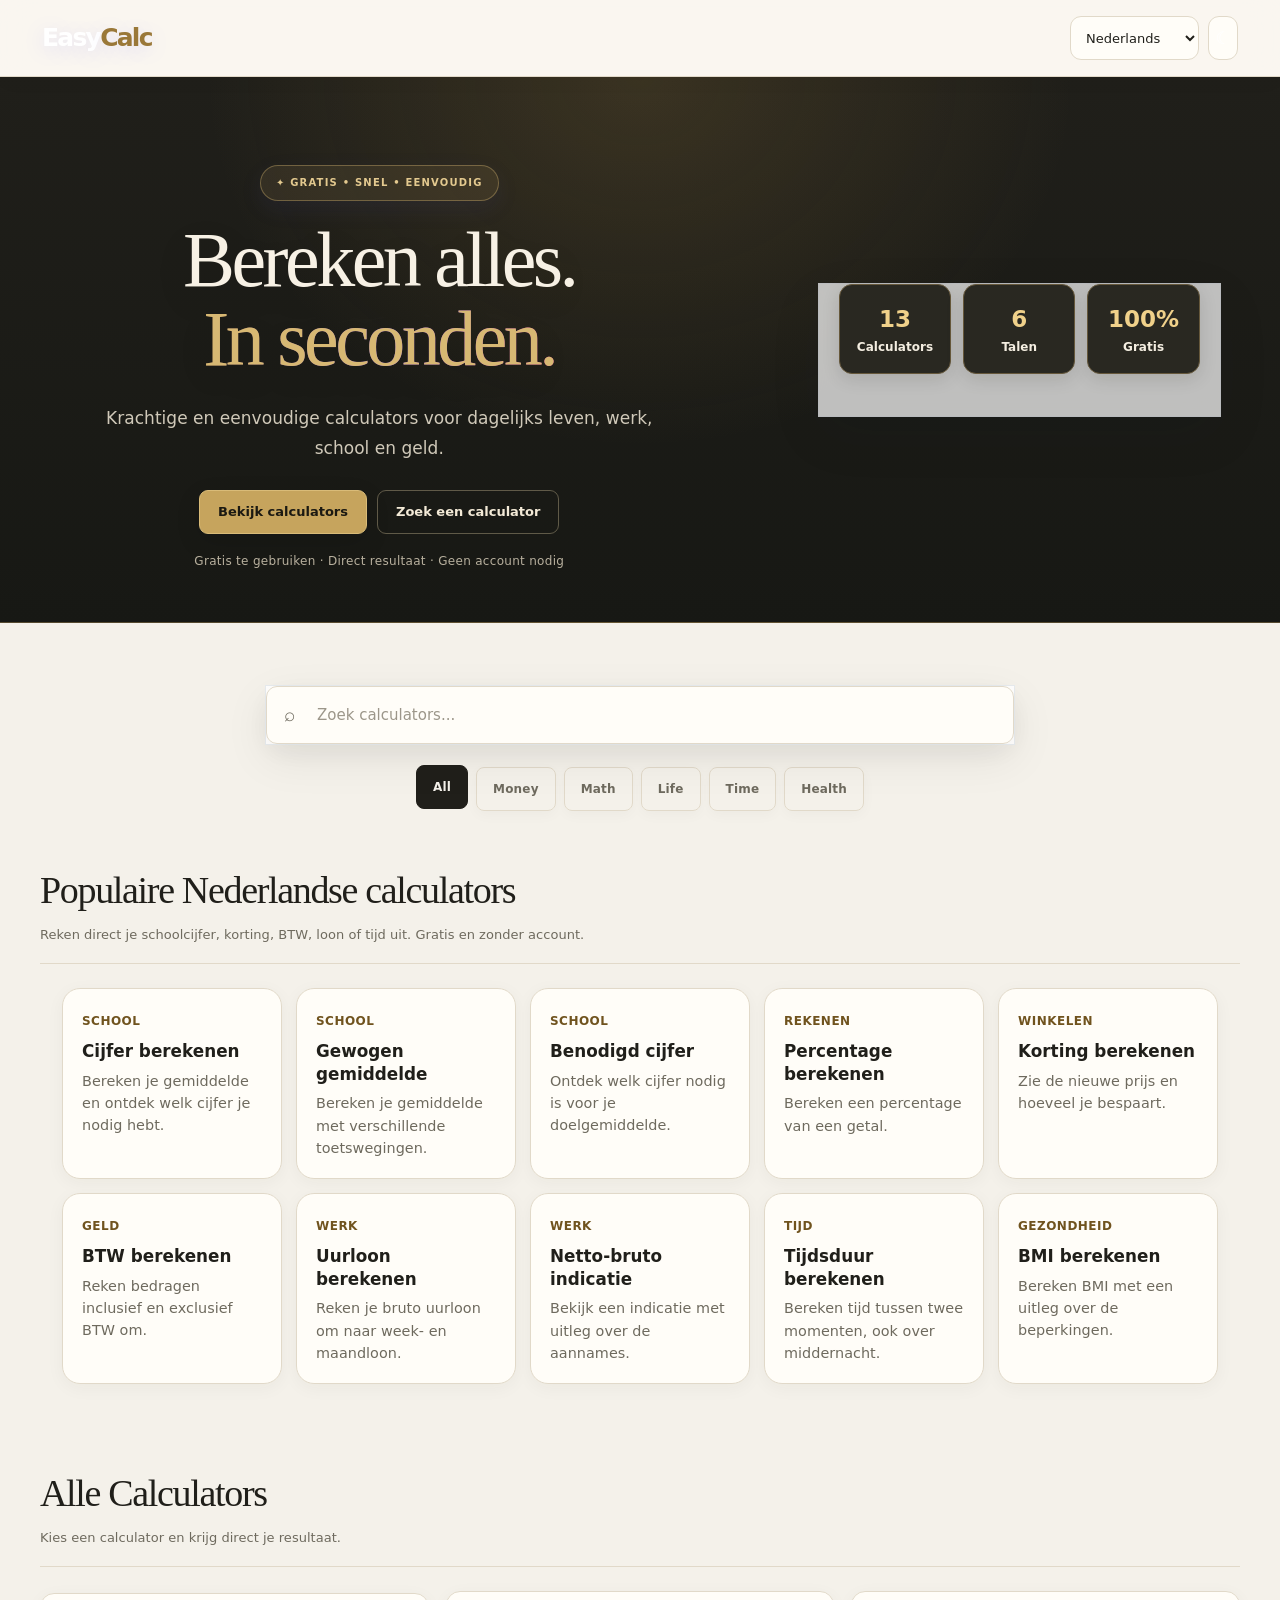
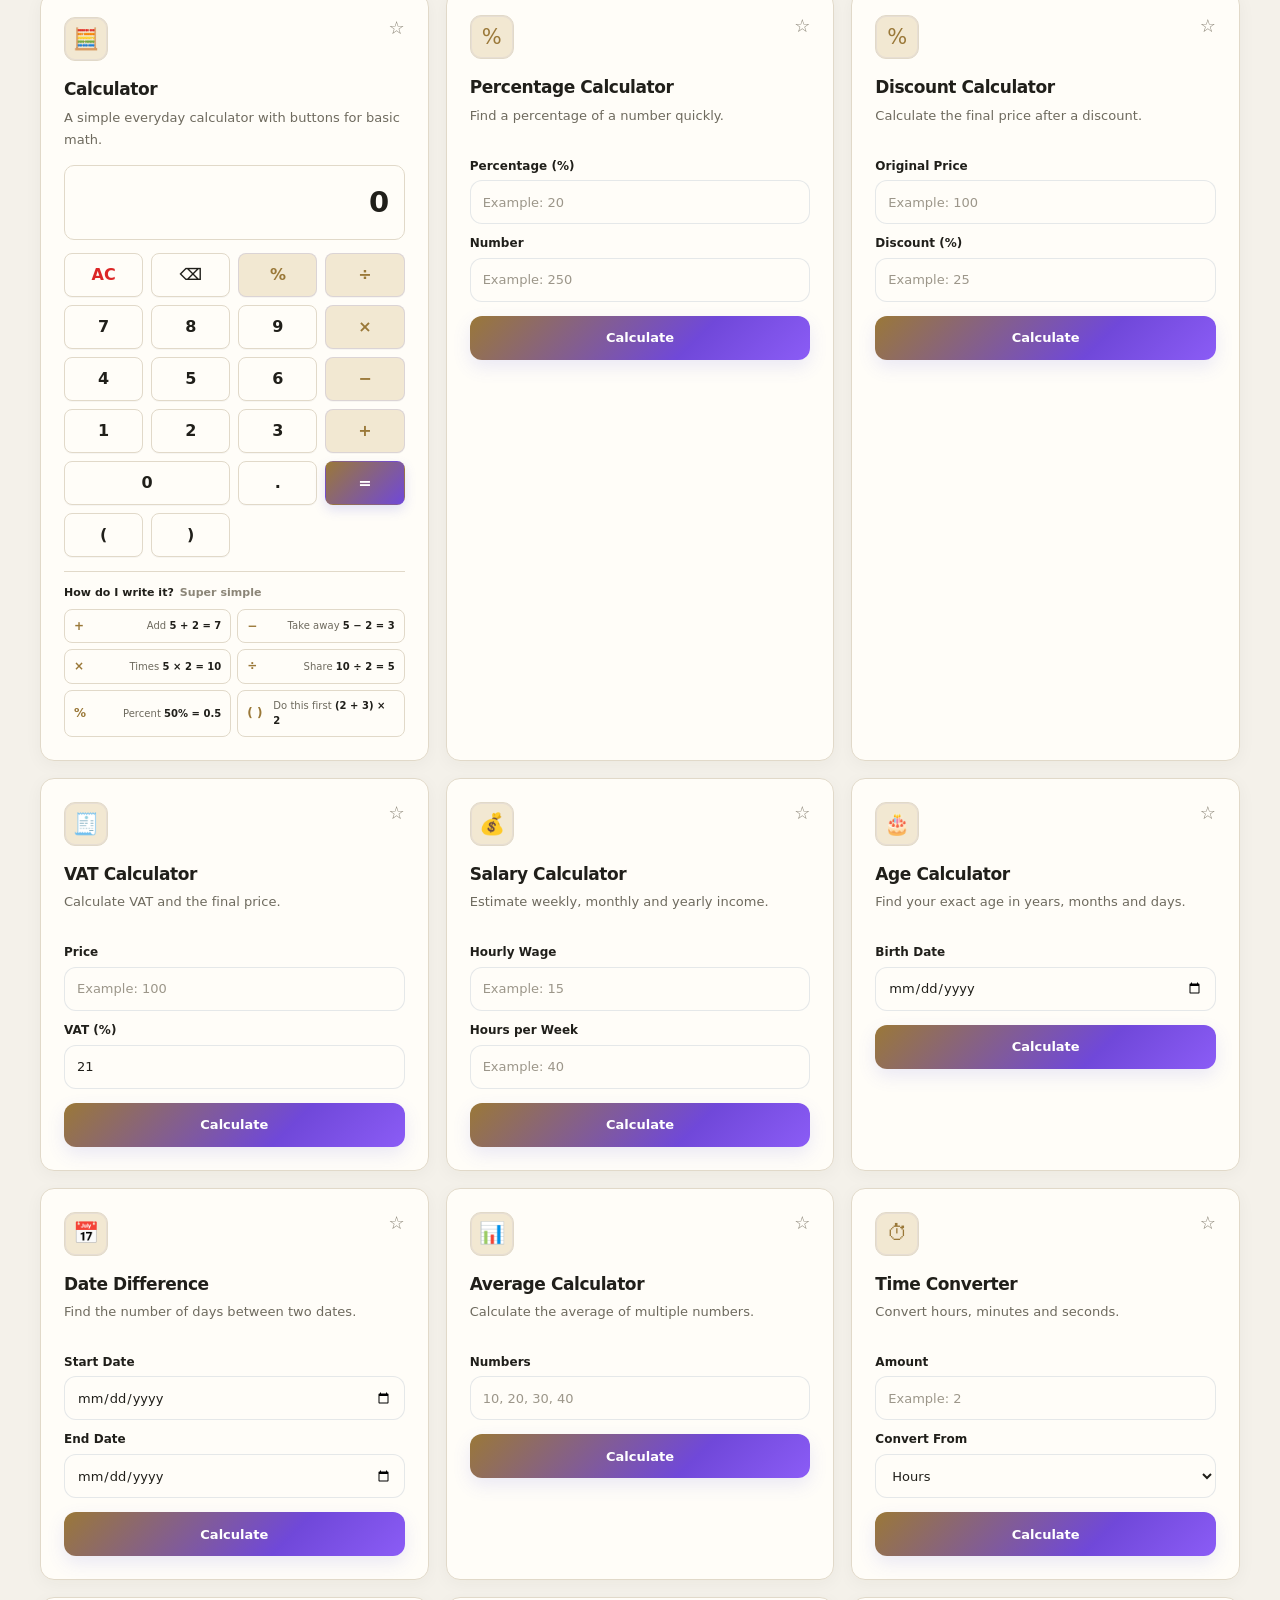
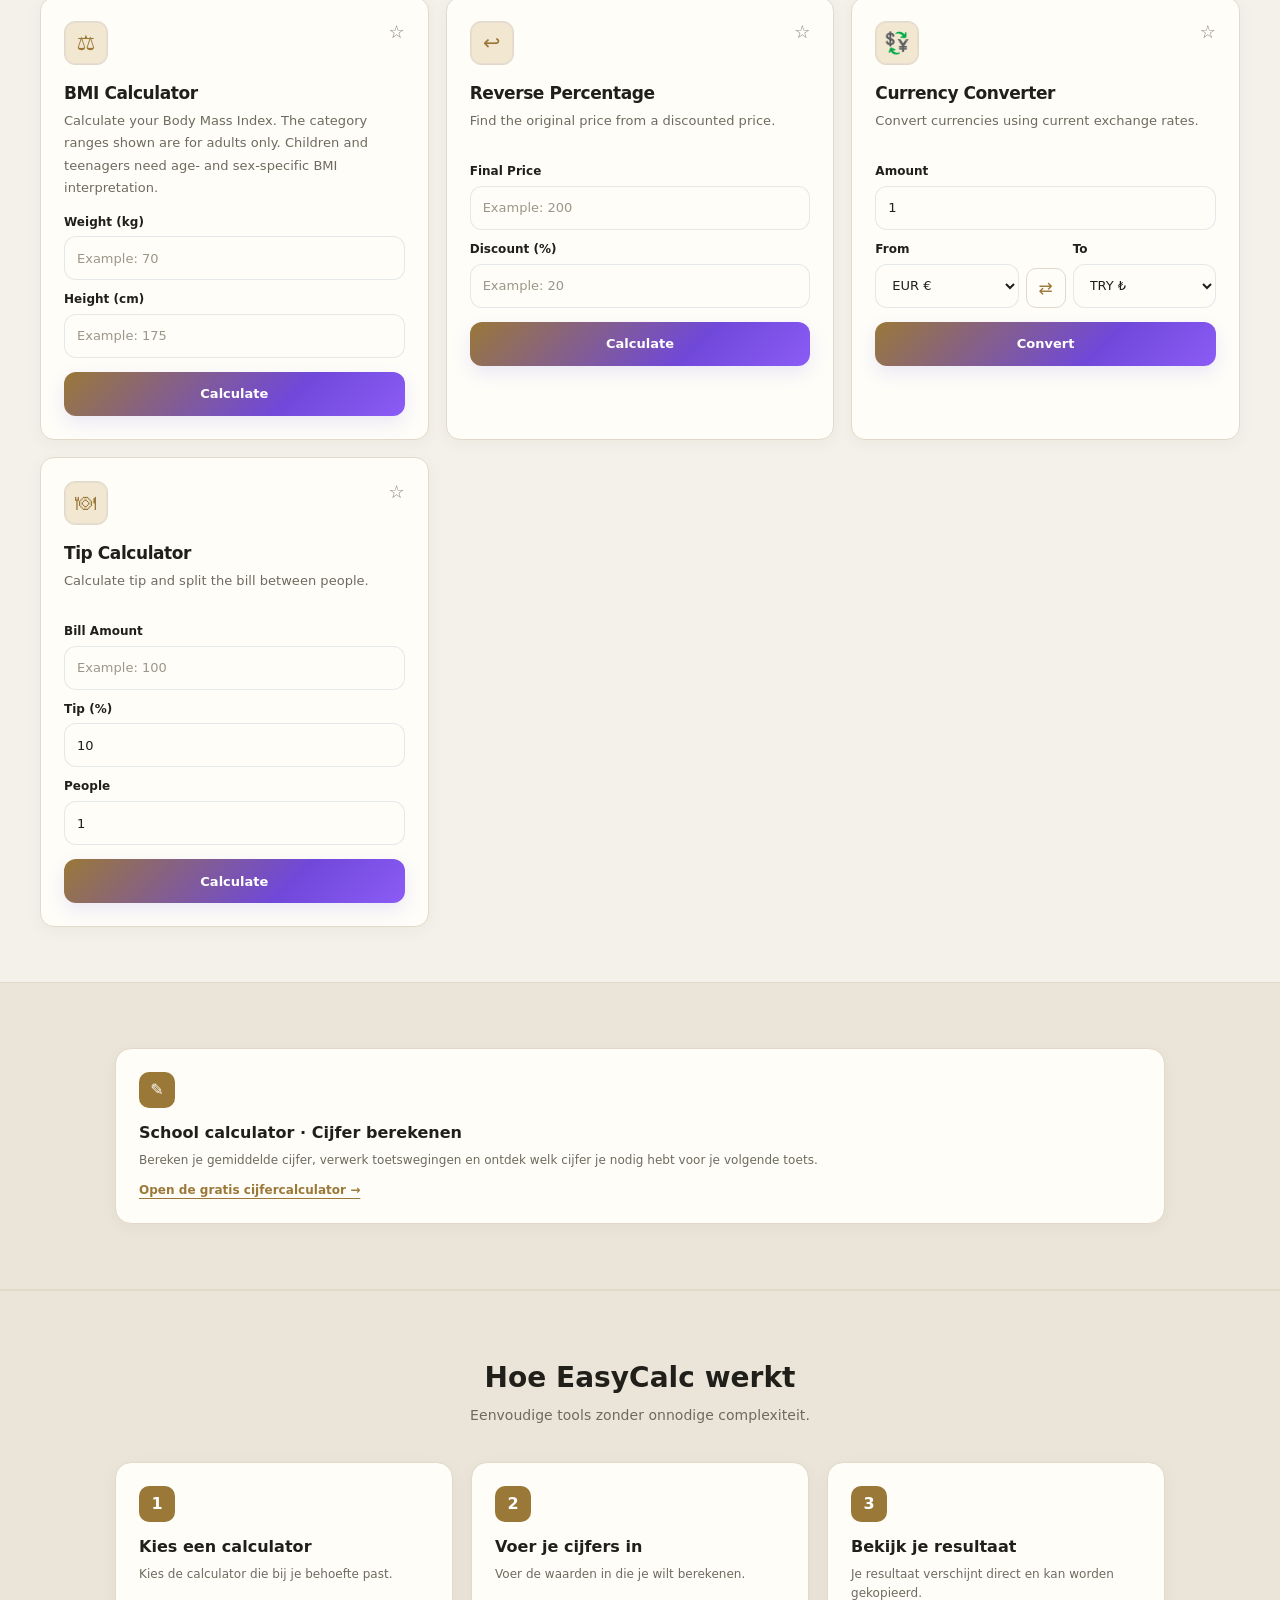
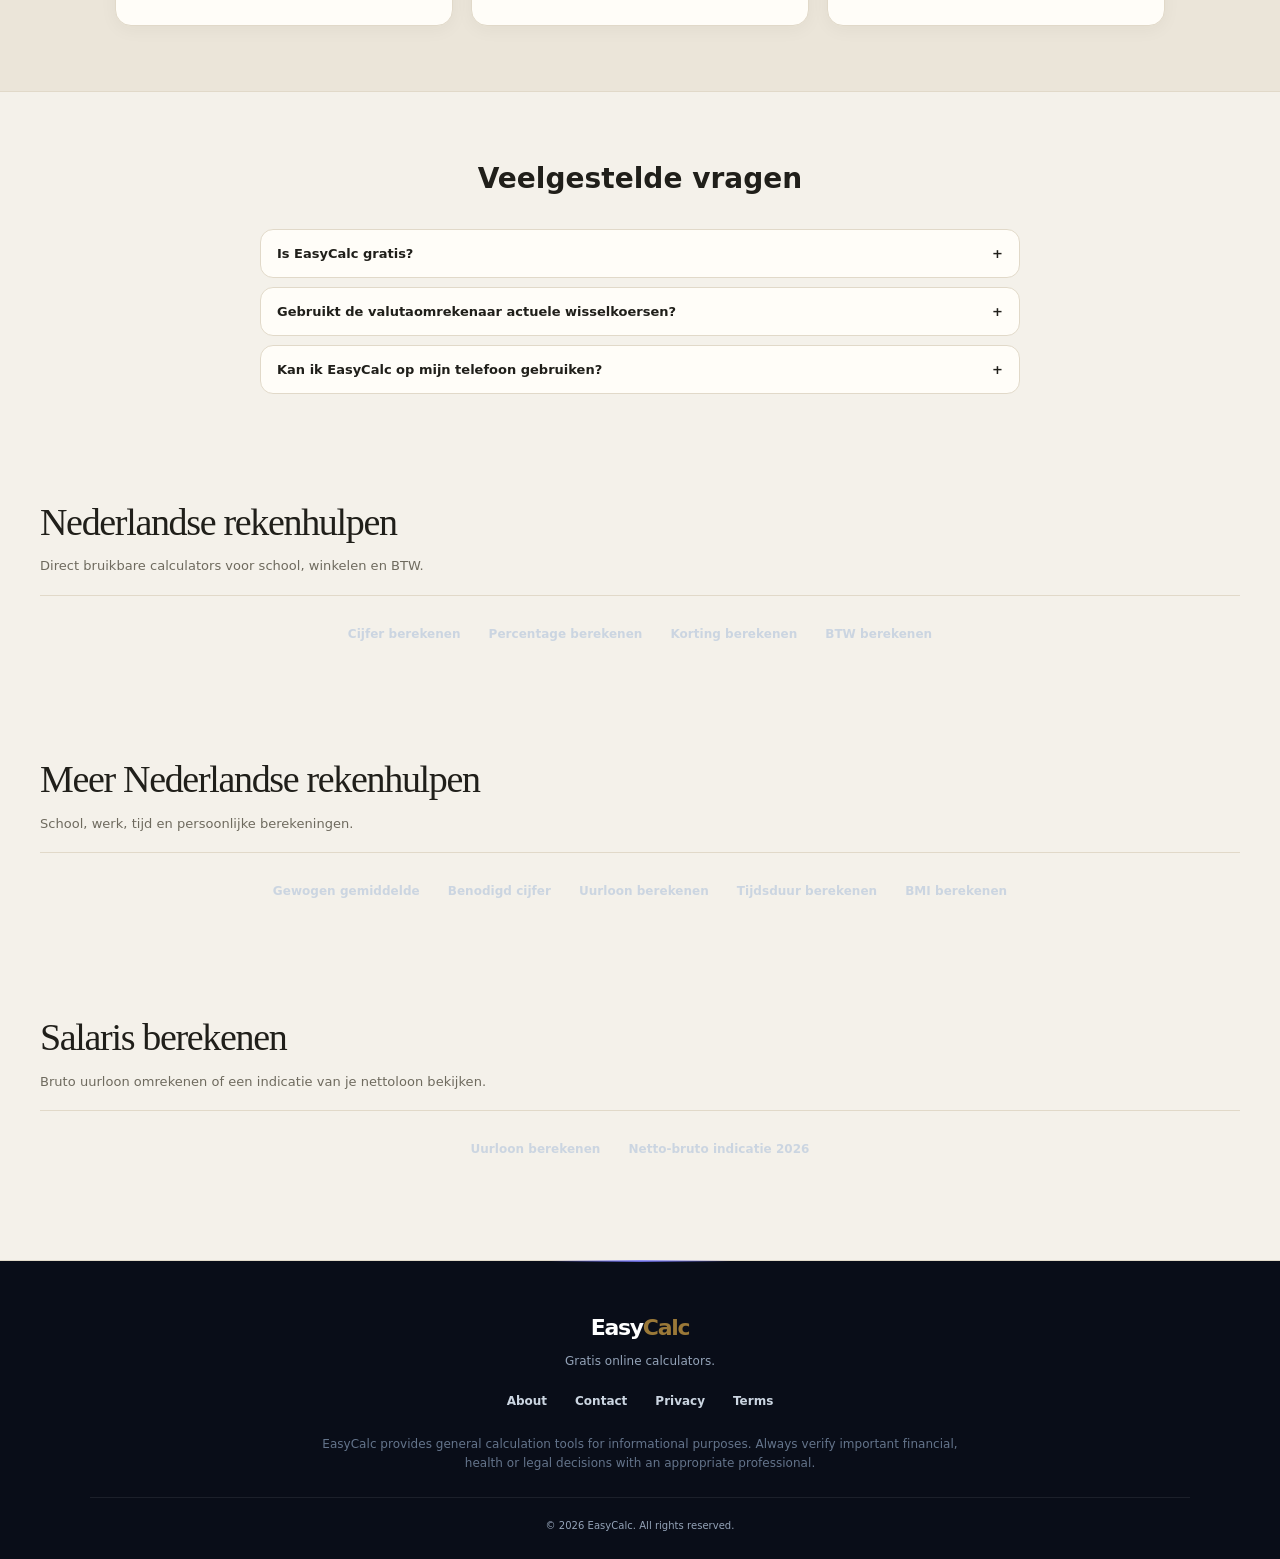
==== index.html @ cd0e3266 "Expose FAQ expansion state to assistive technology" ====
<!DOCTYPE html>
<html lang="nl">
<head>
<meta charset="UTF-8">
<meta name="viewport" content="width=device-width, initial-scale=1.0">

<title>EasyCalc | Gratis online calculators voor school, geld en tijd</title>

<meta name="description" content="Bereken gratis cijfers, percentages, korting, BTW, uurloon, tijd en BMI met EasyCalc. Duidelijke online calculators met direct resultaat, voorbeelden en uitleg.">
<meta name="keywords" content="calculator, online calculator, cijfer berekenen, gewogen gemiddelde, percentage berekenen, korting berekenen, BTW berekenen, uurloon berekenen, tijd berekenen, BMI berekenen">
<meta name="robots" content="index, follow">
<link rel="canonical" href="https://justnewmaestropyjs.github.io/Easycalc/">
<meta name="theme-color" content="#24231f">
<meta name="application-name" content="EasyCalc">
<meta name="apple-mobile-web-app-title" content="EasyCalc">
<meta property="og:type" content="website">
<meta property="og:title" content="EasyCalc | Gratis online calculators voor school, geld en tijd">
<meta property="og:url" content="https://justnewmaestropyjs.github.io/Easycalc/">
<meta property="og:description" content="Bereken gratis cijfers, percentages, korting, BTW, uurloon, tijd en BMI met direct resultaat en duidelijke uitleg.">
<meta property="og:site_name" content="EasyCalc">
<meta property="og:locale" content="nl_NL">
<meta name="twitter:card" content="summary">
<meta name="twitter:title" content="EasyCalc | Gratis online calculators voor school, geld en tijd">
<meta name="twitter:description" content="Bereken gratis cijfers, percentages, korting, BTW, uurloon, tijd en BMI met direct resultaat en duidelijke uitleg.">
<link rel="icon" href="data:image/svg+xml,%3Csvg xmlns='http://www.w3.org/2000/svg' viewBox='0 0 64 64'%3E%3Crect width='64' height='64' rx='16' fill='%2324231f'/%3E%3Ctext x='32' y='44' font-size='38' text-anchor='middle' fill='%23e6c98d' font-family='Arial' font-weight='700'%3E%E2%88%91%3C/text%3E%3C/svg%3E">

<script type="application/ld+json">
{
  "@context":"https://schema.org",
  "@type":"WebSite",
  "name":"EasyCalc",
  "description":"Gratis online calculators voor cijfers, percentages, korting, BTW, uurloon, tijd en BMI."
}
</script>

<script type="application/ld+json">
{
  "@context":"https://schema.org",
  "@type":"FAQPage",
  "mainEntity":[
    {"@type":"Question","name":"Is EasyCalc gratis?","acceptedAnswer":{"@type":"Answer","text":"Ja. EasyCalc biedt gratis online calculators voor dagelijkse berekeningen."}},
    {"@type":"Question","name":"Gebruikt de valutaomrekenaar actuele wisselkoersen?","acceptedAnswer":{"@type":"Answer","text":"De valutaomrekenaar haalt actuele wisselkoersgegevens op wanneer je een omrekening uitvoert."}},
    {"@type":"Question","name":"Kan ik EasyCalc op mijn telefoon gebruiken?","acceptedAnswer":{"@type":"Answer","text":"Ja. EasyCalc past zich aan telefoons, tablets en desktopcomputers aan."}}
  ]
}
</script>

<script type="application/ld+json">
{
  "@context":"https://schema.org",
  "@type":"ItemList",
  "name":"EasyCalc Nederlandse calculators",
  "itemListElement":[
    {"@type":"ListItem","position":1,"name":"Cijfer berekenen","url":"https://justnewmaestropyjs.github.io/Easycalc/cijfer-berekenen.html"},
    {"@type":"ListItem","position":2,"name":"Percentage berekenen","url":"https://justnewmaestropyjs.github.io/Easycalc/percentage-berekenen.html"},
    {"@type":"ListItem","position":3,"name":"Korting berekenen","url":"https://justnewmaestropyjs.github.io/Easycalc/korting-berekenen.html"},
    {"@type":"ListItem","position":4,"name":"BTW berekenen","url":"https://justnewmaestropyjs.github.io/Easycalc/btw-berekenen.html"},
    {"@type":"ListItem","position":5,"name":"Gewogen gemiddelde berekenen","url":"https://justnewmaestropyjs.github.io/Easycalc/gewogen-gemiddelde.html"},
    {"@type":"ListItem","position":6,"name":"Benodigd cijfer berekenen","url":"https://justnewmaestropyjs.github.io/Easycalc/benodigd-cijfer.html"},
    {"@type":"ListItem","position":7,"name":"Uurloon berekenen","url":"https://justnewmaestropyjs.github.io/Easycalc/uurloon-berekenen.html"},
    {"@type":"ListItem","position":8,"name":"Netto-bruto salaris indicatie","url":"https://justnewmaestropyjs.github.io/Easycalc/netto-bruto-indicatie.html"},
    {"@type":"ListItem","position":9,"name":"Tijdsduur berekenen","url":"https://justnewmaestropyjs.github.io/Easycalc/tijd-berekenen.html"},
    {"@type":"ListItem","position":10,"name":"BMI berekenen","url":"https://justnewmaestropyjs.github.io/Easycalc/bmi-berekenen.html"}
  ]
}
</script>

<style>

/* =====================================================
   EASYCalc PRO
   ===================================================== */

* {
    margin: 0;
    padding: 0;
    box-sizing: border-box;
}

html {
    scroll-behavior: smooth;
}

:root {
    --bg: #f6f7fb;
    --bg-secondary: #eef1f7;
    --card: #ffffff;
    --card-hover: #ffffff;
    --text: #111827;
    --text-secondary: #64748b;
    --text-light: #94a3b8;
    --border: #e5e7eb;

    --primary: #5b5ce2;
    --primary-dark: #4546c7;
    --primary-light: #eef0ff;

    --green: #059669;
    --red: #dc2626;
    --orange: #ea580c;

    --header: rgba(17,24,39,0.94);
    --input: #f8fafc;

    --shadow-sm: 0 2px 8px rgba(15,23,42,.04);
    --shadow: 0 12px 35px rgba(15,23,42,.07);
    --shadow-lg: 0 25px 60px rgba(15,23,42,.12);

    --radius: 18px;
}

body.dark {
    --bg: #080d19;
    --bg-secondary: #0f172a;
    --card: #111827;
    --card-hover: #151f32;
    --text: #f8fafc;
    --text-secondary: #94a3b8;
    --text-light: #64748b;
    --border: #243044;

    --primary: #7475ff;
    --primary-dark: #8b8cff;
    --primary-light: rgba(116,117,255,.12);

    --header: rgba(5,9,18,.96);
    --input: #172235;

    --shadow-sm: 0 2px 8px rgba(0,0,0,.2);
    --shadow: 0 12px 35px rgba(0,0,0,.25);
    --shadow-lg: 0 25px 60px rgba(0,0,0,.35);
}

body {
    font-family:
        Inter,
        ui-sans-serif,
        system-ui,
        -apple-system,
        BlinkMacSystemFont,
        "Segoe UI",
        Arial,
        sans-serif;

    background: var(--bg);
    color: var(--text);
    line-height: 1.6;

    transition:
        background .4s ease,
        color .4s ease;
}

button,
input,
select {
    font-family: inherit;
}

button {
    cursor: pointer;
}

a {
    color: inherit;
    text-decoration: none;
}


/* =====================================================
   PAGE OPEN ANIMATION
   ===================================================== */

@keyframes pageFade {
    from {
        opacity: 0;
        transform: translateY(18px);
    }

    to {
        opacity: 1;
        transform: translateY(0);
    }
}

.hero,
.stats,
.search-area,
.categories,
.section,
.info-section,
.faq {
    animation: pageFade .7s ease both;
}


/* =====================================================
   HEADER
   ===================================================== */

header {
    position: sticky;
    top: 0;
    z-index: 1000;

    background: var(--header);

    backdrop-filter: blur(18px);

    border-bottom:
        1px solid rgba(255,255,255,.07);

    color: white;
}

.navbar {
    max-width: 1200px;
    min-height: 72px;
    margin: auto;
    padding: 0 22px;

    display: flex;
    align-items: center;
    justify-content: space-between;
    gap: 20px;
}

.logo {
    font-size: 25px;
    font-weight: 900;
    letter-spacing: -.9px;

    animation: logoAppear .8s ease;
}

@keyframes logoAppear {
    from {
        opacity: 0;
        transform: translateX(-20px);
    }

    to {
        opacity: 1;
        transform: translateX(0);
    }
}

.logo span {
    color: #7c7dff;
}

.logo:hover {
    animation: logoPulse .5s ease;
}

@keyframes logoPulse {
    50% {
        transform: scale(1.06);
    }
}

.nav-actions {
    display: flex;
    align-items: center;
    gap: 9px;
}

.language-select {
    border:
        1px solid rgba(255,255,255,.13);

    background:
        rgba(255,255,255,.07);

    color: white;

    border-radius: 11px;
    padding: 9px 11px;

    outline: none;
    cursor: pointer;

    transition: .25s;
}

.language-select:hover {
    transform: translateY(-2px);
    background: rgba(255,255,255,.13);
}

.language-select option {
    color: #111827;
}

.icon-button {
    width: 40px;
    height: 40px;

    border:
        1px solid rgba(255,255,255,.13);

    background:
        rgba(255,255,255,.07);

    color: white;

    border-radius: 11px;
    font-size: 17px;

    transition: .25s;
}

.icon-button:hover {
    background: rgba(255,255,255,.14);
    transform: rotate(12deg) scale(1.05);
}

.icon-button:active {
    transform: scale(.88);
}


/* =====================================================
   HERO
   ===================================================== */

.hero-wrapper {
    position: relative;
    overflow: hidden;

    background:
        radial-gradient(
            circle at 20% 10%,
            rgba(91,92,226,.13),
            transparent 35%
        ),
        radial-gradient(
            circle at 80% 0%,
            rgba(124,58,237,.10),
            transparent 30%
        );
}

.hero-wrapper::before,
.hero-wrapper::after {
    content: "";

    position: absolute;

    width: 220px;
    height: 220px;

    border-radius: 50%;

    border: 1px solid rgba(91,92,226,.08);

    pointer-events: none;
}

.hero-wrapper::before {
    top: 30px;
    left: -110px;

    animation: backgroundOrb 8s ease-in-out infinite;
}

.hero-wrapper::after {
    right: -100px;
    top: 150px;

    animation:
        backgroundOrb 10s ease-in-out infinite reverse;
}

@keyframes backgroundOrb {
    0%,100% {
        transform: translateY(0) scale(1);
    }

    50% {
        transform: translateY(-25px) scale(1.08);
    }
}

.hero {
    max-width: 1050px;
    margin: auto;

    padding:
        82px 20px 50px;

    text-align: center;
}

.hero-badge {
    display: inline-flex;
    align-items: center;
    gap: 7px;

    padding: 7px 13px;

    border-radius: 999px;

    background: var(--primary-light);
    color: var(--primary);

    font-size: 12px;
    font-weight: 800;

    margin-bottom: 20px;

    animation: badgeFloat 3s ease-in-out infinite;
}

@keyframes badgeFloat {
    0%,100% {
        transform: translateY(0);
    }

    50% {
        transform: translateY(-4px);
    }
}

.hero h1 {
    font-size: clamp(40px, 7vw, 70px);

    line-height: 1.02;
    letter-spacing: -3px;

    margin-bottom: 22px;

    font-weight: 900;

    animation: heroTitle .8s ease;
}

@keyframes heroTitle {
    from {
        opacity: 0;
        transform: translateY(20px) scale(.97);
    }

    to {
        opacity: 1;
        transform: translateY(0) scale(1);
    }
}

.hero h1 span {
    color: transparent;

    background:
        linear-gradient(
            90deg,
            #5b5ce2,
            #8b5cf6,
            #5b5ce2
        );

    background-size: 200% auto;

    background-clip: text;
    -webkit-background-clip: text;

    animation: gradientMove 4s linear infinite;
}

@keyframes gradientMove {
    to {
        background-position: 200% center;
    }
}

.hero p {
    max-width: 680px;
    margin: auto;

    color: var(--text-secondary);
    font-size: 17px;

    animation: pageFade 1s ease both;
}


/* =====================================================
   QUICK STATS
   ===================================================== */

.stats {
    max-width: 800px;
    margin: 15px auto 0;
    padding: 0 20px 50px;

    display: grid;
    grid-template-columns: repeat(3,1fr);
    gap: 12px;
}

.stat {
    background: var(--card);

    border:
        1px solid var(--border);

    border-radius: 15px;

    padding: 17px;

    text-align: center;

    box-shadow: var(--shadow-sm);

    transition:
        transform .3s ease,
        box-shadow .3s ease;
}

.stat:hover {
    transform: translateY(-5px);
    box-shadow: var(--shadow-lg);
}

.stat strong {
    display: block;
    font-size: 23px;
    color: var(--primary);
}

.stat span {
    color: var(--text-secondary);
    font-size: 12px;
}


/* =====================================================
   SEARCH
   ===================================================== */

.search-area {
    max-width: 780px;
    margin: 0 auto 28px;
    padding: 0 20px;
}

.search-box {
    position: relative;
}

.search-box input {
    width: 100%;

    padding:
        17px 20px 17px 50px;

    border:
        1px solid var(--border);

    border-radius: 15px;

    background: var(--card);
    color: var(--text);

    outline: none;

    font-size: 15px;

    box-shadow: var(--shadow);

    transition: .3s;
}

.search-box input:focus {
    border-color: var(--primary);

    box-shadow:
        0 0 0 4px
        rgba(91,92,226,.10);

    transform: scale(1.01);
}

.search-icon {
    position: absolute;

    left: 18px;
    top: 50%;

    transform: translateY(-50%);

    color: var(--text-secondary);
    font-size: 19px;

    transition: .3s;
}

.search-box:focus-within .search-icon {
    color: var(--primary);
    transform:
        translateY(-50%)
        scale(1.15)
        rotate(-10deg);
}


/* =====================================================
   CATEGORIES
   ===================================================== */

.categories {
    max-width: 1100px;
    margin: 0 auto 35px;
    padding: 0 20px;

    display: flex;
    justify-content: center;
    flex-wrap: wrap;
    gap: 8px;
}

.category-btn {
    border:
        1px solid var(--border);

    background: var(--card);
    color: var(--text-secondary);

    padding: 8px 14px;

    border-radius: 999px;

    font-size: 12px;
    font-weight: 700;

    transition: .25s;
}

.category-btn:hover {
    transform: translateY(-3px);
}

.category-btn:hover,
.category-btn.active {
    background: var(--primary);
    border-color: var(--primary);
    color: white;

    box-shadow:
        0 7px 18px
        rgba(91,92,226,.20);
}

.category-btn:active {
    transform: scale(.94);
}


/* =====================================================
   AD
   ===================================================== */

.ad {
    max-width: 1100px;
    min-height: 90px;

    margin: 25px auto;

    border:
        1px dashed var(--border);

    border-radius: 14px;

    display: flex;
    justify-content: center;
    align-items: center;

    color: var(--text-light);

    font-size: 10px;
    letter-spacing: 1.5px;

    transition: .3s;
}

.ad:hover {
    border-color: var(--primary);
    color: var(--primary);
}


/* =====================================================
   SECTION
   ===================================================== */

.section {
    max-width: 1150px;
    margin: auto;

    padding: 10px 20px 55px;
}

.section-title {
    text-align: center;
    margin-bottom: 28px;
}

.section-title h2 {
    font-size: 29px;
    letter-spacing: -.8px;
}

.section-title p {
    margin-top: 5px;
    color: var(--text-secondary);
    font-size: 14px;
}


/* =====================================================
   CALCULATOR GRID
   ===================================================== */

.calculator-grid {
    display: grid;
    grid-template-columns: repeat(3,1fr);
    gap: 20px;
}


/* =====================================================
   CARD
   ===================================================== */

.card {
    position: relative;

    background: var(--card);

    border:
        1px solid var(--border);

    border-radius: var(--radius);

    padding: 23px;

    box-shadow: var(--shadow);

    transition:
        transform .3s ease,
        box-shadow .3s ease,
        border-color .3s ease;

    overflow: hidden;

    animation: cardEnter .55s ease both;
}

@keyframes cardEnter {
    from {
        opacity: 0;
        transform:
            translateY(25px)
            scale(.97);
    }

    to {
        opacity: 1;
        transform:
            translateY(0)
            scale(1);
    }
}

.card:nth-child(1) { animation-delay: .03s; }
.card:nth-child(2) { animation-delay: .06s; }
.card:nth-child(3) { animation-delay: .09s; }
.card:nth-child(4) { animation-delay: .12s; }
.card:nth-child(5) { animation-delay: .15s; }
.card:nth-child(6) { animation-delay: .18s; }
.card:nth-child(7) { animation-delay: .21s; }
.card:nth-child(8) { animation-delay: .24s; }
.card:nth-child(9) { animation-delay: .27s; }
.card:nth-child(10) { animation-delay: .30s; }
.card:nth-child(11) { animation-delay: .33s; }
.card:nth-child(12) { animation-delay: .36s; }

.card::before {
    content: "";

    position: absolute;

    top: 0;
    left: 0;
    right: 0;

    height: 3px;

    background:
        linear-gradient(
            90deg,
            #5b5ce2,
            #8b5cf6
        );

    opacity: 0;

    transition: .3s;
}

.card:hover {
    transform:
        translateY(-7px)
        scale(1.01);

    box-shadow:
        var(--shadow-lg);

    border-color:
        rgba(91,92,226,.35);
}

.card:hover::before {
    opacity: 1;
}

.card-top {
    display: flex;
    align-items: flex-start;
    justify-content: space-between;
    gap: 10px;
}

.card-icon {
    width: 45px;
    height: 45px;

    border-radius: 13px;

    background: var(--primary-light);
    color: var(--primary);

    display: flex;
    justify-content: center;
    align-items: center;

    font-size: 20px;

    margin-bottom: 15px;

    transition: .25s;
}

.card:hover .card-icon {
    animation: iconBounce .55s ease;
}

@keyframes iconBounce {
    0% {
        transform: scale(1) rotate(0);
    }

    35% {
        transform:
            scale(1.18)
            rotate(-6deg);
    }

    65% {
        transform:
            scale(.94)
            rotate(5deg);
    }

    100% {
        transform:
            scale(1)
            rotate(0);
    }
}

.favorite {
    border: none;
    background: transparent;

    color: var(--text-light);

    font-size: 18px;

    transition: .25s;
}

.favorite:hover {
    color: #f59e0b;
    transform: scale(1.2) rotate(10deg);
}

.favorite.active {
    color: #f59e0b;
}

.favorite.favorite-pop {
    animation: favoritePop .5s ease;
}

@keyframes favoritePop {
    0% {
        transform: scale(1);
    }

    45% {
        transform:
            scale(1.6)
            rotate(12deg);
    }

    100% {
        transform: scale(1);
    }
}

.card h3 {
    font-size: 18px;
    letter-spacing: -.3px;
    margin-bottom: 4px;
}

.card-description {
    color: var(--text-secondary);

    font-size: 12px;

    min-height: 38px;

    margin-bottom: 14px;
}

label {
    display: block;

    font-size: 12px;
    font-weight: 700;

    margin: 10px 0 5px;
}

input,
select {
    width: 100%;

    padding: 11px 12px;

    border:
        1px solid var(--border);

    border-radius: 10px;

    background: var(--input);
    color: var(--text);

    outline: none;

    font-size: 13px;

    transition: .25s;
}

input:hover,
select:hover {
    border-color:
        rgba(91,92,226,.35);
}

input:focus,
select:focus {
    border-color: var(--primary);

    box-shadow:
        0 0 0 3px
        rgba(91,92,226,.08);

    transform: translateY(-1px);
}

.calculate {
    width: 100%;

    margin-top: 14px;

    padding: 12px;

    border: none;

    border-radius: 10px;

    background:
        linear-gradient(
            135deg,
            var(--primary),
            #7048d9
        );

    color: white;

    font-size: 13px;
    font-weight: 800;

    transition: .2s;

    position: relative;
    overflow: hidden;
}

.calculate:hover {
    transform:
        translateY(-2px);

    filter: brightness(1.07);

    box-shadow:
        0 8px 20px
        rgba(91,92,226,.22);
}

.calculate:active {
    transform: scale(.96);
}

.calculate.ripple::after {
    content: "";

    position: absolute;

    width: 20px;
    height: 20px;

    border-radius: 50%;

    background:
        rgba(255,255,255,.5);

    left: 50%;
    top: 50%;

    transform:
        translate(-50%,-50%)
        scale(0);

    animation: ripple .6s ease-out;
}

@keyframes ripple {
    to {
        transform:
            translate(-50%,-50%)
            scale(15);

        opacity: 0;
    }
}

.result {
    display: none;

    margin-top: 13px;

    padding: 13px;

    border-radius: 10px;

    background:
        rgba(5,150,105,.08);

    border:
        1px solid
        rgba(5,150,105,.18);

    color: var(--green);

    font-size: 13px;
    font-weight: 800;

    word-break: break-word;
}

.result.result-show {
    animation:
        resultPop
        .5s
        cubic-bezier(.2,.8,.2,1);
}

@keyframes resultPop {
    0% {
        opacity: 0;
        transform:
            translateY(12px)
            scale(.90);
    }

    65% {
        transform:
            translateY(-3px)
            scale(1.02);
    }

    100% {
        opacity: 1;
        transform:
            translateY(0)
            scale(1);
    }
}

.result-number {
    display: inline-block;

    animation:
        numberPop
        .6s
        ease;
}

@keyframes numberPop {
    0% {
        transform: scale(.5);
        opacity: 0;
    }

    70% {
        transform: scale(1.12);
    }

    100% {
        transform: scale(1);
        opacity: 1;
    }
}

.copy-btn {
    display: none;

    width: 100%;

    margin-top: 7px;

    padding: 8px;

    border:
        1px solid var(--border);

    background: transparent;

    color: var(--text-secondary);

    border-radius: 9px;

    font-size: 11px;
    font-weight: 700;

    transition: .2s;
}

.copy-btn:hover {
    background: var(--input);
    transform: translateY(-1px);
}


/* =====================================================
   CURRENCY
   ===================================================== */

.currency-row {
    display: grid;

    grid-template-columns:
        1fr 40px 1fr;

    gap: 7px;

    align-items: end;
}

.swap-button {
    height: 40px;

    border:
        1px solid var(--border);

    background: var(--input);

    color: var(--primary);

    border-radius: 10px;

    font-size: 17px;

    transition: .25s;
}

.swap-button:hover {
    background: var(--primary);
    color: white;

    transform:
        rotate(180deg)
        scale(1.05);
}

.swap-button:active {
    transform:
        rotate(180deg)
        scale(.9);
}

.rate-info {
    display: none;

    margin-top: 9px;

    color: var(--text-secondary);

    font-size: 10px;
}


/* =====================================================
   FAVORITES
   ===================================================== */

.favorites-section {
    max-width: 1150px;
    margin: auto;

    padding: 0 20px 30px;

    display: none;
}

.favorites-section.show {
    display: block;

    animation: pageFade .5s ease;
}

.favorite-box {
    background: var(--primary-light);

    border:
        1px solid
        rgba(91,92,226,.15);

    border-radius: 15px;

    padding: 18px;
}

.favorite-box h3 {
    font-size: 16px;
    margin-bottom: 10px;
}

.favorite-list {
    display: flex;
    flex-wrap: wrap;
    gap: 8px;
}

.favorite-item {
    border: none;

    background: var(--card);
    color: var(--text);

    border-radius: 9px;

    padding: 8px 12px;

    font-size: 11px;
    font-weight: 700;

    transition: .25s;
}

.favorite-item:hover {
    transform: translateY(-3px);
    box-shadow: var(--shadow);
}


/* =====================================================
   HOW IT WORKS
   ===================================================== */

.info-section {
    background: var(--bg-secondary);

    border-top:
        1px solid var(--border);

    border-bottom:
        1px solid var(--border);

    padding: 65px 20px;
}

.info-inner {
    max-width: 1050px;
    margin: auto;
}

.info-title {
    text-align: center;
    margin-bottom: 35px;
}

.info-title h2 {
    font-size: 28px;
    margin-bottom: 6px;
}

.info-title p {
    color: var(--text-secondary);
    font-size: 14px;
}

.info-grid {
    display: grid;

    grid-template-columns:
        repeat(3,1fr);

    gap: 18px;
}

.info-card {
    background: var(--card);

    border:
        1px solid var(--border);

    border-radius: 16px;

    padding: 23px;

    box-shadow: var(--shadow-sm);

    transition: .3s;
}

.info-card:hover {
    transform: translateY(-5px);
    box-shadow: var(--shadow);
}

.info-number {
    width: 36px;
    height: 36px;

    border-radius: 10px;

    background: var(--primary);

    color: white;

    display: flex;
    align-items: center;
    justify-content: center;

    font-weight: 800;

    margin-bottom: 13px;

    transition: .3s;
}

.info-card:hover .info-number {
    transform:
        rotate(360deg)
        scale(1.1);
}

.info-card h3 {
    font-size: 16px;
    margin-bottom: 5px;
}

.info-card p {
    color: var(--text-secondary);
    font-size: 12px;
}


/* =====================================================
   FAQ
   ===================================================== */

.faq {
    max-width: 800px;
    margin: auto;

    padding: 65px 20px;
}

.faq-title {
    text-align: center;
    margin-bottom: 28px;
}

.faq-title h2 {
    font-size: 28px;
}

.faq-item {
    border:
        1px solid var(--border);

    background: var(--card);

    border-radius: 13px;

    margin-bottom: 9px;

    overflow: hidden;

    transition: .25s;
}

.faq-item:hover {
    border-color:
        rgba(91,92,226,.35);
}

.faq-question {
    width: 100%;

    padding: 16px;

    border: none;

    background: transparent;

    color: var(--text);

    text-align: left;

    display: flex;

    justify-content: space-between;
    align-items: center;

    font-weight: 700;
    font-size: 13px;
}

.faq-question span:last-child {
    transition: .3s;
}

.faq-item.open .faq-question span:last-child {
    transform: rotate(45deg);
}

.faq-answer {
    display: none;

    padding:
        0 16px 16px;

    color: var(--text-secondary);

    font-size: 12px;

    animation: answerOpen .3s ease;
}

@keyframes answerOpen {
    from {
        opacity: 0;
        transform: translateY(-5px);
    }

    to {
        opacity: 1;
        transform: translateY(0);
    }
}

.faq-item.open .faq-answer {
    display: block;
}


/* =====================================================
   FOOTER
   ===================================================== */

footer {
    background: #090d18;

    color: #94a3b8;

    padding: 50px 20px 25px;
}

.footer-inner {
    max-width: 1100px;
    margin: auto;

    text-align: center;
}

.footer-logo {
    font-size: 22px;
    font-weight: 900;

    color: white;

    margin-bottom: 7px;
}

.footer-logo span {
    color: #7c7dff;
}

.footer-inner p {
    font-size: 12px;
}

.footer-bottom {
    border-top:
        1px solid rgba(255,255,255,.08);

    margin-top: 25px;

    padding-top: 20px;

    font-size: 10px;
}


/* =====================================================
   TOAST
   ===================================================== */

.toast {
    position: fixed;

    bottom: 25px;
    left: 50%;

    transform:
        translate(-50%, 100px);

    background: #111827;
    color: white;

    padding: 11px 16px;

    border-radius: 10px;

    font-size: 12px;
    font-weight: 700;

    z-index: 5000;

    opacity: 0;

    transition: .3s;
}

.toast.show {
    transform:
        translate(-50%, 0);

    opacity: 1;
}


/* =====================================================
   TOP BUTTON
   ===================================================== */

#topButton {
    position: fixed;

    right: 20px;
    bottom: 20px;

    width: 40px;
    height: 40px;

    border: none;

    border-radius: 12px;

    background: var(--primary);

    color: white;

    display: none;

    z-index: 1000;

    box-shadow: var(--shadow);

    transition: .25s;
}

#topButton:hover {
    transform:
        translateY(-4px)
        scale(1.05);
}


/* =====================================================
   ANIMATION PARTICLES
   ===================================================== */

.animation-layer {
    position: fixed;

    inset: 0;

    pointer-events: none;

    overflow: hidden;

    z-index: 9999;
}

.float-item {
    position: absolute;

    font-size: 26px;

    pointer-events: none;

    animation:
        floatAway
        1.6s
        cubic-bezier(.2,.7,.2,1)
        forwards;
}

@keyframes floatAway {
    0% {
        opacity: 0;

        transform:
            translate(0,0)
            scale(.3)
            rotate(0deg);
    }

    15% {
        opacity: 1;

        transform:
            translate(0,-15px)
            scale(1.1)
            rotate(0deg);
    }

    100% {
        opacity: 0;

        transform:
            translate(var(--x),var(--y))
            scale(.65)
            rotate(var(--rotation));
    }
}


/* =====================================================
   MONEY ANIMATION
   ===================================================== */

.money-item {
    position: absolute;

    font-size: 27px;

    animation:
        moneyFly
        1.7s
        cubic-bezier(.2,.7,.2,1)
        forwards;
}

@keyframes moneyFly {
    0% {
        opacity: 0;

        transform:
            translate(0,0)
            scale(.3)
            rotate(0deg);
    }

    15% {
        opacity: 1;

        transform:
            translate(0,-20px)
            scale(1.1)
            rotate(-10deg);
    }

    100% {
        opacity: 0;

        transform:
            translate(
                var(--money-x),
                var(--money-y)
            )
            scale(.65)
            rotate(var(--money-rotate));
    }
}


/* =====================================================
   CELEBRATION BURST
   ===================================================== */

.burst-item {
    position: absolute;

    font-size: 22px;

    animation:
        burst
        1.2s
        ease-out
        forwards;
}

@keyframes burst {
    0% {
        opacity: 1;

        transform:
            translate(-50%,-50%)
            scale(.2);
    }

    100% {
        opacity: 0;

        transform:
            translate(
                var(--bx),
                var(--by)
            )
            scale(1);
    }
}


/* =====================================================
   SPECIAL ICON ANIMATIONS
   ===================================================== */

.special-spin {
    animation:
        specialSpin
        .8s
        ease;
}

@keyframes specialSpin {
    0% {
        transform: rotate(0) scale(1);
    }

    50% {
        transform:
            rotate(180deg)
            scale(1.25);
    }

    100% {
        transform:
            rotate(360deg)
            scale(1);
    }
}

.special-shake {
    animation:
        specialShake
        .6s
        ease;
}

@keyframes specialShake {
    0%,100% {
        transform: translateX(0);
    }

    20% {
        transform: translateX(-5px) rotate(-4deg);
    }

    40% {
        transform: translateX(5px) rotate(4deg);
    }

    60% {
        transform: translateX(-4px);
    }

    80% {
        transform: translateX(4px);
    }
}

.special-flip {
    animation:
        specialFlip
        .8s
        ease;
}

@keyframes specialFlip {
    0% {
        transform:
            rotateX(0);
    }

    50% {
        transform:
            rotateX(180deg);
        }

    100% {
        transform:
            rotateX(360deg);
    }
}


/* =====================================================
   SEARCH CARD TRANSITION
   ===================================================== */

.calculator-card.search-match {
    animation:
        searchMatch
        .35s
        ease;
}

@keyframes searchMatch {
    0% {
        transform: scale(.96);
        opacity: .5;
    }

    100% {
        transform: scale(1);
        opacity: 1;
    }
}

.hidden {
    display: none !important;
}


/* =====================================================
   REDUCED MOTION
   ===================================================== */

@media (prefers-reduced-motion: reduce) {
    *,
    *::before,
    *::after {
        animation-duration: .01ms !important;
        animation-iteration-count: 1 !important;
        transition-duration: .01ms !important;
    }
}


/* =====================================================
   RESPONSIVE
   ===================================================== */


/* =====================================================
   STANDARD CALCULATOR
   ===================================================== */
.standard-calculator{margin-top:2px}.calc-display{width:100%;min-height:72px;padding:14px 15px;margin:3px 0 13px;border-radius:12px;border:1px solid var(--border);background:var(--input);color:var(--text);text-align:right;font-size:29px;font-weight:800;letter-spacing:-.6px;overflow-x:auto;white-space:nowrap;scrollbar-width:thin}.calc-display.flash{animation:calculatorDisplayFlash .26s ease}@keyframes calculatorDisplayFlash{0%{transform:scale(1);opacity:.72}50%{transform:scale(1.035);opacity:1}100%{transform:scale(1);opacity:1}}.calc-keypad{display:grid;grid-template-columns:repeat(4,1fr);gap:8px}.calc-key{min-height:46px;border:1px solid var(--border);border-radius:10px;background:var(--input);color:var(--text);font-size:16px;font-weight:800;transition:transform .16s ease,box-shadow .16s ease,background .16s ease;position:relative;overflow:hidden;box-shadow:0 1px 0 rgba(15,23,42,.03)}.calc-key:hover{transform:translateY(-1px);box-shadow:0 5px 12px rgba(15,23,42,.07)}.calc-key:active{transform:translateY(1px) scale(.96);box-shadow:none}.calc-key.operator{background:var(--primary-light);color:var(--primary);border-color:rgba(91,92,226,.15)}.calc-key.equals{background:linear-gradient(135deg,var(--primary),#7048d9);color:#fff;border-color:transparent;box-shadow:0 5px 12px rgba(91,92,226,.18)}.calc-key.danger{color:var(--red)}.calc-key.zero{grid-column:span 2}.formula-guide{margin-top:14px;padding-top:12px;border-top:1px solid var(--border)}.formula-guide-title{font-size:11px;font-weight:800;color:var(--text);margin-bottom:8px;display:flex;align-items:center;gap:6px}.formula-guide-title span{color:var(--text-light);font-weight:700}.formula-list{display:grid;grid-template-columns:repeat(2,1fr);gap:6px}.formula-item{display:flex;align-items:center;justify-content:space-between;gap:8px;padding:7px 9px;border:1px solid var(--border);border-radius:8px;background:var(--input);font-size:10px;color:var(--text-secondary)}.formula-item strong{font-size:12px;color:var(--primary);font-weight:900;min-width:18px}.formula-example{color:var(--text);font-weight:700}.calculator-card[data-animation="calculator"].calculator-success{animation:calculatorSuccess .5s ease}@keyframes calculatorSuccess{0%{box-shadow:var(--shadow)}45%{box-shadow:0 0 0 4px rgba(91,92,226,.10),var(--shadow-lg)}100%{box-shadow:var(--shadow)}}@media(max-width:650px){.formula-list{grid-template-columns:1fr 1fr}.formula-item{padding:7px 8px;font-size:9.5px}}

@media(max-width:950px) {

    .calculator-grid {
        grid-template-columns:
            repeat(2,1fr);
    }

    .info-grid {
        grid-template-columns:
            repeat(2,1fr);
    }
}

@media(max-width:650px) {

    .navbar {
        padding: 0 14px;
    }

    .logo {
        font-size: 21px;
    }

    .language-select {
        max-width: 105px;
    }

    .hero {
        padding:
            55px 18px 35px;
    }

    .hero h1 {
        font-size: 42px;
        letter-spacing: -2px;
    }

    .hero p {
        font-size: 14px;
    }

    .stats {
        grid-template-columns:
            repeat(3,1fr);

        padding:
            0 14px 35px;
    }

    .stat {
        padding: 12px 5px;
    }

    .stat strong {
        font-size: 18px;
    }

    .stat span {
        font-size: 9px;
    }

    .calculator-grid {
        grid-template-columns: 1fr;
    }

    .info-grid {
        grid-template-columns: 1fr;
    }

    .currency-row {
        grid-template-columns: 1fr;
    }

    .swap-button {
        width: 100%;
    }

    .nav-actions {
        gap: 5px;
    }

    .icon-button {
        width: 37px;
        height: 37px;
    }

    .float-item,
    .money-item {
        font-size: 22px;
    }
}



/* =====================================================
   EASYCALC DESIGN POLISH v2
   Visual-only enhancement layer
   ===================================================== */

body {
    background:
        radial-gradient(circle at 12% 0%, rgba(91,92,226,.10), transparent 30%),
        radial-gradient(circle at 88% 8%, rgba(124,92,246,.08), transparent 28%),
        var(--bg);
    background-attachment: fixed;
}

body.dark {
    background:
        radial-gradient(circle at 12% 0%, rgba(116,117,255,.13), transparent 30%),
        radial-gradient(circle at 88% 8%, rgba(139,92,246,.10), transparent 28%),
        var(--bg);
}

header {
    backdrop-filter: blur(18px) saturate(150%);
    -webkit-backdrop-filter: blur(18px) saturate(150%);
    border-bottom: 1px solid rgba(255,255,255,.08);
    box-shadow: 0 8px 30px rgba(15,23,42,.08);
}

.navbar {
    min-height: 70px;
}

.logo {
    letter-spacing: -.8px;
    text-shadow: 0 4px 20px rgba(124,125,255,.20);
}

.hero-wrapper {
    overflow: hidden;
}

.hero-wrapper::before {
    width: 430px;
    height: 430px;
    filter: blur(2px);
    opacity: .7;
}

.hero-wrapper::after {
    width: 330px;
    height: 330px;
    opacity: .55;
}

.hero {
    position: relative;
    padding-top: 76px;
    padding-bottom: 52px;
}

.hero-badge {
    border: 1px solid rgba(91,92,226,.18);
    box-shadow: 0 8px 25px rgba(91,92,226,.08);
    backdrop-filter: blur(10px);
}

.hero h1 {
    font-size: clamp(42px, 6vw, 70px);
    line-height: .98;
    letter-spacing: -3px;
    text-shadow: 0 12px 40px rgba(15,23,42,.10);
}

.hero h1 span {
    background: linear-gradient(110deg, var(--primary), #8b5cf6 55%, #ec4899);
    -webkit-background-clip: text;
    background-clip: text;
    color: transparent;
}

.hero p {
    max-width: 680px;
    font-size: 15px;
    line-height: 1.7;
}

.stats {
    position: relative;
    margin-top: 4px;
    border: 1px solid rgba(148,163,184,.16);
    background: rgba(255,255,255,.72);
    box-shadow: 0 18px 55px rgba(15,23,42,.07);
    backdrop-filter: blur(18px);
    -webkit-backdrop-filter: blur(18px);
}

body.dark .stats {
    background: rgba(17,24,39,.72);
    border-color: rgba(148,163,184,.13);
}

.search-area {
    position: relative;
    z-index: 2;
    padding-top: 26px;
}

.search-box {
    border: 1px solid rgba(148,163,184,.22);
    background: rgba(255,255,255,.86);
    box-shadow: 0 14px 45px rgba(15,23,42,.07);
    backdrop-filter: blur(16px);
    -webkit-backdrop-filter: blur(16px);
    transition: .25s ease;
}

body.dark .search-box {
    background: rgba(17,24,39,.82);
}

.search-box:focus-within {
    transform: translateY(-2px);
    box-shadow: 0 18px 50px rgba(91,92,226,.13);
    border-color: rgba(91,92,226,.42);
}

.search-box input {
    background: transparent;
}

.category-btn {
    border: 1px solid rgba(148,163,184,.18);
    box-shadow: 0 4px 14px rgba(15,23,42,.03);
    transition: .22s ease;
}

.category-btn:hover,
.category-btn.active {
    box-shadow: 0 8px 22px rgba(91,92,226,.12);
    transform: translateY(-2px);
}

.calculator-grid {
    gap: 20px;
}

.card {
    border: 1px solid rgba(148,163,184,.18);
    background: rgba(255,255,255,.88);
    box-shadow: 0 12px 34px rgba(15,23,42,.055);
    backdrop-filter: blur(12px);
    -webkit-backdrop-filter: blur(12px);
    transition:
        transform .28s cubic-bezier(.2,.8,.2,1),
        box-shadow .28s ease,
        border-color .28s ease,
        background .28s ease;
}

body.dark .card {
    background: rgba(17,24,39,.90);
    border-color: rgba(148,163,184,.13);
}

.card:hover {
    transform: translateY(-8px);
    box-shadow: 0 24px 55px rgba(15,23,42,.13);
}

body.dark .card:hover {
    box-shadow: 0 24px 55px rgba(0,0,0,.32);
}

.card::before {
    height: 4px;
    background: linear-gradient(90deg, var(--primary), #8b5cf6, #ec4899);
}

.card-icon {
    width: 48px;
    height: 48px;
    border-radius: 14px;
    box-shadow: inset 0 0 0 1px rgba(91,92,226,.07);
}

.card h3 {
    font-size: 19px;
    letter-spacing: -.45px;
}

.card-description {
    line-height: 1.55;
}

input,
select {
    min-height: 44px;
    border-radius: 12px;
    border-color: rgba(148,163,184,.24);
}

input::placeholder {
    color: var(--text-light);
    opacity: .85;
}

.calculate {
    min-height: 44px;
    border-radius: 12px;
    background: linear-gradient(135deg, var(--primary), #7048d9 65%, #8b5cf6);
    box-shadow: 0 7px 18px rgba(91,92,226,.13);
}

.calculate:hover {
    box-shadow: 0 12px 28px rgba(91,92,226,.23);
}

.result {
    border-radius: 12px;
    padding: 14px;
    box-shadow: inset 0 1px 0 rgba(255,255,255,.35);
}

.copy-btn {
    border-radius: 10px;
    transition: .2s ease;
}

.copy-btn:hover {
    border-color: rgba(91,92,226,.35);
    color: var(--primary);
    background: var(--primary-light);
}

footer {
    position: relative;
    margin-top: 70px;
    border-top: 1px solid rgba(148,163,184,.10);
}

footer::before {
    content: "";
    position: absolute;
    top: -1px;
    left: 50%;
    width: 180px;
    height: 2px;
    transform: translateX(-50%);
    background: linear-gradient(90deg, transparent, #7c7dff, transparent);
    opacity: .8;
}

@media (max-width: 700px) {
    .hero {
        padding-top: 54px;
        padding-bottom: 36px;
    }

    .hero h1 {
        font-size: clamp(38px, 12vw, 54px);
        letter-spacing: -2px;
    }

    .calculator-grid {
        gap: 15px;
    }

    .card {
        border-radius: 16px;
    }
}

@media (prefers-reduced-motion: reduce) {
    *, *::before, *::after {
        scroll-behavior: auto !important;
        animation-duration: .01ms !important;
        animation-iteration-count: 1 !important;
        transition-duration: .01ms !important;
    }
}


/* =====================================================
   STAGE 3: HOMEPAGE / BRAND POLISH
   ===================================================== */
.hero-wrapper { min-height: 430px; display:flex; align-items:center; }
.hero { position:relative; z-index:1; }
.hero-actions { display:flex; justify-content:center; gap:10px; margin-top:26px; flex-wrap:wrap; }
.hero-cta { border:0; border-radius:12px; padding:12px 18px; font-weight:800; font-size:13px; background:linear-gradient(135deg,var(--primary),#7048d9); color:#fff; box-shadow:0 10px 25px rgba(91,92,226,.2); transition:.25s; }
.hero-cta:hover { transform:translateY(-3px); filter:brightness(1.06); }
.hero-cta.secondary { background:var(--card); color:var(--text); border:1px solid var(--border); box-shadow:var(--shadow-sm); }
.hero-trust { margin-top:18px; color:var(--text-light); font-size:11px; }
.featured-label { display:inline-flex; align-items:center; gap:6px; padding:5px 9px; border-radius:999px; background:rgba(245,158,11,.12); color:#d97706; font-size:10px; font-weight:900; margin-bottom:9px; }
.card.featured { border-color:rgba(91,92,226,.28); box-shadow:0 18px 45px rgba(91,92,226,.11); }
.card.featured::after { content:"POPULAR"; position:absolute; right:16px; top:16px; font-size:9px; font-weight:900; letter-spacing:.7px; color:var(--primary); background:var(--primary-light); padding:5px 7px; border-radius:999px; }
.recent-strip { max-width:1150px; margin:0 auto 30px; padding:0 20px; display:none; }
.recent-strip.visible { display:block; }
.recent-title { font-size:12px; font-weight:900; margin-bottom:10px; color:var(--text-secondary); }
.recent-items { display:flex; gap:8px; overflow:auto; padding-bottom:3px; }
.recent-item { flex:0 0 auto; border:1px solid var(--border); background:var(--card); color:var(--text); border-radius:10px; padding:8px 11px; font-size:11px; font-weight:700; cursor:pointer; transition:.2s; }
.recent-item:hover { border-color:var(--primary); color:var(--primary); transform:translateY(-2px); }
.no-results { display:none; text-align:center; padding:50px 20px; color:var(--text-secondary); }
.no-results.visible { display:block; }
.no-results strong { display:block; color:var(--text); font-size:18px; margin-bottom:5px; }
.back-top { position:fixed; right:20px; bottom:20px; width:42px; height:42px; border:1px solid var(--border); border-radius:12px; background:var(--card); color:var(--text); box-shadow:var(--shadow); opacity:0; pointer-events:none; transform:translateY(10px); transition:.25s; z-index:900; }
.back-top.visible { opacity:1; pointer-events:auto; transform:translateY(0); }
.back-top:hover { color:var(--primary); border-color:var(--primary); transform:translateY(-3px); }
footer { border-top:1px solid var(--border); margin-top:20px; }
@media (max-width:800px) { .hero-wrapper{min-height:auto}.hero{padding:64px 18px 38px}.hero h1{letter-spacing:-2px}.calculator-grid{grid-template-columns:repeat(2,1fr)} }
@media (max-width:560px) { .calculator-grid{grid-template-columns:1fr}.stats{grid-template-columns:1fr}.hero-actions{flex-direction:column}.hero-cta{width:100%}.card.featured::after{display:none}.back-top{right:14px;bottom:14px} }
@media (prefers-reduced-motion: reduce) { *,*::before,*::after { animation-duration:.01ms!important; animation-iteration-count:1!important; scroll-behavior:auto!important; transition-duration:.01ms!important; } }

/* =====================================================
   STAGE 4/5: SITE INFRASTRUCTURE + SEO POLISH
   ===================================================== */
.footer-links { display:flex; justify-content:center; flex-wrap:wrap; gap:8px 18px; margin:18px 0 22px; }
.footer-link { border:0; background:none; color:#cbd5e1; font-size:12px; font-weight:700; padding:5px; cursor:pointer; transition:.2s; }
.footer-link:hover { color:#fff; transform:translateY(-1px); }
.footer-note { max-width:650px; margin:0 auto; font-size:11px; color:#64748b; }
.site-modal { position:fixed; inset:0; z-index:3000; display:none; align-items:center; justify-content:center; padding:20px; background:rgba(2,6,23,.68); backdrop-filter:blur(8px); }
.site-modal.open { display:flex; }
.site-modal-card { width:min(720px,100%); max-height:min(80vh,760px); overflow:auto; background:var(--card); color:var(--text); border:1px solid var(--border); border-radius:22px; box-shadow:var(--shadow-lg); padding:28px; position:relative; }
.site-modal-card h2 { font-size:26px; margin-bottom:12px; }
.site-modal-card h3 { font-size:15px; margin:18px 0 7px; }
.site-modal-card p,.site-modal-card li { color:var(--text-secondary); font-size:13px; line-height:1.75; }
.site-modal-card ul { padding-left:20px; }
.modal-close { position:absolute; top:14px; right:14px; width:36px; height:36px; border:1px solid var(--border); border-radius:10px; background:var(--bg); color:var(--text); font-size:20px; cursor:pointer; }
.modal-close:hover { color:var(--primary); border-color:var(--primary); }
.install-hint { display:none; }
@media (max-width:560px) { .site-modal-card{padding:22px 18px;border-radius:18px}.footer-links{gap:5px 12px}.footer-link{font-size:11px} }


/* 2026 visual refresh: calmer workspace, clearer hierarchy and accessible controls */
:root {
    --bg:#f5f7f8; --bg-secondary:#eaf0ee; --card:#fff; --card-hover:#fff;
    --text:#172b2b; --text-secondary:#536967; --text-light:#718481;
    --border:#dbe5e1; --primary:#087f70; --primary-dark:#06685c;
    --primary-light:#e2f3ed; --header:rgba(250,253,251,.96);
    --input:#f8fbf9; --radius:20px;
    --shadow-sm:0 2px 10px rgba(13,52,43,.035);
    --shadow:0 12px 32px rgba(13,52,43,.055);
    --shadow-lg:0 24px 54px rgba(13,52,43,.10);
}
body.dark {
    --bg:#101b1a; --bg-secondary:#152623; --card:#1b2b29; --card-hover:#213531;
    --text:#f0f8f4; --text-secondary:#b0c8c0; --text-light:#93aaa2;
    --border:#38504a; --primary:#6bdec3; --primary-dark:#8cebd3;
    --primary-light:#1d443a; --header:rgba(15,28,25,.96); --input:#142522;
}
body {line-height:1.55}
header {background:var(--header);border-bottom:1px solid var(--border);backdrop-filter:blur(16px)}
.navbar {max-width:1160px}
.logo {letter-spacing:-.055em}
.logo span,.footer-logo span {color:var(--primary)}
.hero-wrapper {background:radial-gradient(ellipse at 78% 10%,rgba(16,150,117,.11),transparent 45%),linear-gradient(180deg,var(--bg-secondary),var(--bg))}
.hero-wrapper::before,.hero-wrapper::after {display:none}
.hero {max-width:900px;padding:66px 20px 34px}
.hero-badge {animation:none;border:1px solid var(--border);background:var(--card);color:var(--primary-dark);margin-bottom:19px}
.hero h1 {font-size:clamp(38px,5.7vw,66px);letter-spacing:-.055em;line-height:1.08;animation:none}
.hero h1 span {color:var(--primary)}
.hero p {max-width:620px;margin-inline:auto}
.hero-trust {color:var(--text-secondary)}
.stats {max-width:700px;margin:0 auto;padding-bottom:36px}
.stat {border:1px solid var(--border);background:var(--card);box-shadow:var(--shadow-sm);border-radius:16px}
.search-area {max-width:760px;margin-top:20px;margin-bottom:18px}
.search-box input {border-radius:15px;box-shadow:var(--shadow-sm);min-height:56px}
.search-box input:focus {transform:none;box-shadow:0 0 0 3px var(--primary-light);border-color:var(--primary)}
.categories {margin-bottom:24px;gap:9px}
.category-btn {font-size:13px;padding:10px 17px}
.category-btn:hover {transform:none}
.category-btn.active {box-shadow:none}
.section {max-width:1190px}
.section-title {text-align:left}
.section-title h2 {font-size:clamp(24px,3vw,32px)}
.calculator-grid {gap:18px;grid-template-columns:repeat(3,minmax(0,1fr))}
.card {padding:24px;border-radius:20px;box-shadow:var(--shadow-sm);animation:none;transition:border-color .2s,box-shadow .2s,transform .2s}
.card:hover {box-shadow:var(--shadow);border-color:var(--primary);transform:translateY(-2px)}
.card.featured {border-color:var(--border)}
.card-description {color:var(--text-secondary)}
.card input,.card select {max-width:100%}
.card input:focus-visible,.card select:focus-visible,button:focus-visible,a:focus-visible,.search-box input:focus-visible {outline:3px solid var(--primary);outline-offset:3px}
.calc-key,.hero-cta,.calculate-btn {min-height:44px}
.ad {display:none}
.recent-strip,.favorites-section {max-width:1150px;margin-inline:auto}
@media(max-width:900px){.calculator-grid{grid-template-columns:repeat(2,minmax(0,1fr))}.hero{padding-top:48px}}
@media(max-width:600px){.calculator-grid{grid-template-columns:minmax(0,1fr)}.hero{padding:44px 20px 24px}.hero h1{letter-spacing:-.045em}.stats{grid-template-columns:repeat(3,minmax(0,1fr));gap:7px;padding:0 12px 25px}.stat{padding:12px 5px}.stat strong{font-size:21px}.stat span{font-size:10px}.section-title{text-align:left}.card{padding:20px}.categories{justify-content:flex-start;flex-wrap:nowrap;overflow-x:auto;padding-bottom:8px}.category-btn{flex:0 0 auto}.hero-actions{gap:10px}}
@media(prefers-reduced-motion:reduce){.card:hover{transform:none}}


/* Premium editorial direction: obsidian, warm ivory and brushed champagne */
:root {
    --bg:#f4f1ea; --bg-secondary:#ebe5d9; --card:#fffdf8; --card-hover:#fffaf0;
    --text:#201f1a; --text-secondary:#6e6a5e; --text-light:#8b8577;
    --border:#e1d9c9; --primary:#9a7838; --primary-dark:#70531e;
    --primary-light:#f2e8d2; --header:rgba(250,247,240,.92); --input:#fffdf8;
    --radius:18px; --shadow-sm:0 4px 18px rgba(49,39,20,.045);
    --shadow:0 12px 34px rgba(49,39,20,.075); --shadow-lg:0 25px 65px rgba(25,22,15,.14);
}
body.dark {
    --bg:#111210; --bg-secondary:#181915; --card:#1b1c18; --card-hover:#24251e;
    --text:#f4efe4; --text-secondary:#c1b8a5; --text-light:#9b927f;
    --border:#39372d; --primary:#d5b46b; --primary-dark:#e7ca8b;
    --primary-light:#39301e; --header:rgba(17,18,16,.92); --input:#171813;
}
body {background:var(--bg);letter-spacing:.002em}
header {background:var(--header);border-bottom:1px solid var(--border);box-shadow:0 4px 24px rgba(20,18,12,.025)}
.navbar {max-width:1240px;min-height:76px}
.logo {font-size:25px;font-weight:850;letter-spacing:-.07em}
.logo span,.footer-logo span {color:var(--primary)}
.icon-button,.language-select {border-color:var(--border);background:var(--card)}
.hero-wrapper {
    background:
      radial-gradient(ellipse at 50% 0%,rgba(179,143,70,.18),transparent 48%),
      linear-gradient(180deg,#201f1a 0%,#171814 100%);
    color:#f7f1e5;
    border-bottom:1px solid rgba(199,164,95,.32);
}
body.dark .hero-wrapper {background:radial-gradient(ellipse at 50% 0%,rgba(179,143,70,.15),transparent 48%),linear-gradient(180deg,#1c1c17,#111210)}
.hero {max-width:1000px;padding:88px 20px 52px}
.hero-badge {background:rgba(206,174,111,.11);border:1px solid rgba(206,174,111,.4);color:#e3c98f;letter-spacing:.12em;text-transform:uppercase;font-size:10px;padding:9px 15px}
.hero h1 {font-family:Georgia,"Times New Roman",serif;font-size:clamp(43px,6.5vw,78px);font-weight:500;letter-spacing:-.045em;line-height:1.02;max-width:900px;margin:0 auto 24px}
.hero h1 span {color:#d7b873}
.hero p {max-width:600px;color:#d0c9b9;font-size:17px;line-height:1.8}
.hero-trust {color:#b8b09e;letter-spacing:.025em;font-size:12px}
.hero-cta {background:#c6a45d;color:#1b1912;border:1px solid #d9bb78;border-radius:9px;font-weight:800;box-shadow:0 8px 24px rgba(0,0,0,.12)}
.hero-cta:hover {background:#e0c37f;transform:translateY(-1px)}
.hero-cta.secondary {background:transparent;color:#f3ead7;border-color:rgba(230,211,169,.35);box-shadow:none}
.hero-cta.secondary:hover {background:rgba(255,255,255,.07)}
.stats {max-width:760px;padding-bottom:42px;gap:12px}
.stat {background:rgba(255,255,255,.045);border:1px solid rgba(230,211,169,.22);box-shadow:none;color:#f6efdf;border-radius:13px}
.stat strong {color:#e0c37f}
.stat span {color:#c5bdad}
.search-area {max-width:790px;margin-top:36px;margin-bottom:22px}
.search-box input {background:var(--card);border-color:var(--border);border-radius:11px;min-height:58px;box-shadow:0 8px 28px rgba(41,32,16,.055)}
.search-box input:focus {border-color:var(--primary);box-shadow:0 0 0 3px var(--primary-light)}
.categories {gap:8px;margin-bottom:32px}
.category-btn {background:transparent;border-color:var(--border);border-radius:8px;padding:9px 16px;color:var(--text-secondary);font-size:12px;letter-spacing:.015em}
.category-btn:hover {border-color:var(--primary);color:var(--primary-dark)}
.category-btn.active {background:var(--text);border-color:var(--text);color:var(--bg);box-shadow:none}
.section {max-width:1240px;padding-top:25px}
.section-title {border-bottom:1px solid var(--border);padding-bottom:18px;margin-bottom:24px}
.section-title h2 {font-family:Georgia,"Times New Roman",serif;font-weight:500;font-size:clamp(27px,3.5vw,38px);letter-spacing:-.035em}
.section-title p {font-size:13px}
.calculator-grid {gap:17px}
.card {background:var(--card);border-color:var(--border);border-radius:14px;padding:23px;box-shadow:var(--shadow-sm);animation:none}
.card::before {content:"";position:absolute;inset:0 auto 0 0;width:2px;background:linear-gradient(180deg,transparent,var(--primary),transparent);opacity:0;transition:opacity .2s}
.card:hover {background:var(--card-hover);border-color:var(--primary);box-shadow:var(--shadow);transform:translateY(-2px)}
.card:hover::before {opacity:.8}
.card-icon {width:44px;height:44px;display:grid;place-items:center;border-radius:11px;background:var(--primary-light);border:1px solid var(--border);font-size:21px}
.card h3 {font-size:17px;letter-spacing:-.025em}
.card-description {font-size:13px;line-height:1.7}
.favorite {border-radius:8px}
.calc-display {border-radius:10px}
.calc-key {border-radius:8px}
input,select {accent-color:var(--primary)}
footer {border-top:1px solid var(--border)}
.footer-logo {letter-spacing:-.06em}
@media(max-width:700px){
 .hero{padding:64px 20px 35px}.hero h1{font-size:clamp(42px,11vw,60px)}
 .hero p{font-size:15px}.stats{gap:7px;padding:0 12px 32px}
 .stat{padding:12px 5px}.stat strong{font-size:21px}
 .categories{padding:0 16px 8px}
 .section{padding:12px 16px 42px}
 .card{padding:20px}
}
@media(prefers-reduced-motion:reduce){*,*::before,*::after{scroll-behavior:auto!important;animation:none!important;transition:none!important}}


/* Accessibility and contrast pass: one stable palette, no washed-out stat cards. */
.stats .stat {
  background: #292821 !important;
  color: #fbf7ec !important;
  border: 1px solid #66583b !important;
  box-shadow: 0 5px 18px rgba(20,18,12,.12);
}
.stats .stat strong {
  color: #f0d18a !important;
  font-variant-numeric: tabular-nums;
}
.stats .stat span {
  display: block;
  color: #f4eee1 !important;
  font-size: 12px;
  font-weight: 650;
  line-height: 1.5;
}
button, a, input, select { touch-action: manipulation; }
.icon-button, .category-btn, .hero-cta, .calc-key, .calculate-btn {
  min-height: 44px;
}
.language-select { min-height: 44px; color: var(--text); }
.language-select option { background: #fffdf8; color: #201f1a; }
:focus-visible {
  outline: 3px solid #c9a75f !important;
  outline-offset: 3px;
}
@media (prefers-reduced-motion: no-preference) {
  .hero-badge, .hero h1, .hero p, .stat, .card,
  .hero-wrapper::before, .hero-wrapper::after { animation: none !important; }
  .stat, .card, .hero-cta, .category-btn, .icon-button {
    transition-duration: .16s;
  }
}
@media (max-width: 600px) {
  .stats { gap: 8px; }
  .stat { min-width: 0; padding: 12px 7px; }
  .stat strong { font-size: clamp(17px, 5vw, 21px); }
  .stat span { font-size: 11px; overflow-wrap: anywhere; }
}


/* Dutch calculator shortcuts: opaque, high-contrast cards with clear focus states. */
.dutch-tools-section { padding-top: 18px; }
.dutch-tool-grid { display:grid; grid-template-columns:repeat(auto-fit,minmax(min(100%,220px),1fr)); gap:14px; max-width:1200px; margin:0 auto; padding:0 22px; }
.dutch-tool-card { display:block; min-width:0; padding:19px; border:1px solid var(--border); border-radius:var(--radius); background:var(--card); color:var(--text); box-shadow:var(--shadow-sm); text-decoration:none; transition:transform .18s ease,box-shadow .18s ease,border-color .18s ease; }
.dutch-tool-card:hover { transform:translateY(-2px); box-shadow:var(--shadow); border-color:var(--primary); }
.dutch-tool-card:focus-visible { outline:3px solid var(--primary); outline-offset:3px; }
.dutch-tool-card .tool-category { display:inline-block; margin-bottom:9px; color:var(--primary-dark); font-size:.75rem; font-weight:800; letter-spacing:.04em; text-transform:uppercase; }
.dutch-tool-card h3 { margin:0 0 7px; color:var(--text); font-size:1.05rem; line-height:1.35; }
.dutch-tool-card p { margin:0; color:var(--text-secondary); font-size:.9rem; line-height:1.55; }
@media(max-width:480px) { .dutch-tool-grid { grid-template-columns:1fr; padding:0 14px; gap:10px; } .dutch-tool-card { padding:17px; } }
@media(prefers-reduced-motion:reduce) { .dutch-tool-card { transition:none; } .dutch-tool-card:hover { transform:none; } }
</style>
</head>


<body>


<!-- =====================================================
     ANIMATION LAYER
     ===================================================== -->

<div
    class="animation-layer"
    id="animationLayer"
></div>


<!-- =====================================================
     HEADER
     ===================================================== -->

<header>

    <div class="navbar">

        <div class="logo">
            Easy<span>Calc</span>
        </div>

        <div class="nav-actions">

            <select
                id="language"
                class="language-select"
                aria-label="Select language" id="languageLabel"
                onchange="changeLanguage()"
            >
                <option value="en">English</option>
                <option value="tr">Türkçe</option>
                <option value="nl" selected>Nederlands</option>
                <option value="de">Deutsch</option>
                <option value="es">Español</option>
                <option value="ru">Русский</option>
            </select>

            <button
                class="icon-button"
                onclick="toggleTheme()"
                id="themeButton"
                title="Theme"
                aria-label="Toggle light and dark theme"
            >
                ☾
            </button>

        </div>

    </div>

</header>


<!-- =====================================================
     HERO
     ===================================================== -->

<div class="hero-wrapper">

    <section class="hero">

        <div
            class="hero-badge"
            id="heroBadge"
        >
            ✦ Free • Fast • Easy
        </div>

        <h1 id="heroTitle">
            Calculate anything.<br>
            <span>In seconds.</span>
        </h1>

        <p id="heroText">
            Powerful and simple calculators for everyday life,
            work, school and money.
        </p>

        <div class="hero-actions">
            <button id="exploreAction" class="hero-cta" type="button" onclick="document.querySelector('.calculator-grid')?.scrollIntoView({behavior:'smooth',block:'start'})">Explore calculators</button>
            <button id="searchAction" class="hero-cta secondary" type="button" onclick="document.querySelector('.search-box input')?.focus()">Search a calculator</button>
        </div>
        <div class="hero-trust" id="heroTrust">Free to use · Fast results · No sign-up required</div>

    </section>


    <div class="stats">

        <div class="stat">
            <strong>13</strong>
            <span id="stat1">Calculators</span>
        </div>

        <div class="stat">
            <strong>6</strong>
            <span id="stat2">Languages</span>
        </div>

        <div class="stat">
            <strong>100%</strong>
            <span id="stat3">Free</span>
        </div>

    </div>

</div>


<!-- =====================================================
     SEARCH
     ===================================================== -->

<div class="search-area">

    <div class="search-box">

        <div class="search-icon">
            ⌕
        </div>

        <input
            id="search"
            type="search"
            aria-label="Search calculators"
            placeholder="Search calculators..."
            oninput="searchCalculators()"
        >

    </div>

</div>


<!-- =====================================================
     CATEGORIES
     ===================================================== -->

<div class="categories">

    <button
        id="categoryAll" class="category-btn active"
        onclick="filterCategory('all', this)"
    >
        All
    </button>

    <button
        id="categoryMoney" class="category-btn"
        onclick="filterCategory('money', this)"
    >
        Money
    </button>

    <button
        id="categoryMath" class="category-btn"
        onclick="filterCategory('math', this)"
    >
        Math
    </button>

    <button
        id="categoryLife" class="category-btn"
        onclick="filterCategory('life', this)"
    >
        Life
    </button>

    <button
        id="categoryTime" class="category-btn"
        onclick="filterCategory('time', this)"
    >
        Time
    </button>

    <button
        id="categoryHealth" class="category-btn"
        onclick="filterCategory('health', this)"
    >
        Health
    </button>

</div>


<!-- =====================================================
     ADVERTISEMENT
     ===================================================== -->

<!-- Prominent Dutch search-intent links for the main standalone calculators -->
<section class="section dutch-tools-section" aria-labelledby="popular-dutch-tools-title">
  <div class="section-title">
    <h2 id="popular-dutch-tools-title">Populaire Nederlandse calculators</h2>
    <p>Reken direct je schoolcijfer, korting, BTW, loon of tijd uit. Gratis en zonder account.</p>
  </div>
  <div class="dutch-tool-grid">
    <a class="dutch-tool-card" href="./cijfer-berekenen.html"><span class="tool-category">School</span><h3>Cijfer berekenen</h3><p>Bereken je gemiddelde en ontdek welk cijfer je nodig hebt.</p></a>
    <a class="dutch-tool-card" href="./gewogen-gemiddelde.html"><span class="tool-category">School</span><h3>Gewogen gemiddelde</h3><p>Bereken je gemiddelde met verschillende toetswegingen.</p></a>
    <a class="dutch-tool-card" href="./benodigd-cijfer.html"><span class="tool-category">School</span><h3>Benodigd cijfer</h3><p>Ontdek welk cijfer nodig is voor je doelgemiddelde.</p></a>
    <a class="dutch-tool-card" href="./percentage-berekenen.html"><span class="tool-category">Rekenen</span><h3>Percentage berekenen</h3><p>Bereken een percentage van een getal.</p></a>
    <a class="dutch-tool-card" href="./korting-berekenen.html"><span class="tool-category">Winkelen</span><h3>Korting berekenen</h3><p>Zie de nieuwe prijs en hoeveel je bespaart.</p></a>
    <a class="dutch-tool-card" href="./btw-berekenen.html"><span class="tool-category">Geld</span><h3>BTW berekenen</h3><p>Reken bedragen inclusief en exclusief BTW om.</p></a>
    <a class="dutch-tool-card" href="./uurloon-berekenen.html"><span class="tool-category">Werk</span><h3>Uurloon berekenen</h3><p>Reken je bruto uurloon om naar week- en maandloon.</p></a>
    <a class="dutch-tool-card" href="./netto-bruto-indicatie.html"><span class="tool-category">Werk</span><h3>Netto-bruto indicatie</h3><p>Bekijk een indicatie met uitleg over de aannames.</p></a>
    <a class="dutch-tool-card" href="./tijd-berekenen.html"><span class="tool-category">Tijd</span><h3>Tijdsduur berekenen</h3><p>Bereken tijd tussen twee momenten, ook over middernacht.</p></a>
    <a class="dutch-tool-card" href="./bmi-berekenen.html"><span class="tool-category">Gezondheid</span><h3>BMI berekenen</h3><p>Bereken BMI met een uitleg over de beperkingen.</p></a>
  </div>
</section>

<div class="ad" id="adTop">
    ADVERTISEMENT
</div>


<!-- =====================================================
     RECENT CALCULATORS
     ===================================================== -->

<div class="recent-strip" id="recentStrip"></div>

<!-- =====================================================
     FAVORITES
     ===================================================== -->

<section
    class="favorites-section"
    id="favoritesSection"
>

    <div class="favorite-box">

        <h3 id="favoriteTitle">
            ★ Your Favorites
        </h3>

        <div
            class="favorite-list"
            id="favoriteList"
        ></div>

    </div>

</section>


<!-- =====================================================
     CALCULATORS
     ===================================================== -->

<section class="section">

    <div class="section-title">

        <h2 id="popularTitle">
            All Calculators
        </h2>

        <p id="popularText">
            Choose a calculator and get your result instantly.
        </p>

    </div>


    <div
        class="calculator-grid"
        id="calculatorGrid"
    >


        <!-- =================================================
             STANDARD CALCULATOR
             ================================================= -->

        <div class="card calculator-card standard-calculator" data-category="math" data-animation="calculator" data-keywords="calculator basic math plus minus multiply divide times percentage parentheses">
            <div class="card-top">
                <div class="card-icon">🧮</div>
                <button class="favorite" onclick="toggleFavorite('calculator', this)" aria-label="Favorite calculator">☆</button>
            </div>
            <h3>Calculator</h3>
            <div class="card-description">A simple everyday calculator with buttons for basic math.</div>
            <div class="calc-display" id="calculatorDisplay" aria-live="polite">0</div>
            <div class="calc-keypad">
                <button class="calc-key danger" onclick="calculatorKey('clear')">AC</button>
                <button class="calc-key" onclick="calculatorKey('backspace')">⌫</button>
                <button class="calc-key operator" onclick="calculatorKey('%')">%</button>
                <button class="calc-key operator" onclick="calculatorKey('/')">÷</button>
                <button class="calc-key" onclick="calculatorKey('7')">7</button><button class="calc-key" onclick="calculatorKey('8')">8</button><button class="calc-key" onclick="calculatorKey('9')">9</button><button class="calc-key operator" onclick="calculatorKey('*')">×</button>
                <button class="calc-key" onclick="calculatorKey('4')">4</button><button class="calc-key" onclick="calculatorKey('5')">5</button><button class="calc-key" onclick="calculatorKey('6')">6</button><button class="calc-key operator" onclick="calculatorKey('-')">−</button>
                <button class="calc-key" onclick="calculatorKey('1')">1</button><button class="calc-key" onclick="calculatorKey('2')">2</button><button class="calc-key" onclick="calculatorKey('3')">3</button><button class="calc-key operator" onclick="calculatorKey('+')">+</button>
                <button class="calc-key zero" onclick="calculatorKey('0')">0</button><button class="calc-key" onclick="calculatorKey('.')">.</button><button class="calc-key equals" onclick="calculatorKey('=')">=</button>
                <button class="calc-key" onclick="calculatorKey('(')">(</button><button class="calc-key" onclick="calculatorKey(')')">)</button>
            </div>

            <div class="formula-guide" aria-label="Simple formula guide">
                <div class="formula-guide-title">How do I write it? <span>Super simple</span></div>
                <div class="formula-list">
                    <div class="formula-item"><strong>+</strong><span>Add <span class="formula-example">5 + 2 = 7</span></span></div>
                    <div class="formula-item"><strong>−</strong><span>Take away <span class="formula-example">5 − 2 = 3</span></span></div>
                    <div class="formula-item"><strong>×</strong><span>Times <span class="formula-example">5 × 2 = 10</span></span></div>
                    <div class="formula-item"><strong>÷</strong><span>Share <span class="formula-example">10 ÷ 2 = 5</span></span></div>
                    <div class="formula-item"><strong>%</strong><span>Percent <span class="formula-example">50% = 0.5</span></span></div>
                    <div class="formula-item"><strong>( )</strong><span>Do this first <span class="formula-example">(2 + 3) × 2</span></span></div>
                </div>
            </div>
        </div>


        <!-- =================================================
             PERCENTAGE
             ================================================= -->

        <div
            class="card calculator-card"
            data-category="math"
            data-animation="percentage"
            data-keywords="percentage percent math"
        >

            <div class="card-top">

                <div class="card-icon">
                    %
                </div>

                <button
                    class="favorite"
                    onclick="toggleFavorite('percentage', this)"
                >
                    ☆
                </button>

            </div>

            <h3>
                Percentage Calculator
            </h3>

            <div class="card-description">
                Find a percentage of a number quickly.
            </div>

            <label for="percent">Percentage (%)</label>

            <input
                type="number"
                id="percent"
                placeholder="Example: 20"
            >

            <label for="percentNumber">Number</label>

            <input
                type="number"
                id="percentNumber"
                placeholder="Example: 250"
            >

            <button
                class="calculate"
                onclick="percentageCalc()"
            >
                Calculate
            </button>

            <div
                class="result"
                id="percentageResult"
             aria-live="polite" aria-atomic="true"></div>

            <button
                class="copy-btn"
                id="percentageCopy"
                onclick="copyResult('percentageResult')"
            >
                Copy result
            </button>

        </div>


        <!-- =================================================
             DISCOUNT
             ================================================= -->

        <div
            class="card calculator-card"
            data-category="money"
            data-animation="discount"
            data-keywords="discount sale price money"
        >

            <div class="card-top">

                <div class="card-icon">
                    %
                </div>

                <button
                    class="favorite"
                    onclick="toggleFavorite('discount', this)"
                >
                    ☆
                </button>

            </div>

            <h3>
                Discount Calculator
            </h3>

            <div class="card-description">
                Calculate the final price after a discount.
            </div>

            <label for="discountPrice">Original Price</label>

            <input
                type="number"
                id="discountPrice"
                placeholder="Example: 100"
            >

            <label for="discountPercent">Discount (%)</label>

            <input
                type="number"
                id="discountPercent"
                placeholder="Example: 25"
            >

            <button
                class="calculate"
                onclick="discountCalc()"
            >
                Calculate
            </button>

            <div
                class="result"
                id="discountResult"
             aria-live="polite" aria-atomic="true"></div>

            <button
                class="copy-btn"
                id="discountCopy"
                onclick="copyResult('discountResult')"
            >
                Copy result
            </button>

        </div>


        <!-- =================================================
             VAT
             ================================================= -->

        <div
            class="card calculator-card"
            data-category="money"
            data-animation="vat"
            data-keywords="VAT tax BTW KDV"
        >

            <div class="card-top">

                <div class="card-icon">
                    🧾
                </div>

                <button
                    class="favorite"
                    onclick="toggleFavorite('vat', this)"
                >
                    ☆
                </button>

            </div>

            <h3>
                VAT Calculator
            </h3>

            <div class="card-description">
                Calculate VAT and the final price.
            </div>

            <label for="vatPrice">Price</label>

            <input
                type="number"
                id="vatPrice"
                placeholder="Example: 100"
            >

            <label for="vatPercent">VAT (%)</label>

            <input
                type="number"
                id="vatPercent"
                value="21"
            >

            <button
                class="calculate"
                onclick="vatCalc()"
            >
                Calculate
            </button>

            <div
                class="result"
                id="vatResult"
             aria-live="polite" aria-atomic="true"></div>

            <button
                class="copy-btn"
                id="vatCopy"
                onclick="copyResult('vatResult')"
            >
                Copy result
            </button>

        </div>


        <!-- =================================================
             SALARY
             ================================================= -->

        <div
            class="card calculator-card"
            data-category="money"
            data-animation="salary"
            data-keywords="salary wage income hourly monthly yearly"
        >

            <div class="card-top">

                <div class="card-icon">
                    💰
                </div>

                <button
                    class="favorite"
                    onclick="toggleFavorite('salary', this)"
                >
                    ☆
                </button>

            </div>

            <h3>
                Salary Calculator
            </h3>

            <div class="card-description">
                Estimate weekly, monthly and yearly income.
            </div>

            <label for="salaryHourly">Hourly Wage</label>

            <input
                type="number"
                id="salaryHourly"
                placeholder="Example: 15"
            >

            <label for="salaryHours">Hours per Week</label>

            <input
                type="number"
                id="salaryHours"
                placeholder="Example: 40"
            >

            <button
                class="calculate"
                onclick="salaryCalc()"
            >
                Calculate
            </button>

            <div
                class="result"
                id="salaryResult"
             aria-live="polite" aria-atomic="true"></div>

            <button
                class="copy-btn"
                id="salaryCopy"
                onclick="copyResult('salaryResult')"
            >
                Copy result
            </button>

        </div>


        <!-- =================================================
             AGE
             ================================================= -->

        <div
            class="card calculator-card"
            data-category="life"
            data-animation="age"
            data-keywords="age birthday birth date"
        >

            <div class="card-top">

                <div class="card-icon">
                    🎂
                </div>

                <button
                    class="favorite"
                    onclick="toggleFavorite('age', this)"
                >
                    ☆
                </button>

            </div>

            <h3>
                Age Calculator
            </h3>

            <div class="card-description">
                Find your exact age in years, months and days.
            </div>

            <label for="birthDate">Birth Date</label>

            <input
                type="date"
                id="birthDate"
            >

            <button
                class="calculate"
                onclick="ageCalc()"
            >
                Calculate
            </button>

            <div
                class="result"
                id="ageResult"
             aria-live="polite" aria-atomic="true"></div>

            <button
                class="copy-btn"
                id="ageCopy"
                onclick="copyResult('ageResult')"
            >
                Copy result
            </button>

        </div>


        <!-- =================================================
             DATE
             ================================================= -->

        <div
            class="card calculator-card"
            data-category="time"
            data-animation="date"
            data-keywords="date days difference calendar"
        >

            <div class="card-top">

                <div class="card-icon">
                    📅
                </div>

                <button
                    class="favorite"
                    onclick="toggleFavorite('date', this)"
                >
                    ☆
                </button>

            </div>

            <h3>
                Date Difference
            </h3>

            <div class="card-description">
                Find the number of days between two dates.
            </div>

            <label for="dateStart">Start Date</label>

            <input
                type="date"
                id="dateStart"
            >

            <label for="dateEnd">End Date</label>

            <input
                type="date"
                id="dateEnd"
            >

            <button
                class="calculate"
                onclick="dateCalc()"
            >
                Calculate
            </button>

            <div
                class="result"
                id="dateResult"
             aria-live="polite" aria-atomic="true"></div>

            <button
                class="copy-btn"
                id="dateCopy"
                onclick="copyResult('dateResult')"
            >
                Copy result
            </button>

        </div>


        <!-- =================================================
             AVERAGE
             ================================================= -->

        <div
            class="card calculator-card"
            data-category="math"
            data-animation="average"
            data-keywords="average mean numbers math"
        >

            <div class="card-top">

                <div class="card-icon">
                    📊
                </div>

                <button
                    class="favorite"
                    onclick="toggleFavorite('average', this)"
                >
                    ☆
                </button>

            </div>

            <h3>
                Average Calculator
            </h3>

            <div class="card-description">
                Calculate the average of multiple numbers.
            </div>

            <label for="averageNumbers">Numbers</label>

            <input
                type="text"
                id="averageNumbers"
                placeholder="10, 20, 30, 40"
            >

            <button
                class="calculate"
                onclick="averageCalc()"
            >
                Calculate
            </button>

            <div
                class="result"
                id="averageResult"
             aria-live="polite" aria-atomic="true"></div>

            <button
                class="copy-btn"
                id="averageCopy"
                onclick="copyResult('averageResult')"
            >
                Copy result
            </button>

        </div>


        <!-- =================================================
             TIME
             ================================================= -->

        <div
            class="card calculator-card"
            data-category="time"
            data-animation="time"
            data-keywords="time hours minutes seconds"
        >

            <div class="card-top">

                <div class="card-icon">
                    ⏱
                </div>

                <button
                    class="favorite"
                    onclick="toggleFavorite('time', this)"
                >
                    ☆
                </button>

            </div>

            <h3>
                Time Converter
            </h3>

            <div class="card-description">
                Convert hours, minutes and seconds.
            </div>

            <label for="timeAmount">Amount</label>

            <input
                type="number"
                id="timeAmount"
                placeholder="Example: 2"
            >

            <label for="timeUnit">Convert From</label>

            <select id="timeUnit">

                <option value="hours">
                    Hours
                </option>

                <option value="minutes">
                    Minutes
                </option>

                <option value="seconds">
                    Seconds
                </option>

            </select>

            <button
                class="calculate"
                onclick="timeCalc()"
            >
                Calculate
            </button>

            <div
                class="result"
                id="timeResult"
             aria-live="polite" aria-atomic="true"></div>

            <button
                class="copy-btn"
                id="timeCopy"
                onclick="copyResult('timeResult')"
            >
                Copy result
            </button>

        </div>


        <!-- =================================================
             BMI
             ================================================= -->

        <div
            class="card calculator-card"
            data-category="health"
            data-animation="bmi"
            data-keywords="BMI body mass weight height health"
        >

            <div class="card-top">

                <div class="card-icon">
                    ⚖
                </div>

                <button
                    class="favorite"
                    onclick="toggleFavorite('bmi', this)"
                >
                    ☆
                </button>

            </div>

            <h3>
                BMI Calculator
            </h3>

            <div class="card-description">
                Calculate your Body Mass Index. The category ranges shown are for adults only.
                Children and teenagers need age- and sex-specific BMI interpretation.
            </div>

            <label for="bmiWeight">Weight (kg)</label>

            <input
                type="number"
                id="bmiWeight"
                placeholder="Example: 70"
            >

            <label for="bmiHeight">Height (cm)</label>

            <input
                type="number"
                id="bmiHeight"
                placeholder="Example: 175"
            >

            <button
                class="calculate"
                onclick="bmiCalc()"
            >
                Calculate
            </button>

            <div
                class="result"
                id="bmiResult"
             aria-live="polite" aria-atomic="true"></div>

            <button
                class="copy-btn"
                id="bmiCopy"
                onclick="copyResult('bmiResult')"
            >
                Copy result
            </button>

        </div>


        <!-- =================================================
             REVERSE
             ================================================= -->

        <div
            class="card calculator-card"
            data-category="math"
            data-animation="reverse"
            data-keywords="reverse percentage original price discount"
        >

            <div class="card-top">

                <div class="card-icon">
                    ↩
                </div>

                <button
                    class="favorite"
                    onclick="toggleFavorite('reverse', this)"
                >
                    ☆
                </button>

            </div>

            <h3>
                Reverse Percentage
            </h3>

            <div class="card-description">
                Find the original price from a discounted price.
            </div>

            <label for="reverseFinal">Final Price</label>

            <input
                type="number"
                id="reverseFinal"
                placeholder="Example: 200"
            >

            <label for="reversePercent">Discount (%)</label>

            <input
                type="number"
                id="reversePercent"
                placeholder="Example: 20"
            >

            <button
                class="calculate"
                onclick="reverseCalc()"
            >
                Calculate
            </button>

            <div
                class="result"
                id="reverseResult"
             aria-live="polite" aria-atomic="true"></div>

            <button
                class="copy-btn"
                id="reverseCopy"
                onclick="copyResult('reverseResult')"
            >
                Copy result
            </button>

        </div>


        <!-- =================================================
             CURRENCY
             ================================================= -->

        <div
            class="card calculator-card"
            data-category="money"
            data-animation="currency"
            data-keywords="currency converter exchange money euro dollar lira pound"
        >

            <div class="card-top">

                <div class="card-icon">
                    💱
                </div>

                <button
                    class="favorite"
                    onclick="toggleFavorite('currency', this)"
                >
                    ☆
                </button>

            </div>

            <h3>
                Currency Converter
            </h3>

            <div class="card-description">
                Convert currencies using current exchange rates.
            </div>

            <label for="currencyAmount">Amount</label>

            <input
                type="number"
                id="currencyAmount"
                value="1"
                min="0"
                step="any"
            >

            <div class="currency-row">

                <div>

                    <label for="currencyFrom">From</label>

                    <select id="currencyFrom">

                        <option value="EUR">
                            EUR €
                        </option>

                        <option value="USD">
                            USD $
                        </option>

                        <option value="TRY">
                            TRY ₺
                        </option>

                        <option value="GBP">
                            GBP £
                        </option>

                        <option value="CHF">
                            CHF
                        </option>

                        <option value="JPY">
                            JPY ¥
                        </option>

                        <option value="CAD">
                            CAD $
                        </option>

                        <option value="AUD">
                            AUD $
                        </option>

                        <option value="PLN">
                            PLN zł
                        </option>

                        <option value="SEK">
                            SEK kr
                        </option>

                        <option value="NOK">
                            NOK kr
                        </option>

                        <option value="DKK">
                            DKK kr
                        </option>

                        <option value="RUB">
                            RUB ₽
                        </option>

                    </select>

                </div>


                <button
                    class="swap-button"
                    onclick="swapCurrencies()"
                >
                    ⇄
                </button>


                <div>

                    <label for="currencyTo">To</label>

                    <select id="currencyTo">

                        <option value="TRY">
                            TRY ₺
                        </option>

                        <option value="EUR">
                            EUR €
                        </option>

                        <option value="USD">
                            USD $
                        </option>

                        <option value="GBP">
                            GBP £
                        </option>

                        <option value="CHF">
                            CHF
                        </option>

                        <option value="JPY">
                            JPY ¥
                        </option>

                        <option value="CAD">
                            CAD $
                        </option>

                        <option value="AUD">
                            AUD $
                        </option>

                        <option value="PLN">
                            PLN zł
                        </option>

                        <option value="SEK">
                            SEK kr
                        </option>

                        <option value="NOK">
                            NOK kr
                        </option>

                        <option value="DKK">
                            DKK kr
                        </option>

                        <option value="RUB">
                            RUB ₽
                        </option>

                    </select>

                </div>

            </div>

            <button
                class="calculate"
                onclick="currencyCalc()"
            >
                Convert
            </button>

            <div
                class="result"
                id="currencyResult"
             aria-live="polite" aria-atomic="true"></div>

            <div
                class="rate-info"
                id="rateInfo"
            ></div>

            <button
                class="copy-btn"
                id="currencyCopy"
                onclick="copyResult('currencyResult')"
            >
                Copy result
            </button>

        </div>


        <!-- =================================================
             TIP
             ================================================= -->

        <div
            class="card calculator-card"
            data-category="money"
            data-animation="tip"
            data-keywords="tip restaurant service money"
        >

            <div class="card-top">

                <div class="card-icon">
                    🍽
                </div>

                <button
                    class="favorite"
                    onclick="toggleFavorite('tip', this)"
                >
                    ☆
                </button>

            </div>

            <h3>
                Tip Calculator
            </h3>

            <div class="card-description">
                Calculate tip and split the bill between people.
            </div>

            <label for="tipBill">Bill Amount</label>

            <input
                type="number"
                id="tipBill"
                placeholder="Example: 100"
            >

            <label for="tipPercent">Tip (%)</label>

            <input
                type="number"
                id="tipPercent"
                value="10"
            >

            <label for="tipPeople">People</label>

            <input
                type="number"
                id="tipPeople"
                value="1"
                min="1"
            >

            <button
                class="calculate"
                onclick="tipCalc()"
            >
                Calculate
            </button>

            <div
                class="result"
                id="tipResult"
             aria-live="polite" aria-atomic="true"></div>

            <button
                class="copy-btn"
                id="tipCopy"
                onclick="copyResult('tipResult')"
            >
                Copy result
            </button>

        </div>


    </div>

</section>


<!-- =====================================================
     AD
     ===================================================== -->

<!-- Featured school calculator: internal link to the dedicated Dutch tool -->
<section class="info-section" aria-labelledby="grade-tool-title">
    <div class="info-inner">
        <div class="info-grid">
            <article class="info-card" style="grid-column:1/-1">
                <div class="info-number" aria-hidden="true">✎</div>
                <h3 id="grade-tool-title">School calculator · Cijfer berekenen</h3>
                <p>Bereken je gemiddelde cijfer, verwerk toetswegingen en ontdek welk cijfer je nodig hebt voor je volgende toets.</p>
                <p><a href="./cijfer-berekenen.html" style="display:inline-block;margin-top:12px;font-weight:800;color:var(--primary);text-decoration:underline;text-underline-offset:4px">Open de gratis cijfercalculator →</a></p>
            </article>
        </div>
    </div>
</section>

<div class="ad" id="adBottom">
    ADVERTISEMENT
</div>


<!-- =====================================================
     HOW IT WORKS
     ===================================================== -->

<section class="info-section">

    <div class="info-inner">

        <div class="info-title">

            <h2 id="howTitle">
                How EasyCalc works
            </h2>

            <p id="howText">
                Simple tools without unnecessary complexity.
            </p>

        </div>


        <div class="info-grid">

            <div class="info-card">

                <div class="info-number">
                    1
                </div>

                <h3 id="step1Title">
                    Choose a calculator
                </h3>

                <p id="step1Text">
                    Pick the calculator that matches what you need.
                </p>

            </div>


            <div class="info-card">

                <div class="info-number">
                    2
                </div>

                <h3 id="step2Title">
                    Enter your numbers
                </h3>

                <p id="step2Text">
                    Enter the values and options you want to calculate.
                </p>

            </div>


            <div class="info-card">

                <div class="info-number">
                    3
                </div>

                <h3 id="step3Title">
                    Get your result
                </h3>

                <p id="step3Text">
                    Your answer appears instantly and can be copied.
                </p>

            </div>

        </div>

    </div>

</section>


<!-- =====================================================
     FAQ
     ===================================================== -->

<section class="faq">

    <div class="faq-title">

        <h2 id="faqTitle">
            Frequently Asked Questions
        </h2>

    </div>


    <div class="faq-item">

        <button class="faq-question" aria-expanded="false" aria-controls="faqFreeA" onclick="toggleFAQ(this)"
        >

            <span id="faqFreeQ">
                Is EasyCalc free?
            </span>

            <span>
                +
            </span>

        </button>

        <div class="faq-answer">

            <span id="faqFreeA">Yes. EasyCalc is designed to provide free online calculators that anyone can use.</span>

        </div>

    </div>


    <div class="faq-item">

        <button class="faq-question" aria-expanded="false" aria-controls="faqRatesA" onclick="toggleFAQ(this)"
        >

            <span id="faqRatesQ">
                Does the currency converter use live rates?
            </span>

            <span>
                +
            </span>

        </button>

        <div class="faq-answer">

            <span id="faqRatesA">The currency converter requests current exchange-rate data from an external exchange-rate service when you perform a conversion.</span>

        </div>

    </div>


    <div class="faq-item">

        <button class="faq-question" aria-expanded="false" aria-controls="faqPhoneA" onclick="toggleFAQ(this)"
        >

            <span id="faqPhoneQ">
                Can I use EasyCalc on my phone?
            </span>

            <span>
                +
            </span>

        </button>

        <div class="faq-answer">

            <span id="faqPhoneA">Yes. The website automatically adapts to phones, tablets and desktop computers.</span>

        </div>

    </div>

</section>


<!-- =====================================================
     FOOTER
     ===================================================== -->

<section class="section" aria-labelledby="dutch-tools-title">
  <div class="section-title"><h2 id="dutch-tools-title">Nederlandse rekenhulpen</h2><p>Direct bruikbare calculators voor school, winkelen en BTW.</p></div>
  <nav class="footer-links" aria-label="Nederlandse calculators">
    <a class="footer-link" href="./cijfer-berekenen.html">Cijfer berekenen</a>
    <a class="footer-link" href="./percentage-berekenen.html">Percentage berekenen</a>
    <a class="footer-link" href="./korting-berekenen.html">Korting berekenen</a>
    <a class="footer-link" href="./btw-berekenen.html">BTW berekenen</a>
  </nav>
</section>

<section class="section" aria-labelledby="more-tools-title">
  <div class="section-title"><h2 id="more-tools-title">Meer Nederlandse rekenhulpen</h2><p>School, werk, tijd en persoonlijke berekeningen.</p></div>
  <nav class="footer-links" aria-label="Meer Nederlandse calculators">
    <a class="footer-link" href="./gewogen-gemiddelde.html">Gewogen gemiddelde</a>
    <a class="footer-link" href="./benodigd-cijfer.html">Benodigd cijfer</a>
    <a class="footer-link" href="./uurloon-berekenen.html">Uurloon berekenen</a>
    <a class="footer-link" href="./tijd-berekenen.html">Tijdsduur berekenen</a>
    <a class="footer-link" href="./bmi-berekenen.html">BMI berekenen</a>
  </nav>
</section>

<section class="section" aria-labelledby="salary-tool-title"><div class="section-title"><h2 id="salary-tool-title">Salaris berekenen</h2><p>Bruto uurloon omrekenen of een indicatie van je nettoloon bekijken.</p></div><nav class="footer-links" aria-label="Salaris calculators"><a class="footer-link" href="./uurloon-berekenen.html">Uurloon berekenen</a><a class="footer-link" href="./netto-bruto-indicatie.html">Netto-bruto indicatie 2026</a></nav></section>
<footer>
    <div class="footer-inner">
        <div class="footer-logo">Easy<span>Calc</span></div>
        <p id="footerText">Free online calculators made simple.</p>

        <nav class="footer-links" aria-label="Footer navigation">
            <button class="footer-link" type="button" onclick="openSiteModal('about')">About</button>
            <button class="footer-link" type="button" onclick="openSiteModal('contact')">Contact</button>
            <button class="footer-link" type="button" onclick="openSiteModal('privacy')">Privacy</button>
            <button class="footer-link" type="button" onclick="openSiteModal('terms')">Terms</button>
        </nav>

        <p class="footer-note">EasyCalc provides general calculation tools for informational purposes. Always verify important financial, health or legal decisions with an appropriate professional.</p>

        <div class="footer-bottom">© 2026 EasyCalc. All rights reserved.</div>
    </div>
</footer>

<!-- SITE INFORMATION MODAL -->
<div class="site-modal" id="siteModal" role="dialog" aria-modal="true" aria-labelledby="siteModalTitle" onclick="if(event.target===this) closeSiteModal()">
    <div class="site-modal-card">
        <button class="modal-close" type="button" aria-label="Close" onclick="closeSiteModal()">×</button>
        <h2 id="siteModalTitle">About EasyCalc</h2>
        <div id="siteModalContent"></div>
    </div>
</div>


<!-- TOAST -->

<div
    class="toast"
    id="toast"
></div>


<!-- TOP -->

<button
    id="topButton"
    onclick="window.scrollTo({top:0,behavior:'smooth'})"
>
    ↑
</button>


<script>

/* =====================================================
   TRANSLATIONS
   ===================================================== */

const translations = {

en: {
    badge: "✦ Free • Fast • Easy",
    heroTitle: "Calculate anything.<br><span>In seconds.</span>",
    heroText: "Powerful and simple calculators for everyday life, work, school and money.",
    search: "Search calculators...",
    calculators: "All Calculators",
    calculatorText: "Choose a calculator and get your result instantly.",
    ad: "ADVERTISEMENT",
    favorite: "★ Your Favorites",
    howTitle: "How EasyCalc works",
    howText: "Simple tools without unnecessary complexity.",
    step1Title: "Choose a calculator",
    step1Text: "Pick the calculator that matches what you need.",
    step2Title: "Enter your numbers",
    step2Text: "Enter the values and options you want to calculate.",
    step3Title: "Get your result",
    step3Text: "Your answer appears instantly and can be copied.",
    faqTitle: "Frequently Asked Questions",
    footer: "Free online calculators made simple.",
    stat1: "Calculators",
    stat2: "Languages",
    stat3: "Free",
    explore: "Explore calculators",
    searchAction: "Search a calculator",
    trust: "Free to use · Fast results · No sign-up required",
    categoryAll: "All",
    categoryMoney: "Money",
    categoryMath: "Math",
    categoryLife: "Life",
    categoryTime: "Time",
    categoryHealth: "Health",
    searchLabel: "Search calculators",
    languageLabel: "Select language",
    faqFreeQ: "Is EasyCalc free?",
    faqFreeA: "Yes. EasyCalc provides free online calculators for everyday calculations.",
    faqRatesQ: "Does the currency converter use current exchange rates?",
    faqRatesA: "The currency converter requests current exchange-rate data when you perform a conversion.",
    faqPhoneQ: "Can I use EasyCalc on my phone?",
    faqPhoneA: "Yes. EasyCalc is responsive and works on phones, tablets and desktop computers.",
},

tr: {
    badge: "✦ Ücretsiz • Hızlı • Kolay",
    heroTitle: "Her şeyi hesapla.<br><span>Saniyeler içinde.</span>",
    heroText: "Günlük hayat, iş, okul ve para için güçlü ve basit hesaplayıcılar.",
    search: "Hesaplayıcı ara...",
    calculators: "Tüm Hesaplayıcılar",
    calculatorText: "Bir hesaplayıcı seç ve sonucunu anında öğren.",
    ad: "REKLAM",
    favorite: "★ Favorilerim",
    howTitle: "EasyCalc nasıl çalışır?",
    howText: "Gereksiz karmaşıklık olmadan basit araçlar.",
    step1Title: "Hesaplayıcı seç",
    step1Text: "İhtiyacına uygun hesaplayıcıyı seç.",
    step2Title: "Sayılarını gir",
    step2Text: "Hesaplamak istediğin değerleri gir.",
    step3Title: "Sonucunu al",
    step3Text: "Sonucun anında görünür ve kopyalanabilir.",
    faqTitle: "Sık Sorulan Sorular",
    footer: "Ücretsiz online hesaplayıcılar.",
    stat1: "Hesaplayıcı",
    stat2: "Dil",
    stat3: "Ücretsiz",
    explore: "Hesaplayıcıları keşfet",
    searchAction: "Hesaplayıcı ara",
    trust: "Ücretsiz · Hızlı sonuç · Kayıt gerekmez",
    categoryAll: "Tümü",
    categoryMoney: "Para",
    categoryMath: "Matematik",
    categoryLife: "Yaşam",
    categoryTime: "Zaman",
    categoryHealth: "Sağlık",
    searchLabel: "Hesaplayıcı ara",
    languageLabel: "Dil seç",
    faqFreeQ: "EasyCalc ücretsiz mi?",
    faqFreeA: "Evet. EasyCalc günlük hesaplamalar için ücretsiz çevrim içi hesaplayıcılar sunar.",
    faqRatesQ: "Döviz dönüştürücü güncel kurları kullanıyor mu?",
    faqRatesA: "Döviz dönüştürücü, dönüşüm yaptığınızda güncel kur verilerini harici bir hizmetten ister.",
    faqPhoneQ: "EasyCalc'i telefonumda kullanabilir miyim?",
    faqPhoneA: "Evet. EasyCalc telefon, tablet ve bilgisayarlara uyum sağlar.",
},

nl: {
    badge: "✦ Gratis • Snel • Eenvoudig",
    heroTitle: "Bereken alles.<br><span>In seconden.</span>",
    heroText: "Krachtige en eenvoudige calculators voor dagelijks leven, werk, school en geld.",
    search: "Zoek calculators...",
    calculators: "Alle Calculators",
    calculatorText: "Kies een calculator en krijg direct je resultaat.",
    ad: "ADVERTENTIE",
    favorite: "★ Mijn Favorieten",
    howTitle: "Hoe EasyCalc werkt",
    howText: "Eenvoudige tools zonder onnodige complexiteit.",
    step1Title: "Kies een calculator",
    step1Text: "Kies de calculator die bij je behoefte past.",
    step2Title: "Voer je cijfers in",
    step2Text: "Voer de waarden in die je wilt berekenen.",
    step3Title: "Bekijk je resultaat",
    step3Text: "Je resultaat verschijnt direct en kan worden gekopieerd.",
    faqTitle: "Veelgestelde vragen",
    footer: "Gratis online calculators.",
    stat1: "Calculators",
    stat2: "Talen",
    stat3: "Gratis",
    explore: "Bekijk calculators",
    searchAction: "Zoek een calculator",
    trust: "Gratis te gebruiken · Direct resultaat · Geen account nodig",
    categoryAll: "Alles",
    categoryMoney: "Geld",
    categoryMath: "Rekenen",
    categoryLife: "Dagelijks",
    categoryTime: "Tijd",
    categoryHealth: "Gezondheid",
    searchLabel: "Zoek calculators",
    languageLabel: "Kies een taal",
    faqFreeQ: "Is EasyCalc gratis?",
    faqFreeA: "Ja. EasyCalc biedt gratis online calculators voor dagelijkse berekeningen.",
    faqRatesQ: "Gebruikt de valutaomrekenaar actuele wisselkoersen?",
    faqRatesA: "De valutaomrekenaar haalt actuele wisselkoersgegevens op wanneer je een omrekening uitvoert.",
    faqPhoneQ: "Kan ik EasyCalc op mijn telefoon gebruiken?",
    faqPhoneA: "Ja. EasyCalc past zich aan telefoons, tablets en desktopcomputers aan.",
},

de: {
    badge: "✦ Kostenlos • Schnell • Einfach",
    heroTitle: "Alles berechnen.<br><span>In Sekunden.</span>",
    heroText: "Leistungsstarke und einfache Rechner für Alltag, Arbeit, Schule und Geld.",
    search: "Rechner suchen...",
    calculators: "Alle Rechner",
    calculatorText: "Wähle einen Rechner und erhalte sofort dein Ergebnis.",
    ad: "WERBUNG",
    favorite: "★ Meine Favoriten",
    howTitle: "So funktioniert EasyCalc",
    howText: "Einfache Tools ohne unnötige Komplexität.",
    step1Title: "Rechner auswählen",
    step1Text: "Wähle den Rechner, den du brauchst.",
    step2Title: "Zahlen eingeben",
    step2Text: "Gib die Werte ein, die du berechnen möchtest.",
    step3Title: "Ergebnis erhalten",
    step3Text: "Dein Ergebnis erscheint sofort.",
    faqTitle: "Häufig gestellte Fragen",
    footer: "Kostenlose Online-Rechner.",
    stat1: "Rechner",
    stat2: "Sprachen",
    stat3: "Kostenlos",
    explore: "Rechner entdecken",
    searchAction: "Rechner suchen",
    trust: "Kostenlos · Schnelle Ergebnisse · Keine Anmeldung",
    categoryAll: "Alle",
    categoryMoney: "Geld",
    categoryMath: "Mathe",
    categoryLife: "Alltag",
    categoryTime: "Zeit",
    categoryHealth: "Gesundheit",
    searchLabel: "Rechner suchen",
    languageLabel: "Sprache wählen",
    faqFreeQ: "Ist EasyCalc kostenlos?",
    faqFreeA: "Ja. EasyCalc bietet kostenlose Online-Rechner für alltägliche Berechnungen.",
    faqRatesQ: "Verwendet der Währungsrechner aktuelle Wechselkurse?",
    faqRatesA: "Bei einer Umrechnung ruft der Währungsrechner aktuelle Wechselkursdaten von einem externen Dienst ab.",
    faqPhoneQ: "Kann ich EasyCalc auf meinem Handy verwenden?",
    faqPhoneA: "Ja. EasyCalc passt sich Smartphones, Tablets und Desktopcomputern an.",
},

es: {
    badge: "✦ Gratis • Rápido • Fácil",
    heroTitle: "Calcula cualquier cosa.<br><span>En segundos.</span>",
    heroText: "Calculadoras potentes y sencillas para la vida diaria, trabajo, estudios y dinero.",
    search: "Buscar calculadoras...",
    calculators: "Todas las calculadoras",
    calculatorText: "Elige una calculadora y obtén tu resultado al instante.",
    ad: "PUBLICIDAD",
    favorite: "★ Mis Favoritos",
    howTitle: "Cómo funciona EasyCalc",
    howText: "Herramientas simples sin complicaciones innecesarias.",
    step1Title: "Elige una calculadora",
    step1Text: "Selecciona la calculadora que necesitas.",
    step2Title: "Introduce tus números",
    step2Text: "Introduce los valores que quieres calcular.",
    step3Title: "Obtén tu resultado",
    step3Text: "Tu resultado aparece inmediatamente.",
    faqTitle: "Preguntas frecuentes",
    footer: "Calculadoras online gratuitas.",
    stat1: "Calculadoras",
    stat2: "Idiomas",
    stat3: "Gratis",
    explore: "Ver calculadoras",
    searchAction: "Buscar calculadora",
    trust: "Gratis · Resultados rápidos · Sin registro",
    categoryAll: "Todas",
    categoryMoney: "Dinero",
    categoryMath: "Matemáticas",
    categoryLife: "Vida diaria",
    categoryTime: "Tiempo",
    categoryHealth: "Salud",
    searchLabel: "Buscar calculadoras",
    languageLabel: "Elegir idioma",
    faqFreeQ: "¿EasyCalc es gratis?",
    faqFreeA: "Sí. EasyCalc ofrece calculadoras online gratuitas para cálculos cotidianos.",
    faqRatesQ: "¿El conversor de divisas usa tipos de cambio actuales?",
    faqRatesA: "El conversor solicita datos actuales del tipo de cambio cuando realizas una conversión.",
    faqPhoneQ: "¿Puedo usar EasyCalc en mi teléfono?",
    faqPhoneA: "Sí. EasyCalc se adapta a teléfonos, tabletas y ordenadores.",
},

ru: {
    badge: "✦ Бесплатно • Быстро • Просто",
    heroTitle: "Считайте что угодно.<br><span>За секунды.</span>",
    heroText: "Мощные и простые калькуляторы для жизни, работы, учёбы и денег.",
    search: "Поиск калькуляторов...",
    calculators: "Все калькуляторы",
    calculatorText: "Выберите калькулятор и мгновенно получите результат.",
    ad: "РЕКЛАМА",
    favorite: "★ Мои избранные",
    howTitle: "Как работает EasyCalc",
    howText: "Простые инструменты без лишней сложности.",
    step1Title: "Выберите калькулятор",
    step1Text: "Выберите подходящий вам калькулятор.",
    step2Title: "Введите числа",
    step2Text: "Введите значения для расчёта.",
    step3Title: "Получите результат",
    step3Text: "Результат появляется сразу.",
    faqTitle: "Часто задаваемые вопросы",
    footer: "Бесплатные онлайн-калькуляторы.",
    stat1: "Калькуляторы",
    stat2: "Языки",
    stat3: "Бесплатно",
    explore: "Все калькуляторы",
    searchAction: "Найти калькулятор",
    trust: "Бесплатно · Быстрый результат · Без регистрации",
    categoryAll: "Все",
    categoryMoney: "Деньги",
    categoryMath: "Математика",
    categoryLife: "Жизнь",
    categoryTime: "Время",
    categoryHealth: "Здоровье",
    searchLabel: "Поиск калькуляторов",
    languageLabel: "Выбрать язык",
    faqFreeQ: "EasyCalc бесплатен?",
    faqFreeA: "Да. EasyCalc предлагает бесплатные онлайн-калькуляторы для повседневных расчётов.",
    faqRatesQ: "Конвертер валют использует актуальные курсы?",
    faqRatesA: "При конвертации сервис запрашивает актуальные данные обменных курсов.",
    faqPhoneQ: "Можно ли использовать EasyCalc на телефоне?",
    faqPhoneA: "Да. EasyCalc адаптируется к телефонам, планшетам и компьютерам.",
}

};


/* =====================================================
   LANGUAGE
   ===================================================== */

function changeLanguage() {

    const lang =
        document.getElementById("language").value;

    document.documentElement.lang = lang;

    const t =
        translations[lang];

    document.getElementById("heroBadge").innerHTML =
        t.badge;

    document.getElementById("heroTitle").innerHTML =
        t.heroTitle;

    document.getElementById("heroText").innerHTML =
        t.heroText;

    document.getElementById("search").placeholder =
        t.search;

    document.getElementById("popularTitle").innerHTML =
        t.calculators;

    document.getElementById("popularText").innerHTML =
        t.calculatorText;

    document.getElementById("adTop").innerHTML =
        t.ad;

    document.getElementById("adBottom").innerHTML =
        t.ad;

    document.getElementById("favoriteTitle").innerHTML =
        t.favorite;

    document.getElementById("howTitle").innerHTML =
        t.howTitle;

    document.getElementById("howText").innerHTML =
        t.howText;

    document.getElementById("step1Title").innerHTML =
        t.step1Title;

    document.getElementById("step1Text").innerHTML =
        t.step1Text;

    document.getElementById("step2Title").innerHTML =
        t.step2Title;

    document.getElementById("step2Text").innerHTML =
        t.step2Text;

    document.getElementById("step3Title").innerHTML =
        t.step3Title;

    document.getElementById("step3Text").innerHTML =
        t.step3Text;

    document.getElementById("faqTitle").innerHTML =
        t.faqTitle;

    document.getElementById("footerText").innerHTML =
        t.footer;

    document.getElementById("faqFreeQ").textContent = t.faqFreeQ;
    document.getElementById("faqFreeA").textContent = t.faqFreeA;
    document.getElementById("faqRatesQ").textContent = t.faqRatesQ;
    document.getElementById("faqRatesA").textContent = t.faqRatesA;
    document.getElementById("faqPhoneQ").textContent = t.faqPhoneQ;
    document.getElementById("faqPhoneA").textContent = t.faqPhoneA;

    document.getElementById("stat1").textContent = t.stat1;
    document.getElementById("stat2").textContent = t.stat2;
    document.getElementById("stat3").textContent = t.stat3;
    document.getElementById("exploreAction").textContent = t.explore;
    document.getElementById("searchAction").textContent = t.searchAction;
    document.getElementById("heroTrust").textContent = t.trust;
    document.getElementById("languageLabel").setAttribute("aria-label", t.languageLabel);
    document.getElementById("search").setAttribute("aria-label", t.searchLabel);
    document.getElementById("categoryAll").textContent = t.categoryAll;
    document.getElementById("categoryMoney").textContent = t.categoryMoney;
    document.getElementById("categoryMath").textContent = t.categoryMath;
    document.getElementById("categoryLife").textContent = t.categoryLife;
    document.getElementById("categoryTime").textContent = t.categoryTime;
    document.getElementById("categoryHealth").textContent = t.categoryHealth;

    localStorage.setItem(
        "easycalcLanguage",
        lang
    );

}


/* =====================================================
   THEME
   ===================================================== */

function toggleTheme() {

    document.body.classList.toggle("dark");

    const dark =
        document.body.classList.contains("dark");

    localStorage.setItem(
        "easycalcTheme",
        dark ? "dark" : "light"
    );

    document.getElementById("themeButton").innerHTML =
        dark ? "☀" : "☾";

}


/* =====================================================
   TOAST
   ===================================================== */

let toastTimer;

function showToast(message) {

    const toast =
        document.getElementById("toast");

    toast.innerHTML =
        message;

    toast.classList.add("show");

    clearTimeout(toastTimer);

    toastTimer =
        setTimeout(() => {

            toast.classList.remove("show");

        }, 1800);

}


/* =====================================================
   BUTTON RIPPLE
   ===================================================== */

document.addEventListener(
    "click",
    function(event) {

        const button =
            event.target.closest(".calculate");

        if (!button) return;

        button.classList.remove("ripple");

        void button.offsetWidth;

        button.classList.add("ripple");

    }
);


/* =====================================================
   RESULT
   ===================================================== */

function showResult(
    resultId,
    copyId,
    text
) {

    const result =
        document.getElementById(resultId);

    const copy =
        document.getElementById(copyId);

    result.innerHTML =
        text;

    result.style.display =
        "block";

    copy.style.display =
        "block";

    result.classList.remove(
        "result-show"
    );

    void result.offsetWidth;

    result.classList.add(
        "result-show"
    );

    const card =
        result.closest(".calculator-card");

    if (card) {

        animateCalculator(
            card.dataset.animation
        );

    }

}


/* =====================================================
   ANIMATION ENGINE
   ===================================================== */

function animateCalculator(type) {

    switch(type) {

        case "calculator":
            calculatorAnimation();
            break;

        case "percentage":
            percentageAnimation();
            break;

        case "discount":
            discountAnimation();
            break;

        case "vat":
            vatAnimation();
            break;

        case "salary":
            moneyAnimation(
                ["💵","💵","💰","💸","💵"],
                7
            );
            break;

        case "age":
            ageAnimation();
            break;

        case "date":
            dateAnimation();
            break;

        case "average":
            averageAnimation();
            break;

        case "time":
            timeAnimation();
            break;

        case "bmi":
            bmiAnimation();
            break;

        case "reverse":
            reverseAnimation();
            break;

        case "currency":
            currencyAnimation();
            break;

        case "tip":
            tipAnimation();
            break;

    }

}


/* =====================================================
   FLOATING PARTICLES
   ===================================================== */

function createFloatItem(
    emoji,
    x,
    y
) {

    const layer =
        document.getElementById(
            "animationLayer"
        );

    const item =
        document.createElement("div");

    item.className =
        "float-item";

    item.innerHTML =
        emoji;

    item.style.left =
        (window.innerWidth / 2) + "px";

    item.style.top =
        (window.innerHeight / 2) + "px";

    item.style.setProperty(
        "--x",
        x + "px"
    );

    item.style.setProperty(
        "--y",
        y + "px"
    );

    item.style.setProperty(
        "--rotation",
        (Math.random() * 80 - 40) + "deg"
    );

    layer.appendChild(item);

    setTimeout(
        () => item.remove(),
        1700
    );

}


function createBurst(
    emojis,
    amount = 8
) {

    const layer =
        document.getElementById(
            "animationLayer"
        );

    for (
        let i = 0;
        i < amount;
        i++
    ) {

        const item =
            document.createElement("div");

        item.className =
            "burst-item";

        item.innerHTML =
            emojis[
                Math.floor(
                    Math.random() *
                    emojis.length
                )
            ];

        item.style.left =
            "50%";

        item.style.top =
            "50%";

        const angle =
            Math.random() *
            Math.PI *
            2;

        const distance =
            70 +
            Math.random() *
            170;

        item.style.setProperty(
            "--bx",
            Math.cos(angle) *
            distance +
            "px"
        );

        item.style.setProperty(
            "--by",
            Math.sin(angle) *
            distance +
            "px"
        );

        layer.appendChild(item);

        setTimeout(
            () => item.remove(),
            1300
        );

    }

}


/* =====================================================
   MONEY
   ===================================================== */

function moneyAnimation(
    emojis,
    amount = 6
) {

    const layer =
        document.getElementById(
            "animationLayer"
        );

    for (
        let i = 0;
        i < amount;
        i++
    ) {

        setTimeout(
            () => {

                const item =
                    document.createElement("div");

                item.className =
                    "money-item";

                item.innerHTML =
                    emojis[
                        Math.floor(
                            Math.random() *
                            emojis.length
                        )
                    ];

                item.style.left =
                    (
                        window.innerWidth / 2
                        +
                        (Math.random() * 100 - 50)
                    ) + "px";

                item.style.top =
                    (
                        window.innerHeight / 2
                        +
                        (Math.random() * 60 - 30)
                    ) + "px";

                item.style.setProperty(
                    "--money-x",
                    (
                        Math.random() * 420
                        - 210
                    ) + "px"
                );

                item.style.setProperty(
                    "--money-y",
                    (
                        -80
                        -
                        Math.random() * 300
                    ) + "px"
                );

                item.style.setProperty(
                    "--money-rotate",
                    (
                        Math.random() * 500
                        - 250
                    ) + "deg"
                );

                layer.appendChild(item);

                setTimeout(
                    () => item.remove(),
                    1800
                );

            },
            i * 80
        );

    }

}


/* =====================================================
   PERCENTAGE
   ===================================================== */

function calculatorAnimation(){const display=document.getElementById("calculatorDisplay");if(display)calculatorFlash(display);const card=display?.closest(".calculator-card");if(card){card.classList.remove("calculator-success");void card.offsetWidth;card.classList.add("calculator-success")}createBurst(["+","−","×","÷","="],8)}

function percentageAnimation() {

    createBurst(
        ["%","%","%","✦"],
        8
    );

}


/* =====================================================
   DISCOUNT
   ===================================================== */

function discountAnimation() {

    createBurst(
        ["🏷️","💸","%","🏷️"],
        9
    );

}


/* =====================================================
   VAT
   ===================================================== */

function vatAnimation() {

    createBurst(
        ["🧾","💶","✓","🧾"],
        7
    );

}


/* =====================================================
   AGE
   ===================================================== */

function ageAnimation() {

    createBurst(
        ["🎂","🎉","🎈","✨","🎁"],
        10
    );

}


/* =====================================================
   DATE
   ===================================================== */

function dateAnimation() {

    createFloatItem(
        "📅",
        -100,
        -120
    );

    createFloatItem(
        "📅",
        100,
        -120
    );

    createFloatItem(
        "✨",
        0,
        -170
    );

}


/* =====================================================
   AVERAGE
   ===================================================== */

function averageAnimation() {

    createFloatItem(
        "1",
        -120,
        -90
    );

    createFloatItem(
        "2",
        120,
        -90
    );

    createFloatItem(
        "3",
        -100,
        70
    );

    createFloatItem(
        "4",
        100,
        70
    );

    setTimeout(
        () => {

            createBurst(
                ["📊","=", "✓"],
                5
            );

        },
        500
    );

}


/* =====================================================
   TIME
   ===================================================== */

function timeAnimation() {

    const icons =
        document.querySelectorAll(
            ".calculator-card[data-animation='time'] .card-icon"
        );

    icons.forEach(icon => {

        icon.classList.remove(
            "special-spin"
        );

        void icon.offsetWidth;

        icon.classList.add(
            "special-spin"
        );

    });

    createFloatItem(
        "⏱️",
        0,
        -150
    );

}


/* =====================================================
   BMI
   ===================================================== */

function bmiAnimation() {

    const icons =
        document.querySelectorAll(
            ".calculator-card[data-animation='bmi'] .card-icon"
        );

    icons.forEach(icon => {

        icon.classList.remove(
            "special-shake"
        );

        void icon.offsetWidth;

        icon.classList.add(
            "special-shake"
        );

    });

    createBurst(
        ["⚖️","✓","📊"],
        6
    );

}


/* =====================================================
   REVERSE
   ===================================================== */

function reverseAnimation() {

    const icons =
        document.querySelectorAll(
            ".calculator-card[data-animation='reverse'] .card-icon"
        );

    icons.forEach(icon => {

        icon.classList.remove(
            "special-spin"
        );

        void icon.offsetWidth;

        icon.classList.add(
            "special-spin"
        );

    });

    createFloatItem(
        "↩️",
        0,
        -130
    );

}


/* =====================================================
   CURRENCY
   ===================================================== */

function currencyAnimation() {

    const from =
        document.getElementById(
            "currencyFrom"
        ).value;

    const to =
        document.getElementById(
            "currencyTo"
        ).value;

    const symbols = {

        EUR: "💶",
        USD: "💵",
        TRY: "₺",
        GBP: "💷",
        CHF: "💰",
        JPY: "💴",
        CAD: "💵",
        AUD: "💵",
        PLN: "💰",
        SEK: "💰",
        NOK: "💰",
        DKK: "💰",
        RUB: "₽"

    };

    const fromEmoji =
        symbols[from] || "💰";

    const toEmoji =
        symbols[to] || "💰";

    moneyAnimation(
        [
            fromEmoji,
            toEmoji,
            fromEmoji,
            toEmoji,
            "💰"
        ],
        9
    );

    createBurst(
        [fromEmoji,toEmoji,"⇄"],
        5
    );

}


/* =====================================================
   TIP
   ===================================================== */

function tipAnimation() {

    createBurst(
        ["🍽️","💵","💰","✓"],
        9
    );

}


/* =====================================================
   PERCENTAGE
   ===================================================== */

/* =====================================================
   STANDARD CALCULATOR
   ===================================================== */
let calculatorExpression = "";
function calculatorKey(key){const display=document.getElementById("calculatorDisplay");if(!display)return;if(key==="clear"){calculatorExpression="";display.textContent="0";calculatorFlash(display);return}if(key==="backspace"){calculatorExpression=calculatorExpression.slice(0,-1);display.textContent=calculatorExpression||"0";calculatorFlash(display);return}if(key==="="){calculateStandardExpression();return}if(key==="%"){const m=calculatorExpression.match(/(\d+(?:\.\d+)?)$/);if(m)calculatorExpression=calculatorExpression.slice(0,-m[1].length)+String(parseFloat(m[1])/100);display.textContent=calculatorExpression||"0";calculatorFlash(display);return}if(!"0123456789+-*/().".includes(key))return;if(calculatorExpression.length>=30){showToast("Maximum expression length reached.");return}calculatorExpression+=key;display.textContent=(calculatorExpression.replaceAll("*","×").replaceAll("/","÷").replaceAll("-","−"))||"0";calculatorFlash(display)}
function calculatorFlash(el){el.classList.remove("flash");void el.offsetWidth;el.classList.add("flash")}
function calculateStandardExpression(){const display=document.getElementById("calculatorDisplay");if(!calculatorExpression)return;const safe=calculatorExpression.replace(/×/g,"*").replace(/÷/g,"/").replace(/−/g,"-");if(!/^[0-9+\-*/().\s]+$/.test(safe)){showToast("Invalid calculation.");return}try{const result=Function('"use strict";return('+safe+')')();if(!Number.isFinite(result))throw new Error();const rounded=Math.abs(result)>=1e-12&&Math.abs(result)<1e12?Math.round((result+Number.EPSILON)*1e12)/1e12:result;if(!Number.isFinite(rounded))throw new Error();calculatorExpression=String(rounded);if (/[eE]/.test(calculatorExpression)) { calculatorExpression=""; display.textContent=String(rounded); } else { display.textContent=rounded.toLocaleString(undefined,{maximumFractionDigits:12}); }calculatorFlash(display);animateCalculator("calculator");createBurst(["✓","=","＋"],7)}catch(error){calculatorExpression="";display.textContent="Error";showToast("Check your calculation.")}}

function percentageCalc() {

    const p =
        parseFloat(
            document.getElementById(
                "percent"
            ).value
        );

    const number =
        parseFloat(
            document.getElementById(
                "percentNumber"
            ).value
        );

    if (
        !Number.isFinite(p) ||
        !Number.isFinite(number)
    ) {

        showToast(
            "Enter both values."
        );

        return;
    }

    const result =
        number * p / 100;

    if (!Number.isFinite(result)) {
        showToast("These values are too large to calculate safely.");
        return;
    }

    showResult(
        "percentageResult",
        "percentageCopy",
        `<span class="result-number">${p}% of ${number} = ${result}</span>`
    );

}


/* =====================================================
   DISCOUNT
   ===================================================== */

function discountCalc() {

    const price =
        parseFloat(
            document.getElementById(
                "discountPrice"
            ).value
        );

    const discount =
        parseFloat(
            document.getElementById(
                "discountPercent"
            ).value
        );

    if (
        !Number.isFinite(price) ||
        !Number.isFinite(discount) ||
        price < 0 ||
        discount < 0 ||
        discount > 100
    ) {

        showToast(
            "Enter both values."
        );

        return;
    }

    const saved =
        price * discount / 100;

    const finalPrice =
        price - saved;

    if (![saved, finalPrice].every(Number.isFinite)) {
        showToast("These values are too large to calculate safely.");
        return;
    }

    showResult(
        "discountResult",
        "discountCopy",
        `<span class="result-number">
        Final price: ${finalPrice.toFixed(2)}<br>
        You save: ${saved.toFixed(2)}
        </span>`
    );

}


/* =====================================================
   VAT
   ===================================================== */

function vatCalc() {

    const price =
        parseFloat(
            document.getElementById(
                "vatPrice"
            ).value
        );

    const vat =
        parseFloat(
            document.getElementById(
                "vatPercent"
            ).value
        );

    if (
        !Number.isFinite(price) ||
        !Number.isFinite(vat) ||
        price < 0 ||
        vat < 0
    ) {

        showToast(
            "Enter both values."
        );

        return;
    }

    const vatAmount =
        price * vat / 100;

    const total =
        price + vatAmount;

    if (![vatAmount, total].every(Number.isFinite)) {
        showToast("These values are too large to calculate safely.");
        return;
    }

    showResult(
        "vatResult",
        "vatCopy",
        `<span class="result-number">
        VAT: ${vatAmount.toFixed(2)}<br>
        Total: ${total.toFixed(2)}
        </span>`
    );

}


/* =====================================================
   SALARY
   ===================================================== */

function salaryCalc() {

    const hourly =
        parseFloat(
            document.getElementById(
                "salaryHourly"
            ).value
        );

    const hours =
        parseFloat(
            document.getElementById(
                "salaryHours"
            ).value
        );

    if (
        !Number.isFinite(hourly) ||
        !Number.isFinite(hours) ||
        hourly < 0 ||
        hours < 0
    ) {

        showToast(
            "Enter both values."
        );

        return;
    }

    const weekly =
        hourly * hours;

    const monthly =
        weekly * 52 / 12;

    const yearly =
        weekly * 52;

    if (![weekly, monthly, yearly].every(Number.isFinite)) {
        showToast("These values are too large to calculate safely.");
        return;
    }

    showResult(
        "salaryResult",
        "salaryCopy",
        `<span class="result-number">
        Weekly: ${weekly.toFixed(2)}<br>
        Monthly: ${monthly.toFixed(2)}<br>
        Yearly: ${yearly.toFixed(2)}
        </span>`
    );

}


/* =====================================================
   AGE
   ===================================================== */

function ageCalc() {

    const value =
        document.getElementById(
            "birthDate"
        ).value;

    if (!value) {

        showToast(
            "Select your birth date."
        );

        return;
    }

    const [year, month, day] = value.split("-").map(Number);
    const birth = new Date(0);
    birth.setFullYear(year, month - 1, day);
    birth.setHours(0, 0, 0, 0);

    if (
        !Number.isInteger(year) ||
        !Number.isInteger(month) ||
        !Number.isInteger(day) ||
        birth.getFullYear() !== year ||
        birth.getMonth() !== month - 1 ||
        birth.getDate() !== day
    ) {
        showToast("Enter a valid birth date.");
        return;
    }

    const now = new Date();
    const today = new Date(
        now.getFullYear(),
        now.getMonth(),
        now.getDate()
    );

    if (birth > today) {
        showToast("Birth date cannot be in the future.");
        return;
    }

    // Count completed calendar months, clamping month-end birthdays.
    // Borrowing only the previous month's day count can produce negative days
    // (for example, January 31 to March 1).
    let totalMonths =
        (today.getFullYear() - birth.getFullYear()) * 12 +
        today.getMonth() - birth.getMonth();

    function monthAnniversary(monthOffset) {
        const targetYear = birth.getFullYear();
        const targetMonth = birth.getMonth() + monthOffset;
        const monthEnd = new Date(0);
        monthEnd.setFullYear(targetYear, targetMonth + 1, 0);
        const lastDay = monthEnd.getDate();
        const anniversary = new Date(0);
        anniversary.setFullYear(targetYear, targetMonth, Math.min(birth.getDate(), lastDay));
        anniversary.setHours(0, 0, 0, 0);
        return anniversary;
    }

    let anniversary = monthAnniversary(totalMonths);
    if (anniversary > today) {
        totalMonths--;
        anniversary = monthAnniversary(totalMonths);
    }

    const years = Math.floor(totalMonths / 12);
    const months = totalMonths % 12;
    // Use UTC calendar components to avoid DST affecting the day count.
    function utcCalendarTime(date) {
        const utc = new Date(0);
        utc.setUTCFullYear(date.getFullYear(), date.getMonth(), date.getDate());
        return utc.getTime();
    }
    const days = Math.round((utcCalendarTime(today) - utcCalendarTime(anniversary)) / 86400000);

    showResult(
        "ageResult",
        "ageCopy",
        `<span class="result-number">
        ${years} years, ${months} months, ${days} days
        </span>`
    );

}


/* =====================================================
   DATE
   ===================================================== */

function dateCalc() {

    const start =
        document.getElementById(
            "dateStart"
        ).value;

    const end =
        document.getElementById(
            "dateEnd"
        ).value;

    if (
        !start ||
        !end
    ) {

        showToast(
            "Select both dates."
        );

        return;
    }

    const [y1, m1, day1] = start.split("-").map(Number);
    const [y2, m2, day2] = end.split("-").map(Number);
    // Date.UTC maps years 0-99 to 1900-1999, so set the full year explicitly.
    const firstDate = new Date(0);
    firstDate.setUTCFullYear(y1, m1 - 1, day1);
    const secondDate = new Date(0);
    secondDate.setUTCFullYear(y2, m2 - 1, day2);

    const validFirst =
        Number.isInteger(y1) && Number.isInteger(m1) && Number.isInteger(day1) &&
        firstDate.getUTCFullYear() === y1 &&
        firstDate.getUTCMonth() === m1 - 1 &&
        firstDate.getUTCDate() === day1;
    const validSecond =
        Number.isInteger(y2) && Number.isInteger(m2) && Number.isInteger(day2) &&
        secondDate.getUTCFullYear() === y2 &&
        secondDate.getUTCMonth() === m2 - 1 &&
        secondDate.getUTCDate() === day2;

    if (!validFirst || !validSecond) {
        showToast("Enter valid calendar dates.");
        return;
    }

    const d1 = firstDate.getTime();
    const d2 = secondDate.getTime();
    const difference = Math.abs(d2 - d1);

    const days =
        Math.round(
            difference /
            (1000 * 60 * 60 * 24)
        );

    showResult(
        "dateResult",
        "dateCopy",
        `<span class="result-number">
        ${days} days
        </span>`
    );

}


/* =====================================================
   AVERAGE
   ===================================================== */

function averageCalc() {

    const input =
        document
            .getElementById(
                "averageNumbers"
            )
            .value;

    const parts = input
        .split(",")
        .map(x => x.trim());

    const numbers = parts.map(Number);

    if (
        !input.trim() ||
        parts.some(x => x === "") ||
        numbers.some(x => !Number.isFinite(x))
    ) {

        showToast(
            "Enter numbers separated by commas."
        );

        return;
    }

    const sum =
        numbers.reduce(
            (a,b) =>
                a + b,
            0
        );

    const average =
        sum /
        numbers.length;

    if (!Number.isFinite(sum) || !Number.isFinite(average)) {
        showToast("The numbers are too large to calculate safely.");
        return;
    }

    showResult(
        "averageResult",
        "averageCopy",
        `<span class="result-number">
        Average: ${average.toFixed(2)}
        </span>`
    );

}


/* =====================================================
   TIME
   ===================================================== */

function timeCalc() {

    const amount =
        parseFloat(
            document.getElementById(
                "timeAmount"
            ).value
        );

    const unit =
        document.getElementById(
            "timeUnit"
        ).value;

    if (
        !Number.isFinite(amount) ||
        amount < 0
    ) {

        showToast(
            "Enter an amount."
        );

        return;
    }

    let hours;
    let minutes;
    let seconds;

    if (
        unit === "hours"
    ) {

        hours = amount;
        minutes = amount * 60;
        seconds = amount * 3600;

    }

    if (
        unit === "minutes"
    ) {

        hours = amount / 60;
        minutes = amount;
        seconds = amount * 60;

    }

    if (
        unit === "seconds"
    ) {

        hours = amount / 3600;
        minutes = amount / 60;
        seconds = amount;

    }

    if (![hours, minutes, seconds].every(Number.isFinite)) {
        showToast("Enter a valid, smaller amount.");
        return;
    }

    showResult(
        "timeResult",
        "timeCopy",
        `<span class="result-number">
        Hours: ${hours.toFixed(2)}<br>
        Minutes: ${minutes.toFixed(2)}<br>
        Seconds: ${seconds.toFixed(2)}
        </span>`
    );

}


/* =====================================================
   BMI
   ===================================================== */

function bmiCalc() {

    const weight =
        parseFloat(
            document.getElementById(
                "bmiWeight"
            ).value
        );

    const height =
        parseFloat(
            document.getElementById(
                "bmiHeight"
            ).value
        );

    if (
        !Number.isFinite(weight) ||
        !Number.isFinite(height) ||
        weight <= 0 ||
        height <= 0
    ) {

        showToast(
            "Enter valid values."
        );

        return;
    }

    const meters =
        height / 100;

    const bmi =
        weight /
        (meters * meters);

    if (!Number.isFinite(bmi)) {
        showToast("These values are too large to calculate safely.");
        return;
    }

    let category;

    if (
        bmi < 18.5
    ) {

        category =
            "Underweight";

    } else if (
        bmi < 25
    ) {

        category =
            "Normal";

    } else if (
        bmi < 30
    ) {

        category =
            "Overweight";

    } else {

        category =
            "Obesity";

    }

    showResult(
        "bmiResult",
        "bmiCopy",
        `<span class="result-number">
        BMI: ${bmi.toFixed(1)}<br>
        ${category}
        </span>`
    );

}


/* =====================================================
   REVERSE
   ===================================================== */

function reverseCalc() {

    const finalPrice =
        parseFloat(
            document.getElementById(
                "reverseFinal"
            ).value
        );

    const discount =
        parseFloat(
            document.getElementById(
                "reversePercent"
            ).value
        );

    if (
        !Number.isFinite(finalPrice) ||
        !Number.isFinite(discount) ||
        finalPrice < 0 ||
        discount < 0 ||
        discount >= 100
    ) {

        showToast(
            "Enter valid values."
        );

        return;
    }

    const original =
        finalPrice /
        (1 - discount / 100);

    if (!Number.isFinite(original)) {
        showToast("These values are too large to calculate safely.");
        return;
    }

    showResult(
        "reverseResult",
        "reverseCopy",
        `<span class="result-number">
        Original price: ${original.toFixed(2)}
        </span>`
    );

}


/* =====================================================
   CURRENCY
   ===================================================== */

let currencyRequestId = 0;

function invalidateCurrencyResult() {
    currencyRequestId++;
    for (const id of ["currencyResult", "currencyCopy", "rateInfo"]) {
        const element = document.getElementById(id);
        if (element) element.style.display = "none";
    }
}

for (const id of ["currencyAmount", "currencyFrom", "currencyTo"]) {
    const element = document.getElementById(id);
    if (element) element.addEventListener(id === "currencyAmount" ? "input" : "change", invalidateCurrencyResult);
}

async function currencyCalc() {

    const requestId = ++currencyRequestId;

    const amountInput = document.getElementById("currencyAmount").value.trim();
    const amount = Number(amountInput);

    const from =
        document.getElementById(
            "currencyFrom"
        ).value;

    const to =
        document.getElementById(
            "currencyTo"
        ).value;

    const result =
        document.getElementById(
            "currencyResult"
        );

    const copy =
        document.getElementById(
            "currencyCopy"
        );

    const info =
        document.getElementById(
            "rateInfo"
        );

    if (amountInput === "" || !Number.isFinite(amount) || amount < 0) {
        result.style.display = "none";
        copy.style.display = "none";
        info.style.display = "none";
        showToast("Enter an amount of zero or greater.");
        return;
    }

    result.style.display = "block";
    copy.style.display = "none";
    info.style.display = "none";
    result.innerHTML = "Loading current exchange rate...";

    try {
        if (from === to) {
            result.innerHTML =
                `<span class="result-number">
                ${amount} ${from} = ${amount} ${to}
                </span>`;

            copy.style.display = "block";
            info.style.display = "block";
            info.innerHTML = "1:1 conversion";
            currencyAnimation();
            return;
        }

        /*
         * Frankfurter's current API uses the v2 /rate endpoint.
         * We fetch one rate and calculate the requested amount locally.
         * This avoids the old /latest?amount=... endpoint and also
         * avoids making two separate API requests.
         */
        const response = await fetch(
            `https://api.frankfurter.dev/v2/rate/${encodeURIComponent(from)}/${encodeURIComponent(to)}`,
            {
                method: "GET",
                headers: { "Accept": "application/json" }
            }
        );

        if (!response.ok) {
            throw new Error(`Currency API returned ${response.status}`);
        }

        const data = await response.json();

        // Ignore an older response if the user started a newer conversion.
        if (requestId !== currencyRequestId) return;

        const rate = Number(data.rate);

        if (!Number.isFinite(rate) || rate <= 0) {
            throw new Error("Invalid exchange rate received.");
        }

        const converted = amount * rate;

        if (!Number.isFinite(converted)) {
            throw new Error("Invalid conversion result.");
        }

        result.innerHTML =
            `<span class="result-number">
            ${amount} ${from} =
            ${converted.toLocaleString(undefined, {
                minimumFractionDigits: 2,
                maximumFractionDigits: 4
            })} ${to}
            </span>`;

        info.style.display = "block";
        info.innerHTML =
            `1 ${from} = ${rate.toLocaleString(undefined, {
                minimumFractionDigits: 2,
                maximumFractionDigits: 6
            })} ${to}`;

        copy.style.display = "block";
        currencyAnimation();

    } catch (error) {
        // A failed older request must not overwrite a newer result either.
        if (requestId !== currencyRequestId) return;

        console.error("Currency conversion error:", error);
        result.innerHTML =
            "Unable to load the current exchange rate. Please check your internet connection and try again.";
        copy.style.display = "none";
        info.style.display = "none";
    }
}


/* =====================================================
   SWAP
   ===================================================== */

function swapCurrencies() {

    // Invalidate any conversion started before the currency pair changed.
    invalidateCurrencyResult();

    const from =
        document.getElementById(
            "currencyFrom"
        );

    const to =
        document.getElementById(
            "currencyTo"
        );

    const temp =
        from.value;

    from.value =
        to.value;

    to.value =
        temp;

    const button =
        document.querySelector(
            ".swap-button"
        );

    button.classList.remove(
        "special-spin"
    );

    void button.offsetWidth;

    button.classList.add(
        "special-spin"
    );

}


/* =====================================================
   TIP
   ===================================================== */

function tipCalc() {

    const bill =
        parseFloat(
            document.getElementById(
                "tipBill"
            ).value
        );

    const percent =
        parseFloat(
            document.getElementById(
                "tipPercent"
            ).value
        );

    const people =
        Number(
            document.getElementById("tipPeople").value
        );

    if (
        !Number.isFinite(bill) ||
        !Number.isFinite(percent) ||
        !Number.isFinite(people) ||
        !Number.isInteger(people) ||
        bill < 0 ||
        percent < 0 ||
        people < 1
    ) {

        showToast(
            "Enter valid values."
        );

        return;
    }

    const tip =
        bill * percent / 100;

    const total =
        bill + tip;

    const perPerson =
        total / people;

    if (![tip, total, perPerson].every(Number.isFinite)) {
        showToast("These values are too large to calculate safely.");
        return;
    }

    showResult(
        "tipResult",
        "tipCopy",
        `<span class="result-number">
        Tip: ${tip.toFixed(2)}<br>
        Total: ${total.toFixed(2)}<br>
        Per person: ${perPerson.toFixed(2)}
        </span>`
    );

}


/* =====================================================
   COPY
   ===================================================== */

function copyResult(resultId) {

    const result =
        document.getElementById(
            resultId
        );

    const text =
        result.innerText;

    if (!navigator.clipboard || !navigator.clipboard.writeText) {
        showToast("Copying is not available in this browser.");
        return;
    }

    navigator.clipboard
        .writeText(text)
        .then(() => {

            showToast(
                "✓ Result copied!"
            );

            createBurst(
                ["✓","📋"],
                4
            );

        })
        .catch(() => {

            showToast(
                "Could not copy result."
            );

        });

}


/* =====================================================
   SEARCH + CATEGORY FILTER
   ===================================================== */

let currentCategory = "all";

function applyCalculatorFilters() {
    const query = document
        .getElementById("search")
        .value
        .toLowerCase()
        .trim();

    const cards = document.querySelectorAll(".calculator-card");
    let visibleCount = 0;

    cards.forEach(card => {
        const content = (
            card.innerText + " " + (card.dataset.keywords || "")
        ).toLowerCase();

        const categoryMatch =
            currentCategory === "all" ||
            card.dataset.category === currentCategory;
        const searchMatch = !query || content.includes(query);
        const visible = categoryMatch && searchMatch;

        card.classList.toggle("hidden", !visible);
        if (visible) visibleCount++;

        if (visible && query) {
            card.classList.remove("search-match");
            void card.offsetWidth;
            card.classList.add("search-match");
        }
    });

    // Show a helpful message if the current search/category has no matches.
    const noResults = document.getElementById("noResults");
    if (noResults) {
        noResults.classList.toggle("visible", visibleCount === 0);
    }
}

function searchCalculators() {
    applyCalculatorFilters();
}


/* =====================================================
   CATEGORY
   ===================================================== */

function filterCategory(category, button) {
    currentCategory = category;

    document.querySelectorAll(".category-btn").forEach(btn => {
        btn.classList.remove("active");
    });

    button.classList.add("active");
    applyCalculatorFilters();
}


/* =====================================================
   FAVORITES
   ===================================================== */

function readFavoriteNames() {
    try {
        const stored = JSON.parse(localStorage.getItem("easycalcFavorites") || "[]");
        return Array.isArray(stored) ? stored.filter(name => typeof name === "string") : [];
    } catch (error) {
        return [];
    }
}


function toggleFavorite(name, button) {
    const favorites = readFavoriteNames();
    const adding = !favorites.includes(name);
    const updated = adding ? [...favorites, name] : favorites.filter(x => x !== name);

    try {
        localStorage.setItem("easycalcFavorites", JSON.stringify(updated));
    } catch (error) {
        showToast("Favorites could not be saved in this browser.");
        return;
    }

    button.classList.toggle("active", adding);
    button.textContent = adding ? "★" : "☆";
    button.classList.remove("favorite-pop");
    void button.offsetWidth;
    button.classList.add("favorite-pop");
    if (adding) createBurst(["★", "✨", "⭐"], 6);
    renderFavorites();
}


/* =====================================================
   RENDER FAVORITES
   ===================================================== */

function renderFavorites() {
    const favorites = readFavoriteNames();
    const section = document.getElementById("favoritesSection");
    const list = document.getElementById("favoriteList");
    const cards = [...document.querySelectorAll(".calculator-card")];
    list.replaceChildren();

    favorites.forEach(name => {
        const card = cards.find(item => item.dataset.animation === name);
        if (!card) return;

        const button = document.createElement("button");
        button.type = "button";
        button.className = "favorite-item";
        button.textContent = card.querySelector("h3")?.textContent?.trim() || name;
        button.addEventListener("click", () => {
            // A favorite must be reachable even when a search or category hides it.
            const search = document.getElementById("search");
            if (search) search.value = "";
            currentCategory = "all";
            document.querySelectorAll(".category-btn").forEach(btn => {
                btn.classList.toggle("active", btn.getAttribute("onclick")?.includes("filterCategory('all'") === true);
            });
            applyCalculatorFilters();
            card.scrollIntoView({ behavior: "smooth", block: "center" });
            card.classList.remove("search-match");
            void card.offsetWidth;
            card.classList.add("search-match");
        });
        list.appendChild(button);
    });
    section.classList.toggle("show", list.children.length > 0);
}


/* =====================================================
   RESTORE FAVORITES
   ===================================================== */

function restoreFavorites() {

    const favorites = readFavoriteNames();

    document
        .querySelectorAll(
            ".favorite"
        )
        .forEach(
            button => {

                const card =
                    button.closest(
                        ".calculator-card"
                    );

                const name =
                    card.dataset.animation;

                if (
                    favorites.includes(name)
                ) {

                    button.classList.add(
                        "active"
                    );

                    button.innerHTML =
                        "★";

                }

            }
        );

}


/* =====================================================
   FAQ
   ===================================================== */

function toggleFAQ(button) {

    const item =
        button.parentElement;

    item.classList.toggle("open");
    button.setAttribute("aria-expanded", item.classList.contains("open") ? "true" : "false");

}


/* =====================================================
   TOP BUTTON
   ===================================================== */

window.addEventListener(
    "scroll",
    () => {

        const button =
            document.getElementById(
                "topButton"
            );

        if (
            window.scrollY > 500
        ) {

            button.style.display =
                "block";

        } else {

            button.style.display =
                "none";

        }

    }
);


/* =====================================================
   STARTUP
   ===================================================== */

const savedLanguage =
    localStorage.getItem(
        "easycalcLanguage"
    );

if (savedLanguage) {

    document.getElementById(
        "language"
    ).value =
        savedLanguage;

}

// Apply the selected language on first render, not only after manual changes.
changeLanguage();


if (
    localStorage.getItem(
        "easycalcTheme"
    ) === "dark"
) {

    document.body.classList.add(
        "dark"
    );

    document.getElementById(
        "themeButton"
    ).innerHTML =
        "☀";

}


document.addEventListener("keydown",function(event){const active=document.activeElement;if(active&&["INPUT","SELECT","TEXTAREA"].includes(active.tagName))return;if("0123456789+-*/().".includes(event.key)){calculatorKey(event.key);event.preventDefault();return}if(event.key==="Enter"||event.key==="="){calculatorKey("=");event.preventDefault();return}if(event.key==="Backspace"){calculatorKey("backspace");event.preventDefault();return}if(event.key==="Escape"){calculatorKey("clear");event.preventDefault()}});

changeLanguage();

restoreFavorites();

renderFavorites();




/* =====================================================
   STAGE 4: SITE INFO MODALS
   ===================================================== */
const siteModalData = {
  about: {
    title: 'About EasyCalc',
    html: '<p>EasyCalc is a free collection of fast, simple online calculators for everyday calculations.</p><h3>What you can calculate</h3><p>Percentages, discounts, VAT, salary, age, dates, averages, time, BMI, currency conversion, tips and more.</p><h3>Our goal</h3><p>Make common calculations quick to understand without unnecessary steps or sign-up requirements.</p>'
  },
  contact: {
    title: 'Contact',
    html: '<p>For questions, feedback, bug reports or suggestions, use the contact method provided by the site owner when EasyCalc is published with its final contact address.</p><h3>Before contacting us</h3><p>Please include the calculator name, what you entered, what you expected and what happened. Do not send passwords, payment details or other sensitive information.</p>'
  },
  privacy: {
    title: 'Privacy Policy',
    html: '<p>EasyCalc is designed to work without requiring an account.</p><h3>Calculator data</h3><p>Values entered into calculators are normally processed in your browser. Local preferences such as language, theme, favorites and recently used calculators may be stored in your browser using local storage.</p><h3>Currency conversion</h3><p>The currency converter requests exchange-rate data from an external service when you convert currencies. The external service may receive the request needed to provide the rate.</p><h3>Updates</h3><p>This privacy information may be updated when EasyCalc adds new features or third-party services.</p>'
  },
  terms: {
    title: 'Terms of Use',
    html: '<p>EasyCalc is provided as a general-purpose calculation tool. Results are intended for informational use and may contain rounding or input-related limitations.</p><h3>Important decisions</h3><p>Do not rely on EasyCalc alone for medical, financial, tax, legal or other high-impact decisions. Verify important results with a qualified professional or authoritative source.</p><h3>Availability</h3><p>Features and external services may change, be interrupted or become unavailable without notice.</p>'
  }
};

function openSiteModal(type) {
  const data=siteModalData[type];
  if(!data) return;
  document.getElementById('siteModalTitle').textContent=data.title;
  document.getElementById('siteModalContent').innerHTML=data.html;
  document.getElementById('siteModal').classList.add('open');
  document.body.style.overflow='hidden';
}
function closeSiteModal() {
  document.getElementById('siteModal').classList.remove('open');
  document.body.style.overflow='';
}
document.addEventListener('keydown',e=>{if(e.key==='Escape') closeSiteModal();});

/* PWA registration. Works after EasyCalc is served over HTTP/HTTPS. */
if('serviceWorker' in navigator && location.protocol !== 'file:') {
  window.addEventListener('load',()=>navigator.serviceWorker.register('./service-worker.js').catch(()=>{}));
}

// Stage 3 homepage enhancements
(function(){
  const cards=[...document.querySelectorAll('.card')];
  const featuredNames=['Percentage Calculator','Discount Calculator','BMI Calculator','Currency Converter'];
  cards.forEach(card=>{
    const title=card.querySelector('h3')?.textContent?.trim()||'';
    if(featuredNames.some(n=>title.toLowerCase().includes(n.toLowerCase()))) {
      card.classList.add('featured');
      const top=card.querySelector('.card-top');
      if(top && !card.querySelector('.featured-label')) {
        const badge=document.createElement('div'); badge.className='featured-label'; badge.textContent='★ Featured';
        top.parentNode.insertBefore(badge,top);
      }
    }
    card.addEventListener('click',(event)=>{
      const target=event.target;
      if(target.closest('.favorite') || target.closest('button[data-category]')) return;
      if(!target.closest('input,select,textarea,button,.calculate,.copy-btn')) return;
      try {
        const name=card.querySelector('h3')?.textContent?.trim(); if(!name) return;
        let recent=JSON.parse(localStorage.getItem('easycalc_recent')||'[]');
        recent=[name,...recent.filter(x=>x!==name)].slice(0,5);
        localStorage.setItem('easycalc_recent',JSON.stringify(recent));
        renderRecent();
      } catch(e){}
    });
  });
  function renderRecent() {
    const strip = document.getElementById("recentStrip");
    if (!strip) return;

    let stored = [];
    try {
        const parsed = JSON.parse(localStorage.getItem("easycalc_recent") || "[]");
        if (Array.isArray(parsed)) {
            stored = parsed.filter(name => typeof name === "string").slice(0, 5);
        }
    } catch (error) {
        // Ignore malformed local storage and render an empty recent list.
    }

    const recent = stored.filter(name =>
        cards.some(card => (card.querySelector("h3")?.textContent?.trim() || "") === name)
    );

    strip.replaceChildren();
    if (!recent.length) {
        strip.classList.remove("visible");
        return;
    }

    strip.classList.add("visible");

    const title = document.createElement("div");
    title.className = "recent-title";
    title.textContent = "Recently used";

    const items = document.createElement("div");
    items.className = "recent-items";

    recent.forEach(name => {
        const button = document.createElement("button");
        button.className = "recent-item";
        button.type = "button";
        button.textContent = name;
        button.addEventListener("click", () => {
            const card = cards.find(item =>
                (item.querySelector("h3")?.textContent?.trim() || "") === name
            );
            if (card) {
                // Reveal recent calculators hidden by the current search/category.
                const search = document.getElementById("search");
                if (search) search.value = "";
                currentCategory = "all";
                document.querySelectorAll(".category-btn").forEach(btn => {
                    btn.classList.toggle("active", btn.getAttribute("onclick")?.includes("filterCategory('all'") === true);
                });
                applyCalculatorFilters();
                card.scrollIntoView({ behavior: "smooth", block: "center" });
                if (typeof card.animate === "function") {
                    card.animate(
                        [{ transform: "scale(1)" }, { transform: "scale(1.025)" }, { transform: "scale(1)" }],
                        { duration: 450 }
                    );
                }
            }
        });
        items.appendChild(button);
    });

    strip.append(title, items);
}
  renderRecent();
  const grid=document.querySelector('.calculator-grid');
  if(grid){ const no=document.createElement('div'); no.className='no-results'; no.id='noResults'; no.innerHTML='<strong>No calculators found</strong><span>Try a different search or category.</span>'; grid.after(no); }
  const back=document.getElementById('backTop');
  window.addEventListener('scroll',()=>back?.classList.toggle('visible',window.scrollY>500),{passive:true});
  back?.addEventListener('click',()=>window.scrollTo({top:0,behavior:'smooth'}));
})();
</script>

<button class="back-top" id="backTop" aria-label="Back to top">↑</button>
</body>
</html>
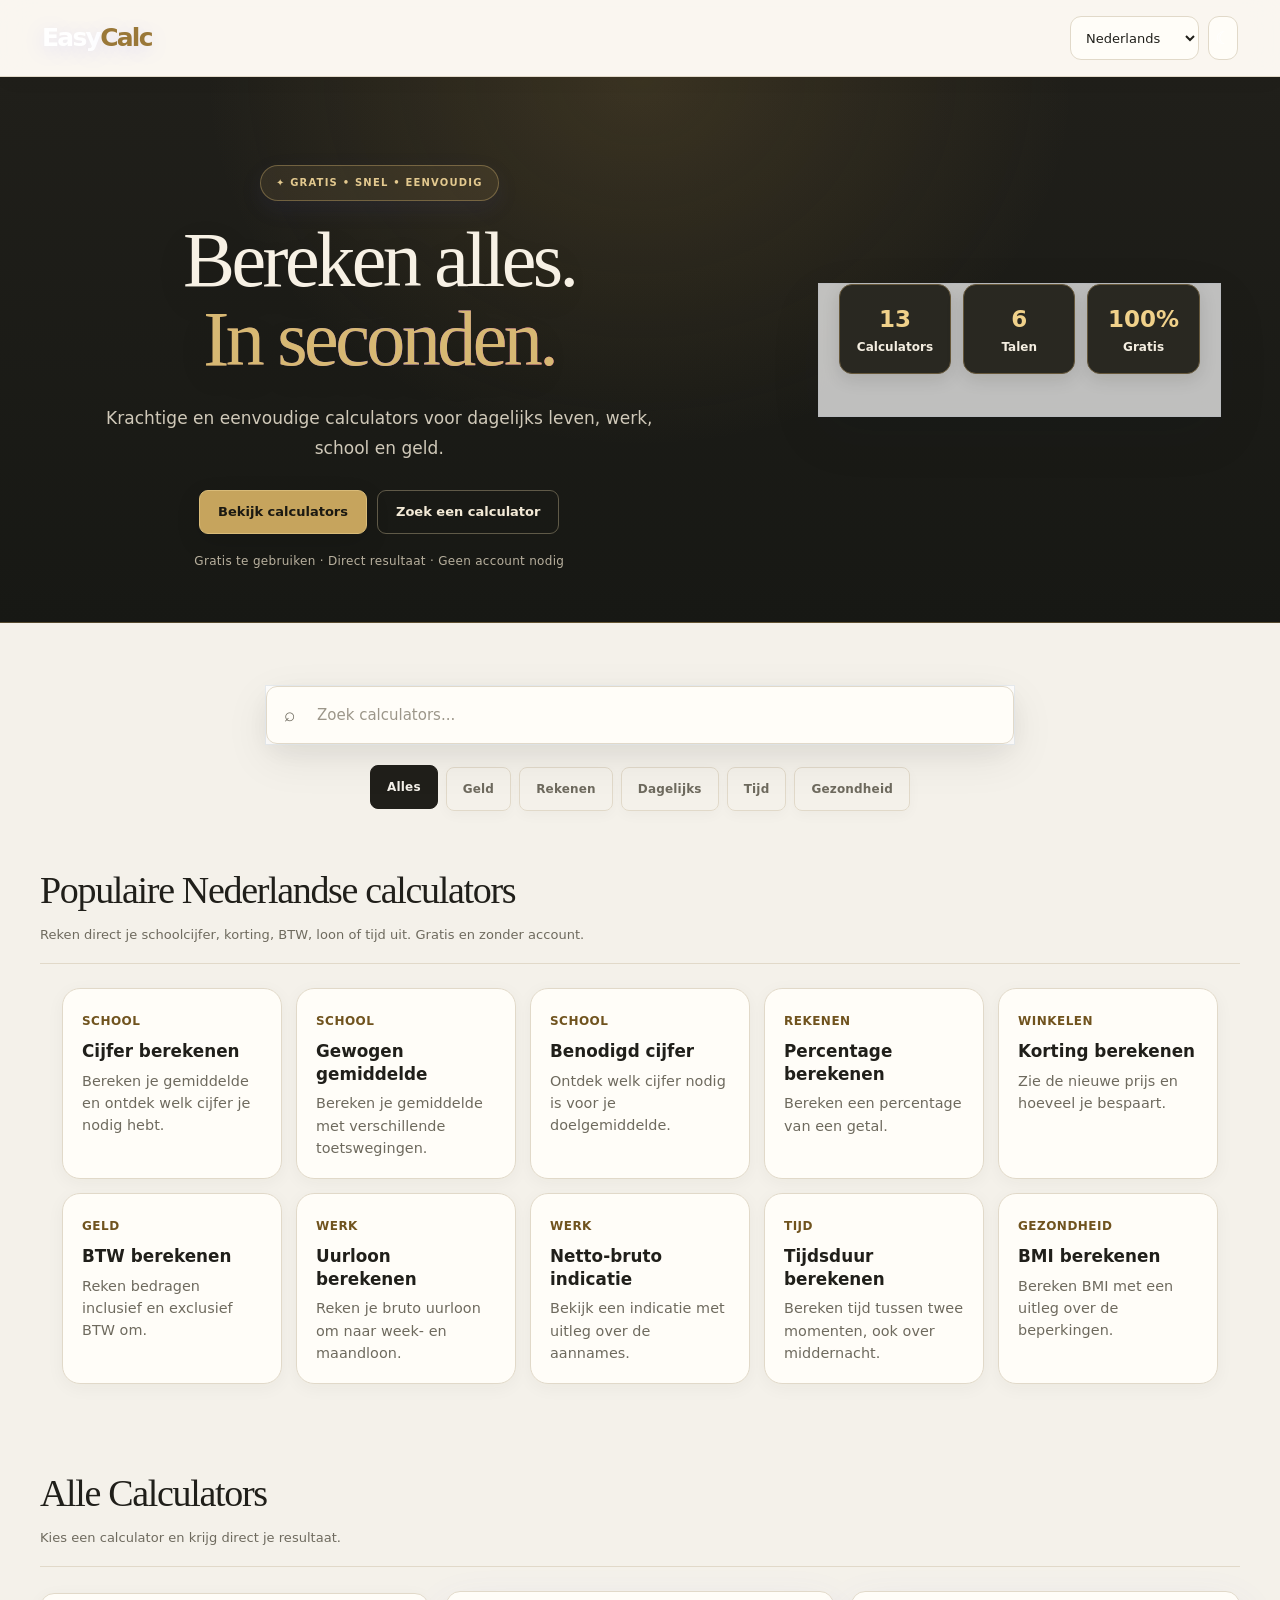
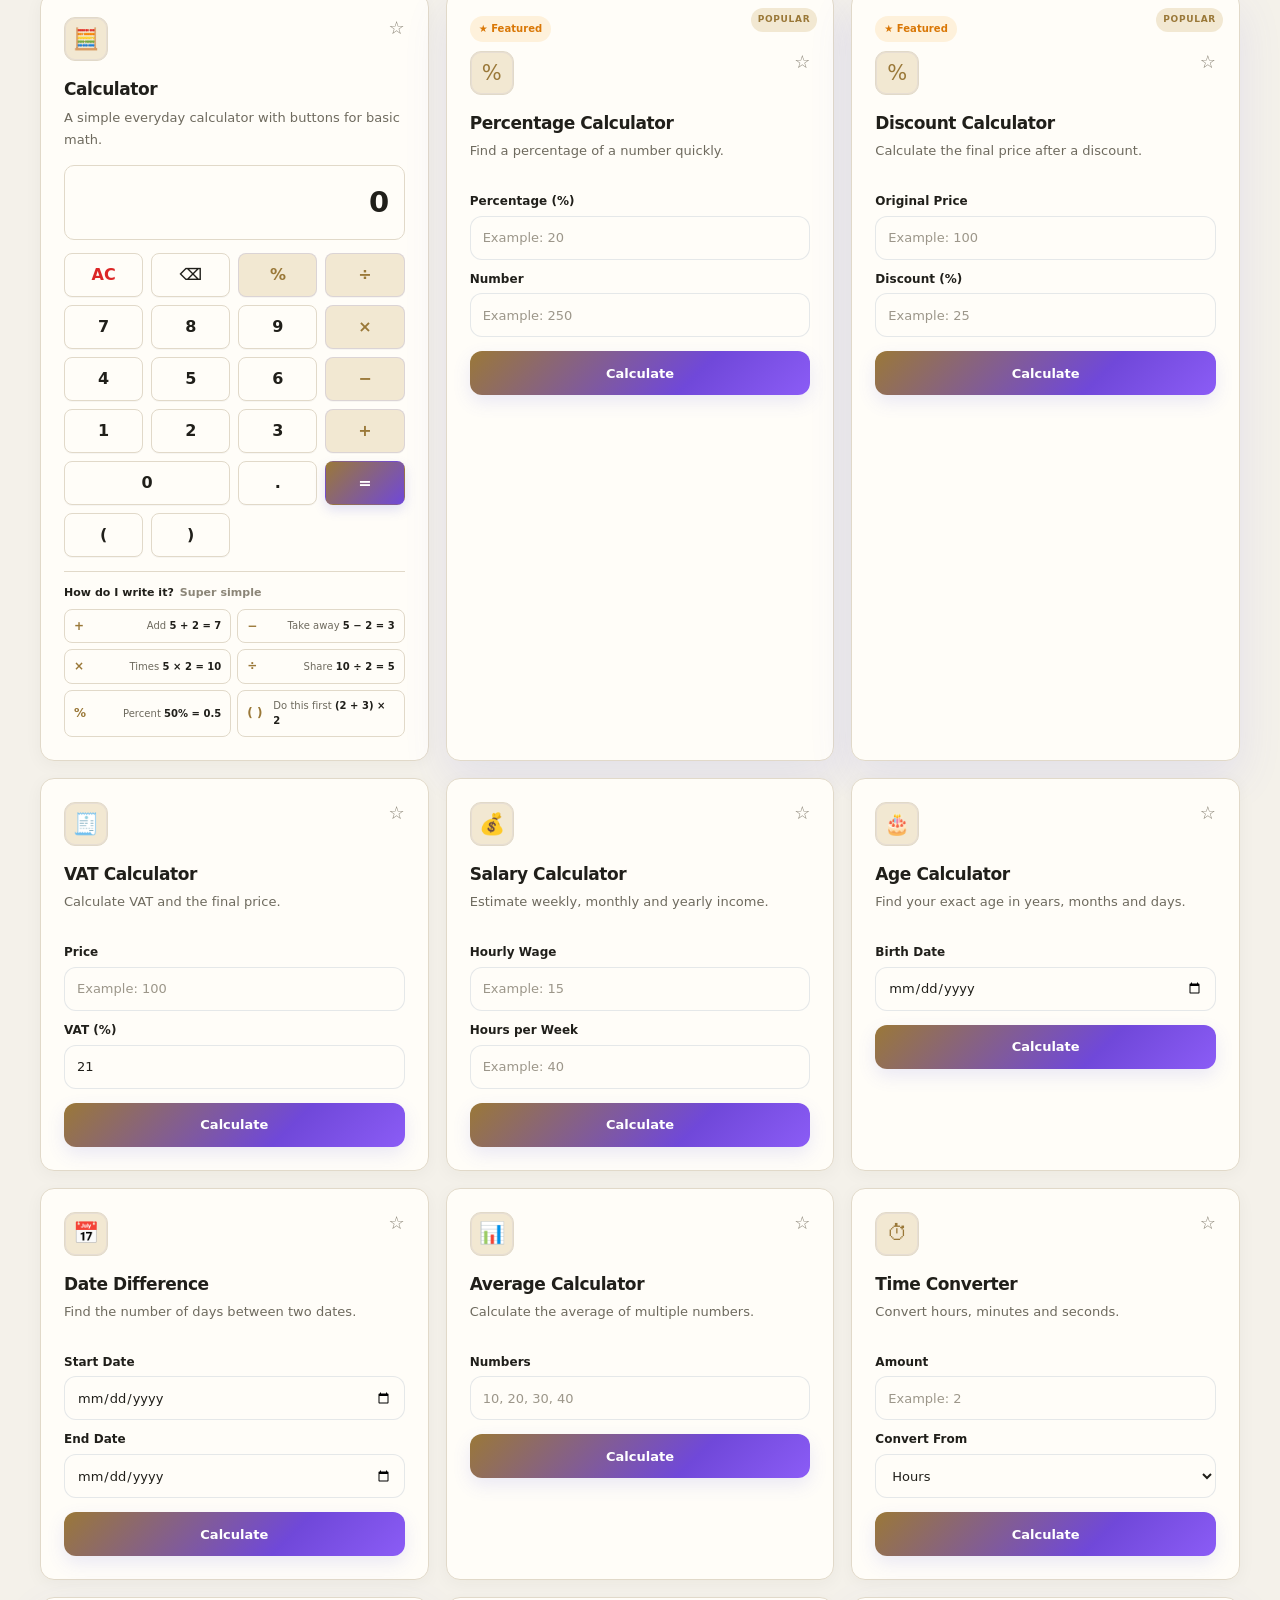
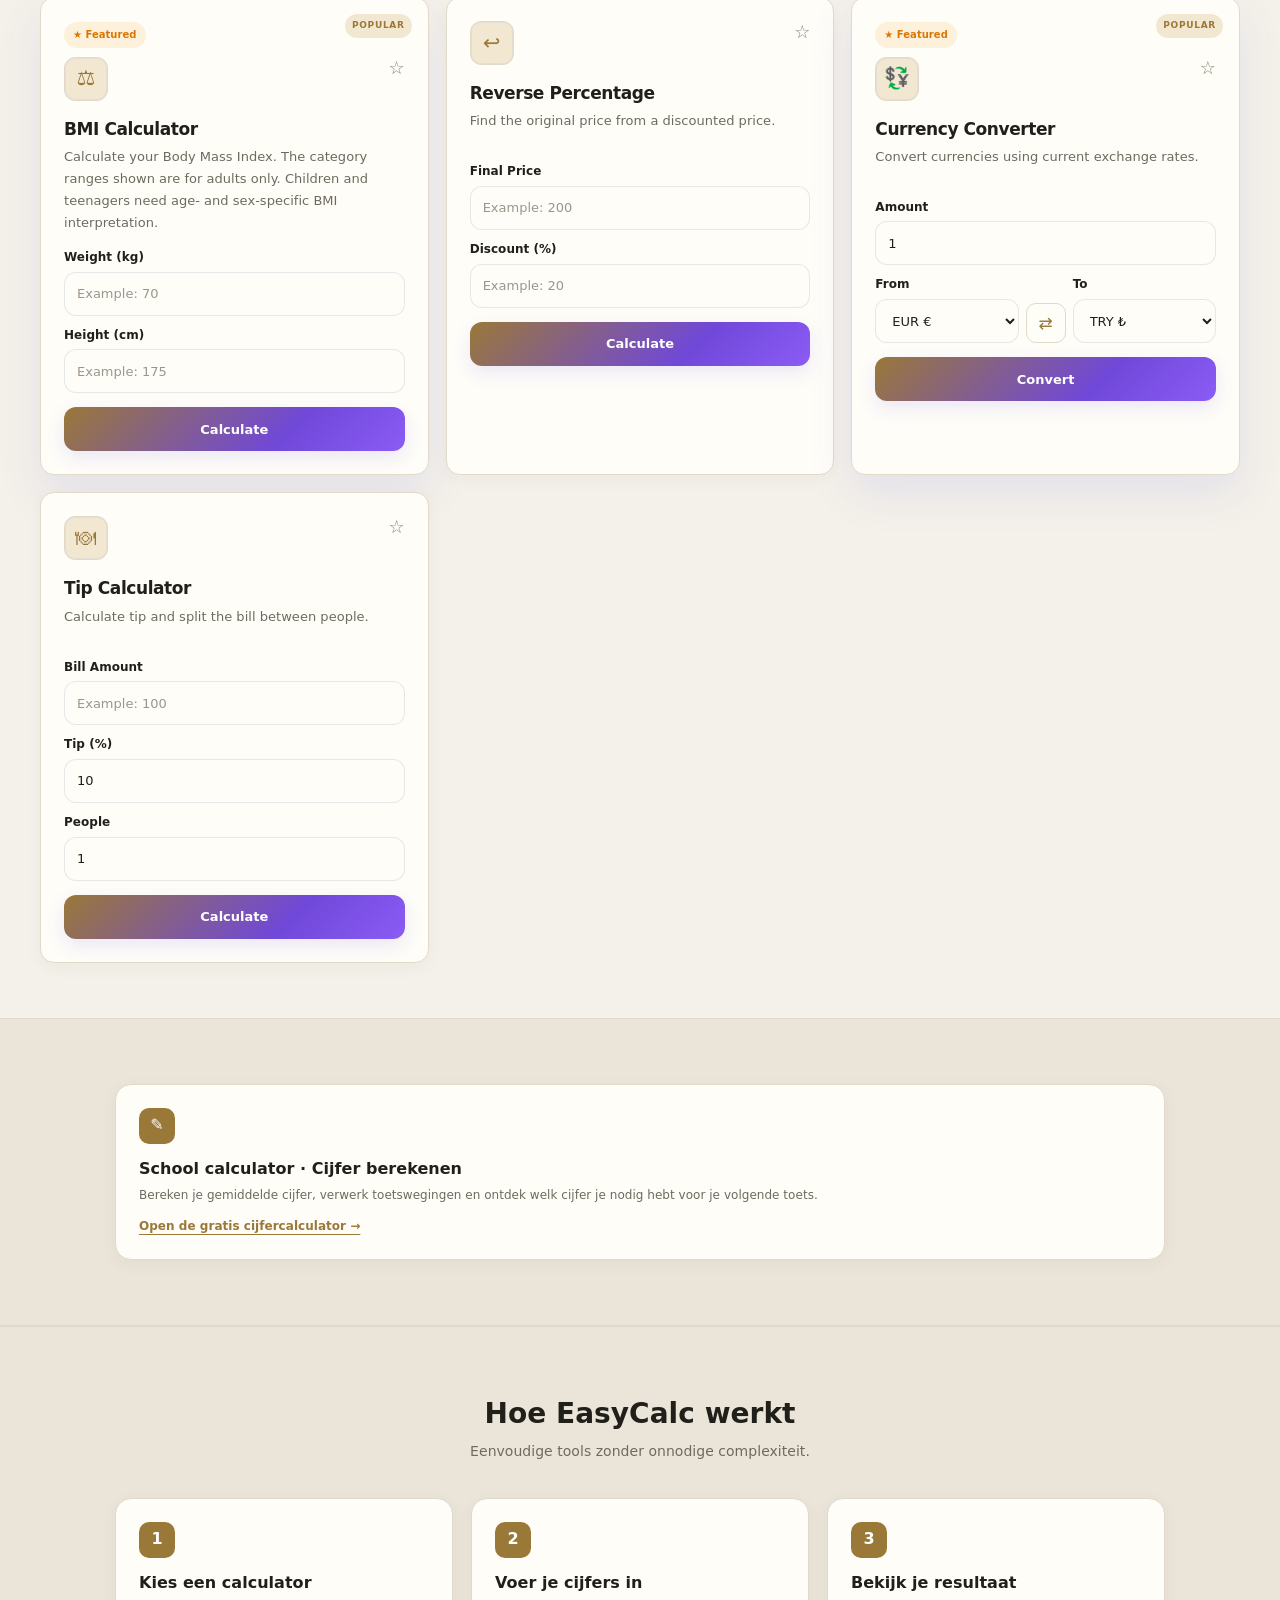
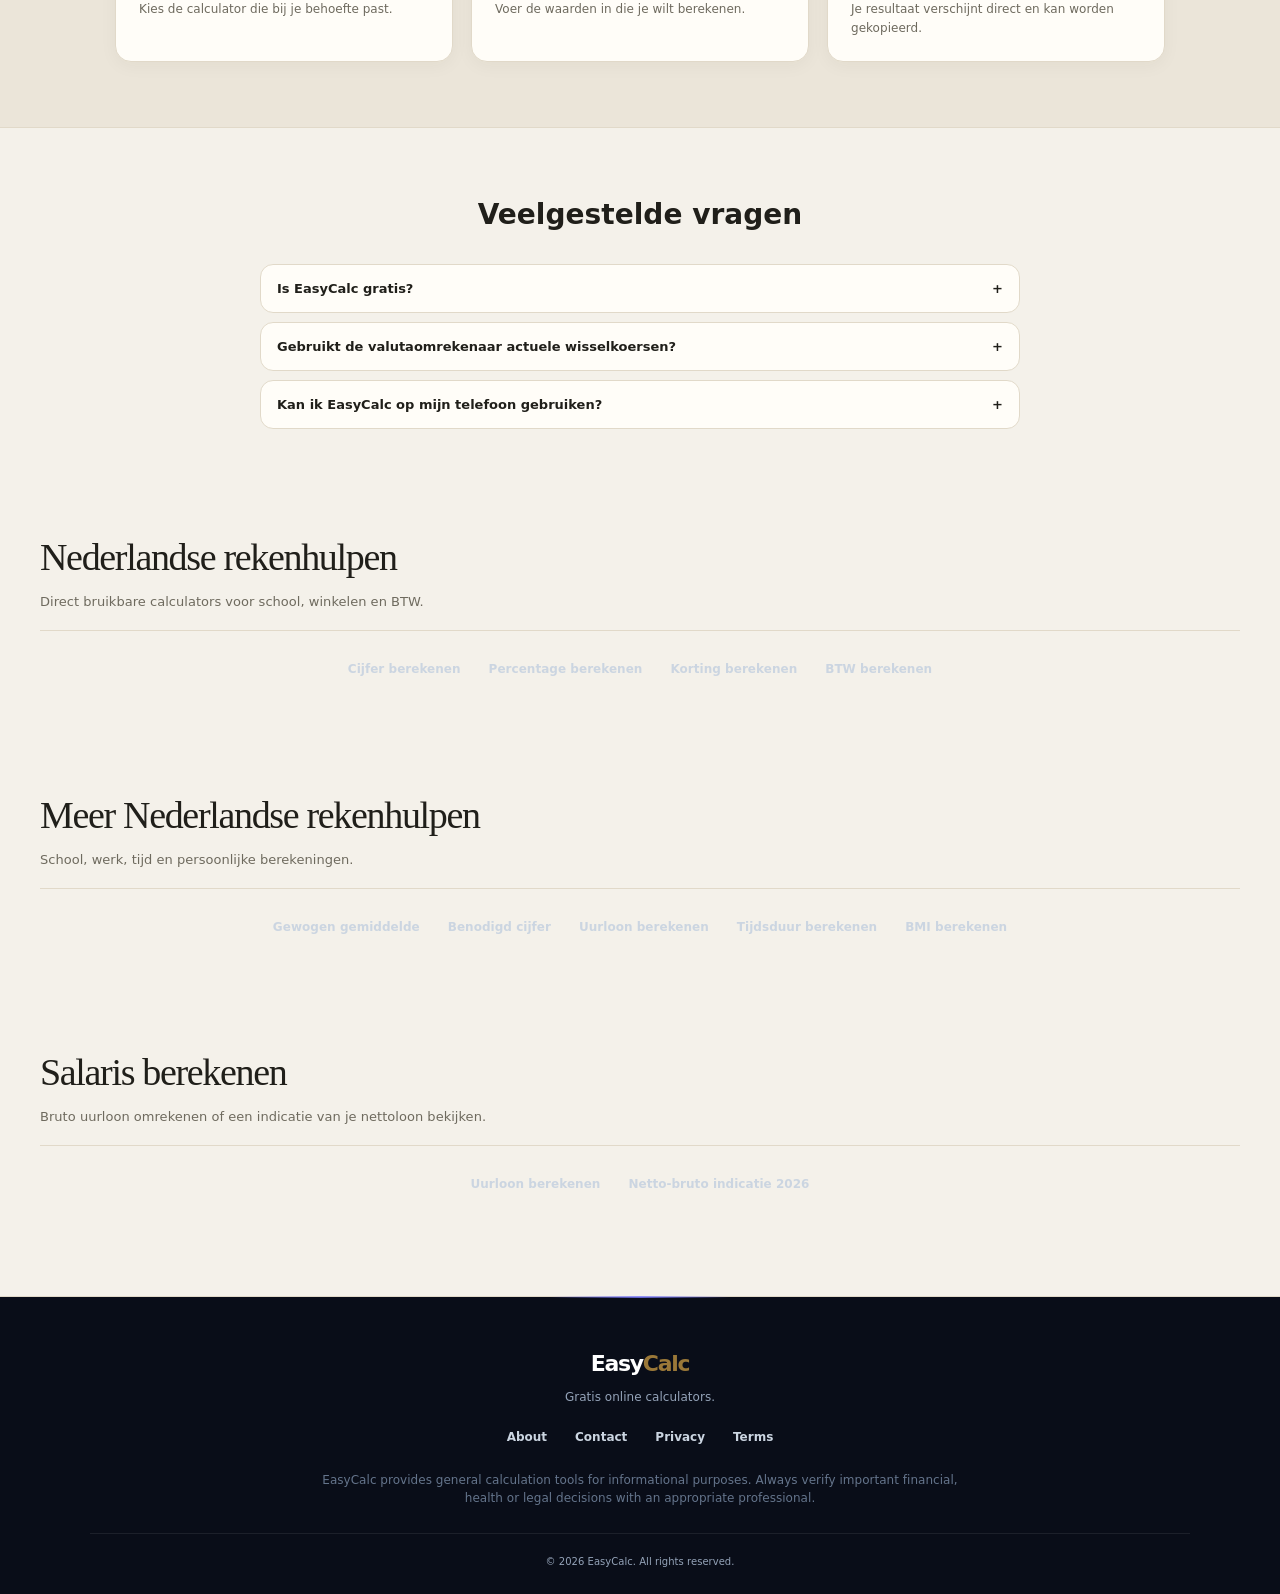
==== commit cd46f1d9: "Fix language selector accessibility target and avoid duplicate initialization" ====
--- a/index.html
+++ b/index.html
@@ -2546,7 +2546,7 @@
             <select
                 id="language"
                 class="language-select"
-                aria-label="Select language" id="languageLabel"
+                aria-label="Select language"
                 onchange="changeLanguage()"
             >
                 <option value="en">English</option>
@@ -4458,7 +4458,7 @@
     document.getElementById("exploreAction").textContent = t.explore;
     document.getElementById("searchAction").textContent = t.searchAction;
     document.getElementById("heroTrust").textContent = t.trust;
-    document.getElementById("languageLabel").setAttribute("aria-label", t.languageLabel);
+    document.getElementById("language").setAttribute("aria-label", t.languageLabel);
     document.getElementById("search").setAttribute("aria-label", t.searchLabel);
     document.getElementById("categoryAll").textContent = t.categoryAll;
     document.getElementById("categoryMoney").textContent = t.categoryMoney;
@@ -6422,9 +6422,7 @@
         savedLanguage;
 
 }
-
-// Apply the selected language on first render, not only after manual changes.
-changeLanguage();
+
 
 
 if (
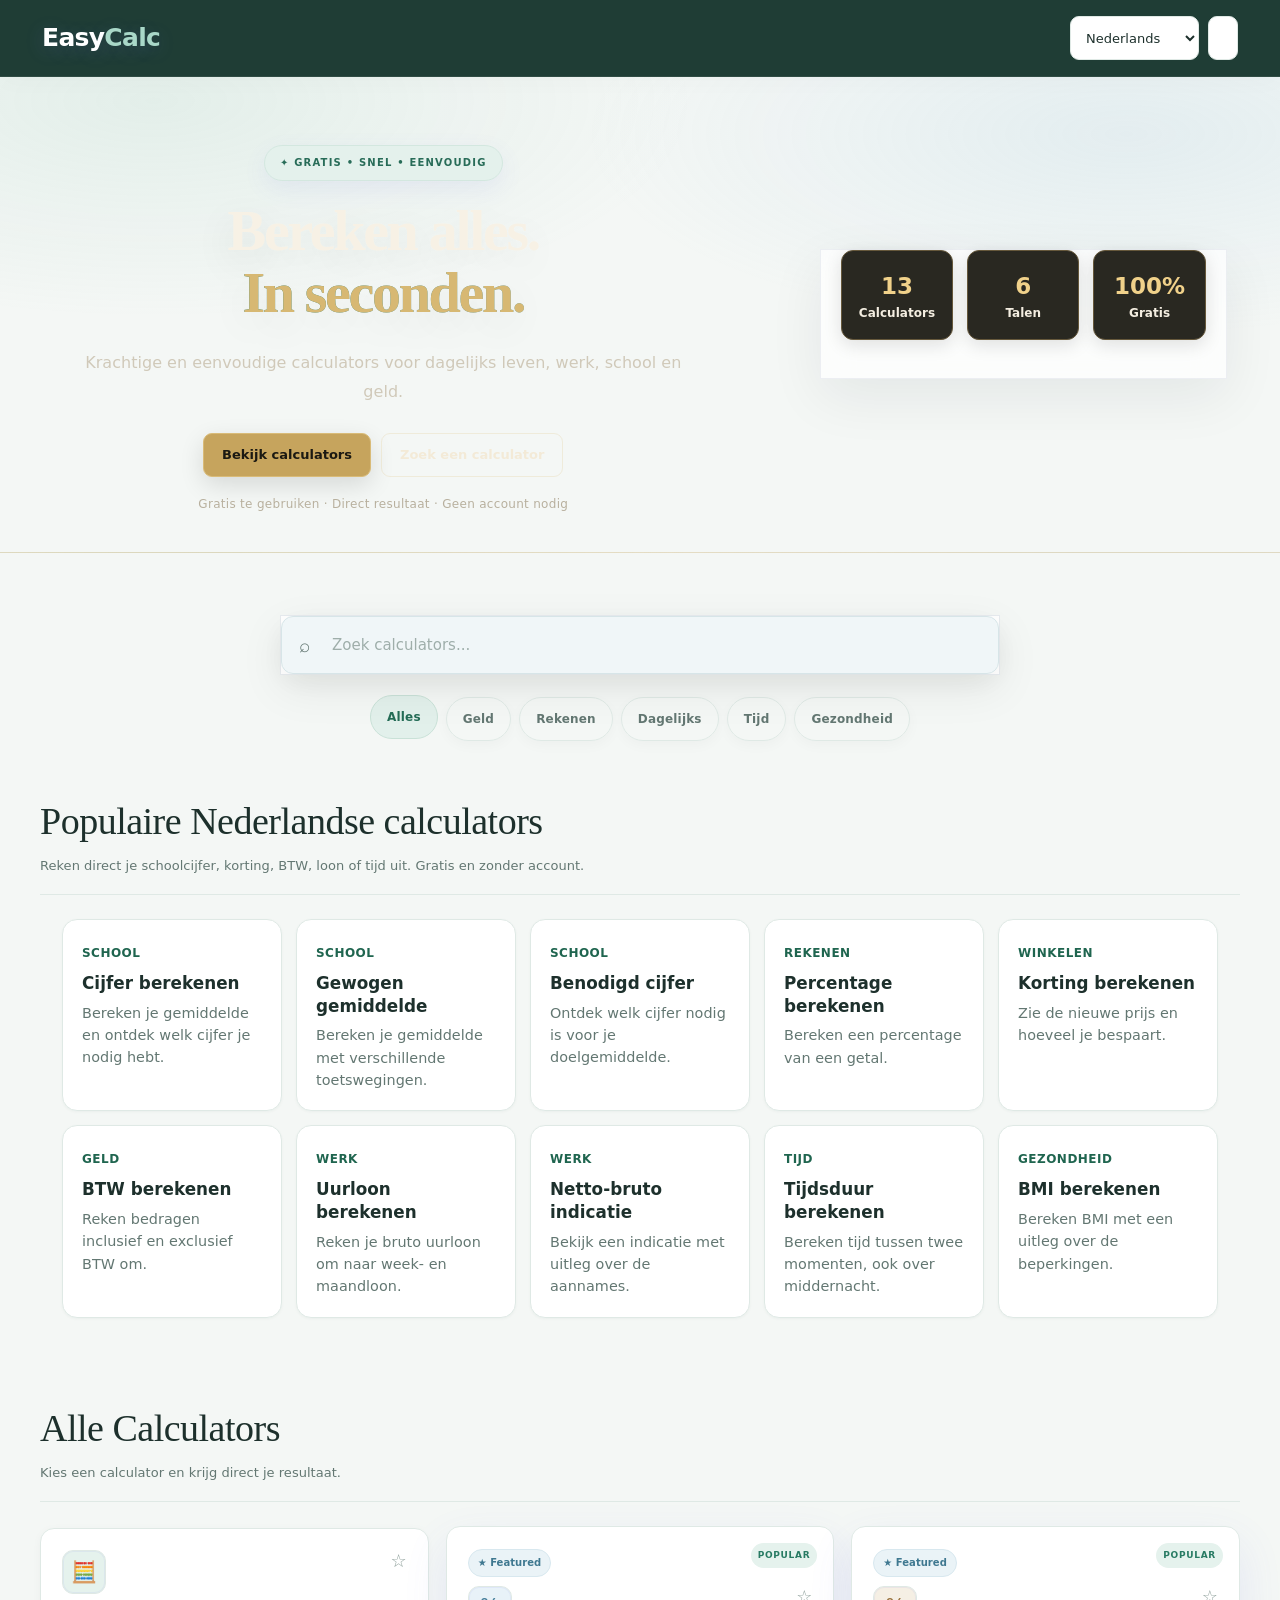
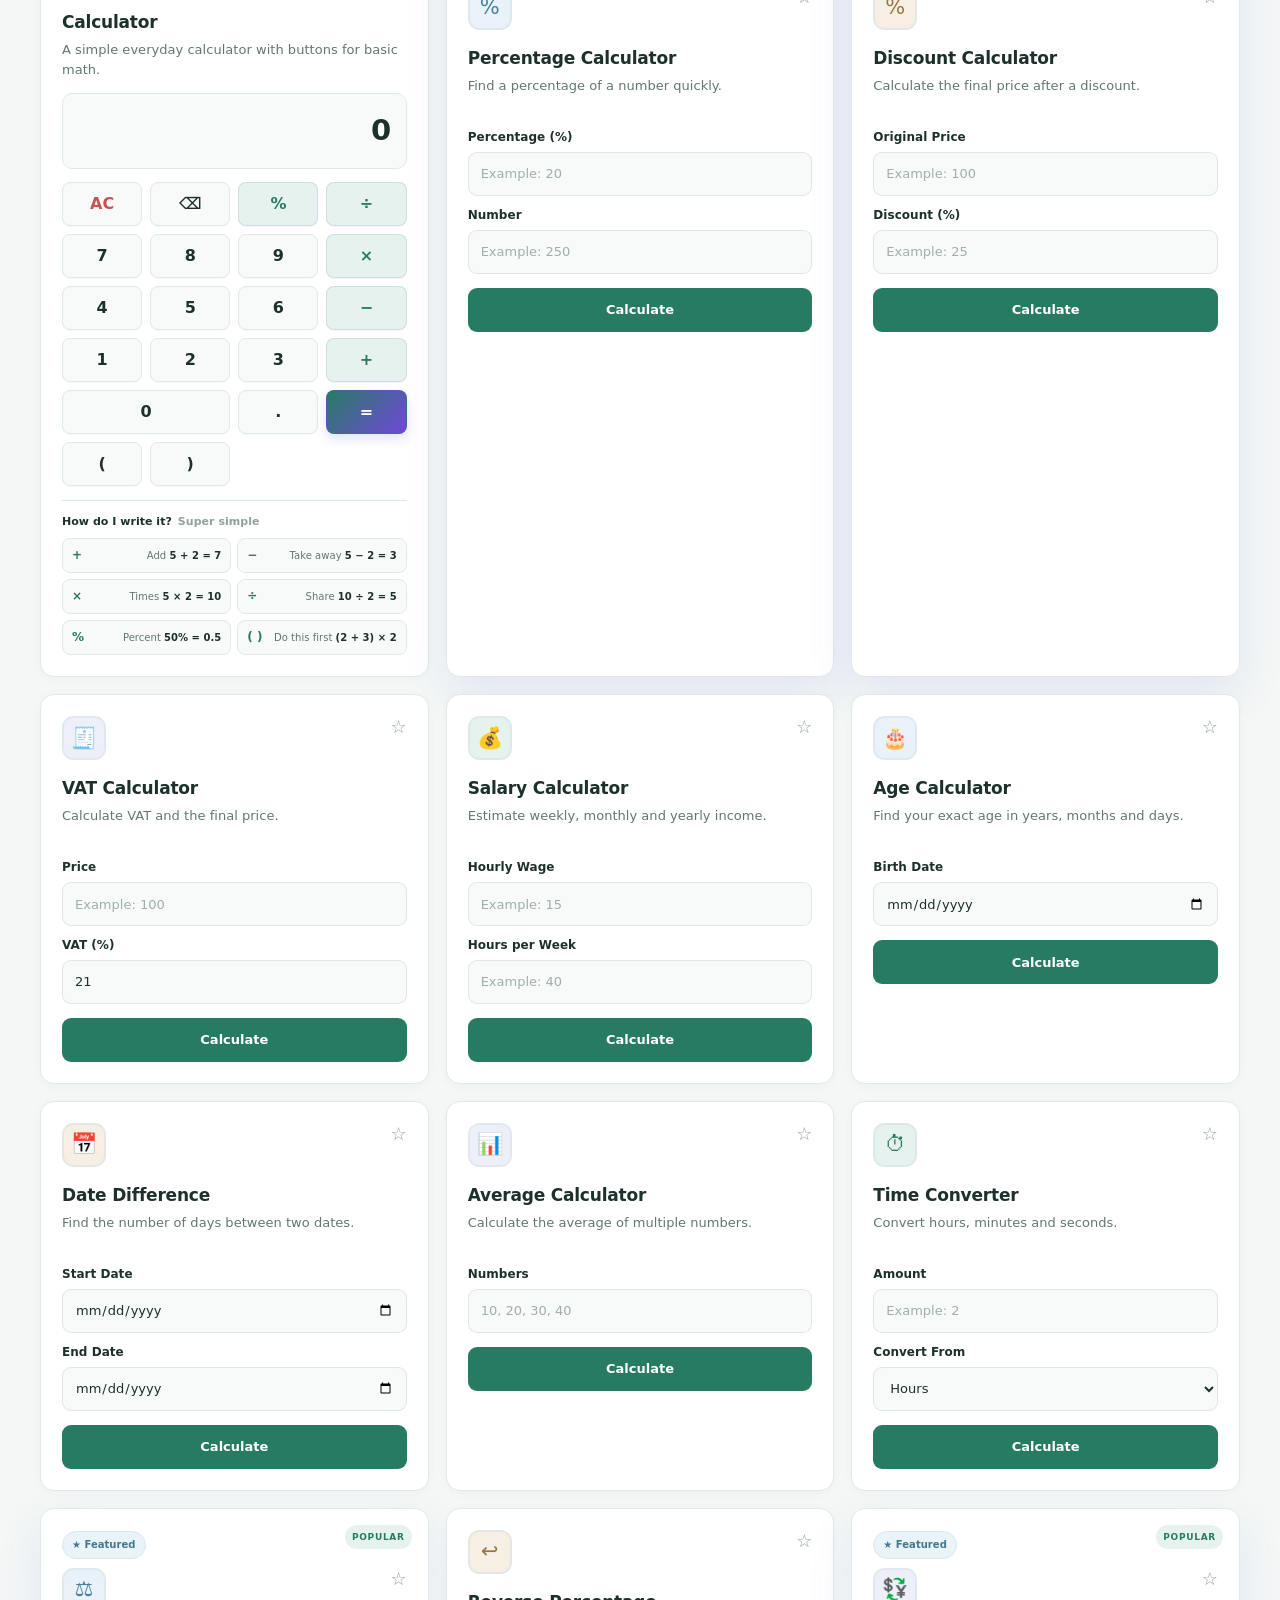
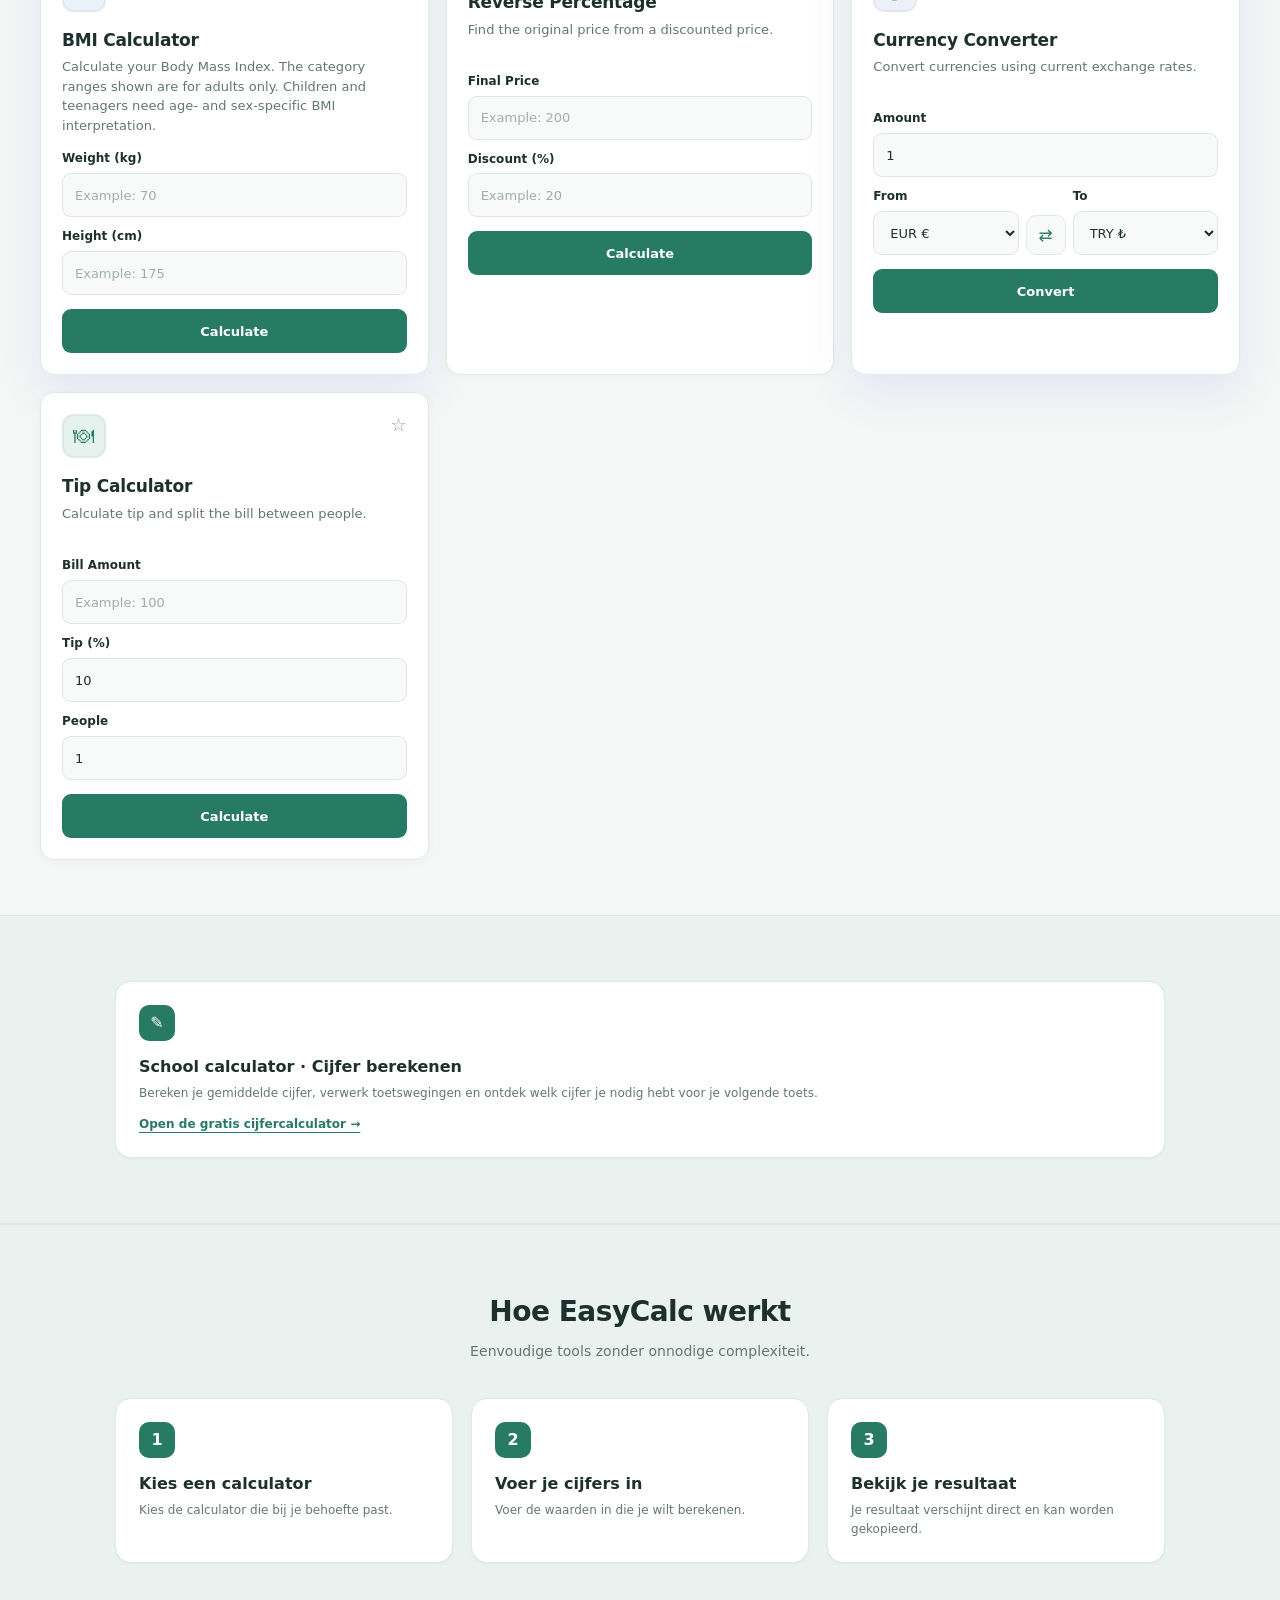
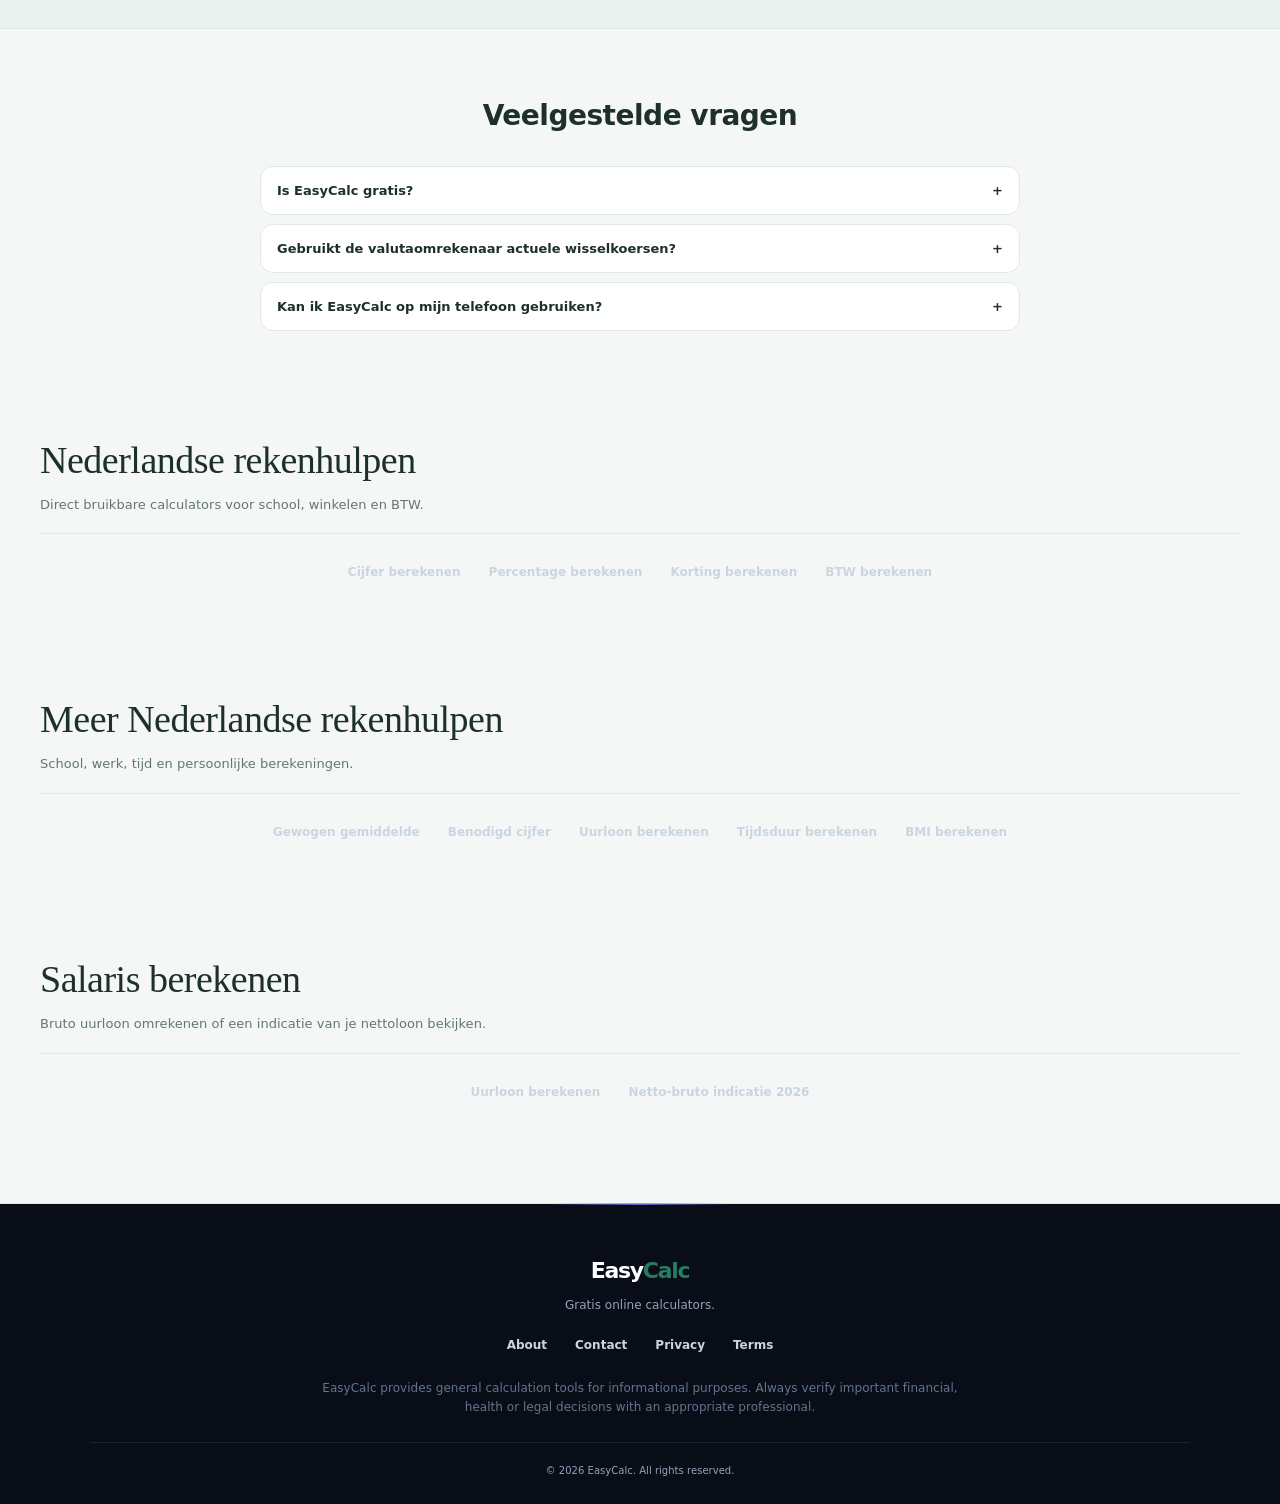
==== commit 943abc96: "Refresh EasyCalc with calm green and soft blue visual design" ====
--- a/index.html
+++ b/index.html
@@ -2512,6 +2512,229 @@
 .dutch-tool-card p { margin:0; color:var(--text-secondary); font-size:.9rem; line-height:1.55; }
 @media(max-width:480px) { .dutch-tool-grid { grid-template-columns:1fr; padding:0 14px; gap:10px; } .dutch-tool-card { padding:17px; } }
 @media(prefers-reduced-motion:reduce) { .dutch-tool-card { transition:none; } .dutch-tool-card:hover { transform:none; } }
+
+
+/* =====================================================
+   EASYCalC DESIGN REFRESH — calm, practical, human
+   ===================================================== */
+:root {
+    --bg: #f4f7f5;
+    --bg-secondary: #eaf2f0;
+    --card: #ffffff;
+    --card-hover: #fbfefd;
+    --text: #1d302c;
+    --text-secondary: #637772;
+    --text-light: #91a29d;
+    --border: #dfe9e5;
+
+    --primary: #287b63;
+    --primary-dark: #1f654f;
+    --primary-light: #e5f2ed;
+    --green: #278363;
+    --red: #c65353;
+    --orange: #bd7837;
+
+    --header: rgba(24, 55, 47, .97);
+    --input: #f7faf9;
+
+    --shadow-sm: 0 1px 3px rgba(29, 61, 51, .045);
+    --shadow: 0 7px 22px rgba(29, 61, 51, .055);
+    --shadow-lg: 0 14px 34px rgba(29, 61, 51, .10);
+    --radius: 15px;
+}
+body.dark {
+    --bg: #111b1a;
+    --bg-secondary: #192725;
+    --card: #1c2b28;
+    --card-hover: #223430;
+    --text: #edf5f1;
+    --text-secondary: #a7bbb3;
+    --text-light: #789087;
+    --border: #304640;
+
+    --primary: #78bca4;
+    --primary-dark: #91ceb8;
+    --primary-light: rgba(120,188,164,.13);
+    --green: #82c5a8;
+    --red: #f08b8b;
+    --orange: #e6ae70;
+
+    --header: rgba(15, 29, 26, .97);
+    --input: #172522;
+    --shadow-sm: 0 1px 3px rgba(0,0,0,.16);
+    --shadow: 0 7px 22px rgba(0,0,0,.18);
+    --shadow-lg: 0 14px 34px rgba(0,0,0,.26);
+}
+body {
+    line-height: 1.58;
+    letter-spacing: .002em;
+}
+header {
+    background: var(--header);
+    border-bottom: 1px solid rgba(255,255,255,.08);
+    backdrop-filter: blur(12px);
+}
+.logo { letter-spacing: -.7px; font-weight: 800; }
+.logo span { color: #a9d8c8; }
+.logo:hover { animation: none; }
+.icon-button, .language-select { border-radius: 9px; }
+.icon-button:hover, .language-select:hover { transform: none; }
+.hero-wrapper {
+    background:
+        radial-gradient(ellipse at 12% 5%, rgba(114,181,157,.13), transparent 34%),
+        radial-gradient(ellipse at 88% 12%, rgba(133,183,213,.15), transparent 34%),
+        var(--bg);
+}
+.hero-wrapper::before, .hero-wrapper::after { display: none; }
+.hero { padding: 68px 20px 38px; }
+.hero-badge {
+    background: #e4f1ec;
+    color: #286c58;
+    border: 1px solid #d3e7df;
+    animation: none;
+}
+body.dark .hero-badge {
+    background: rgba(120,188,164,.13);
+    color: #a7d8c5;
+    border-color: rgba(120,188,164,.2);
+}
+.hero h1 {
+    font-size: clamp(36px, 5.8vw, 58px);
+    line-height: 1.08;
+    letter-spacing: -2.3px;
+    font-weight: 780;
+}
+.hero h1 span {
+    background: linear-gradient(100deg, #287b63 8%, #5b9eaa 92%);
+    background-clip: text;
+    -webkit-background-clip: text;
+    animation: none;
+}
+body.dark .hero h1 span {
+    background: linear-gradient(100deg, #8bcbb2 8%, #9bc9dc 92%);
+    background-clip: text;
+    -webkit-background-clip: text;
+}
+.hero p { max-width: 620px; font-size: 16px; }
+.stats { gap: 14px; padding-bottom: 38px; }
+.stat {
+    border-radius: 12px;
+    box-shadow: none;
+    background: rgba(255,255,255,.78);
+}
+body.dark .stat { background: var(--card); }
+.stat:hover { transform: translateY(-2px); box-shadow: var(--shadow); }
+.search-area { max-width: 760px; }
+.search-area input, #search {
+    border-radius: 12px;
+    border-color: #d7e5e8;
+    background: #f0f6f8;
+}
+body.dark .search-area input, body.dark #search {
+    border-color: var(--border);
+    background: #1b2d30;
+}
+.search-area input:focus, #search:focus {
+    border-color: #80b4c0;
+    box-shadow: 0 0 0 3px rgba(112,165,180,.14);
+}
+.category-btn {
+    border-radius: 999px;
+    transition: background .18s ease, color .18s ease, border-color .18s ease;
+}
+.category-btn.active {
+    background: #e2f0eb;
+    color: #246c56;
+    border-color: #c9e1d7;
+}
+body.dark .category-btn.active {
+    background: rgba(120,188,164,.15);
+    color: #a9d8c6;
+    border-color: rgba(120,188,164,.25);
+}
+.calculator-grid { gap: 17px; }
+.card {
+    border-radius: 14px;
+    box-shadow: 0 2px 10px rgba(34,67,57,.035);
+    padding: 21px;
+    animation: none;
+}
+.card::before { display: none; }
+.card:hover {
+    transform: translateY(-3px);
+    box-shadow: 0 10px 25px rgba(34,67,57,.085);
+    border-color: #c9ded5;
+}
+body.dark .card:hover { border-color: #46665b; }
+.card-icon {
+    border-radius: 11px;
+    background: #e5f2ed;
+    color: #287b63;
+}
+body.dark .card-icon {
+    background: rgba(120,188,164,.14);
+    color: #9bd2bb;
+}
+/* Small, intentional color differences help users scan categories. */
+.card:nth-child(4n+2) .card-icon {
+    background: #e8f2f8;
+    color: #477f9b;
+}
+.card:nth-child(4n+3) .card-icon {
+    background: #f5efe4;
+    color: #9b7540;
+}
+.card:nth-child(4n+4) .card-icon {
+    background: #edf0f8;
+    color: #687da8;
+}
+body.dark .card:nth-child(4n+2) .card-icon { background: rgba(112,164,190,.15); color: #9ac8dc; }
+body.dark .card:nth-child(4n+3) .card-icon { background: rgba(190,155,99,.14); color: #d7b77f; }
+body.dark .card:nth-child(4n+4) .card-icon { background: rgba(127,146,190,.15); color: #b2c0e2; }
+.card:hover .card-icon { animation: none; }
+.card h3 { font-size: 17px; font-weight: 720; letter-spacing: -.2px; }
+.card-description { font-size: 13px; line-height: 1.5; }
+.calculate {
+    border-radius: 9px;
+    background: #287b63;
+    font-weight: 700;
+    box-shadow: none;
+}
+.calculate:hover {
+    transform: translateY(-1px);
+    filter: brightness(1.04);
+    box-shadow: 0 5px 12px rgba(40,123,99,.16);
+}
+body.dark .calculate { background: #367f69; }
+.result { border-radius: 9px; }
+.section h2, .info-section h2, .faq h2 { letter-spacing: -.5px; }
+.featured-label {
+    color: #3f7890;
+    background: #eaf3f7;
+    border: 1px solid #d8e8ef;
+}
+body.dark .featured-label {
+    color: #a6ccdc;
+    background: rgba(112,164,190,.13);
+    border-color: rgba(112,164,190,.2);
+}
+.favorite:hover { transform: scale(1.08); }
+.favorite.favorite-pop { animation: none; }
+.back-top { background: #287b63; box-shadow: 0 5px 15px rgba(40,123,99,.2); }
+input, select, textarea { border-radius: 9px; }
+button:focus-visible, a:focus-visible, input:focus-visible, select:focus-visible {
+    outline: 3px solid rgba(91,153,170,.38);
+    outline-offset: 2px;
+}
+@media (max-width: 700px) {
+    .hero { padding: 48px 18px 30px; }
+    .hero h1 { letter-spacing: -1.5px; }
+    .stats { gap: 8px; padding-bottom: 28px; }
+    .stat { padding: 12px 8px; }
+    .calculator-grid { gap: 13px; }
+    .card { padding: 17px; }
+}
+
 </style>
 </head>
 
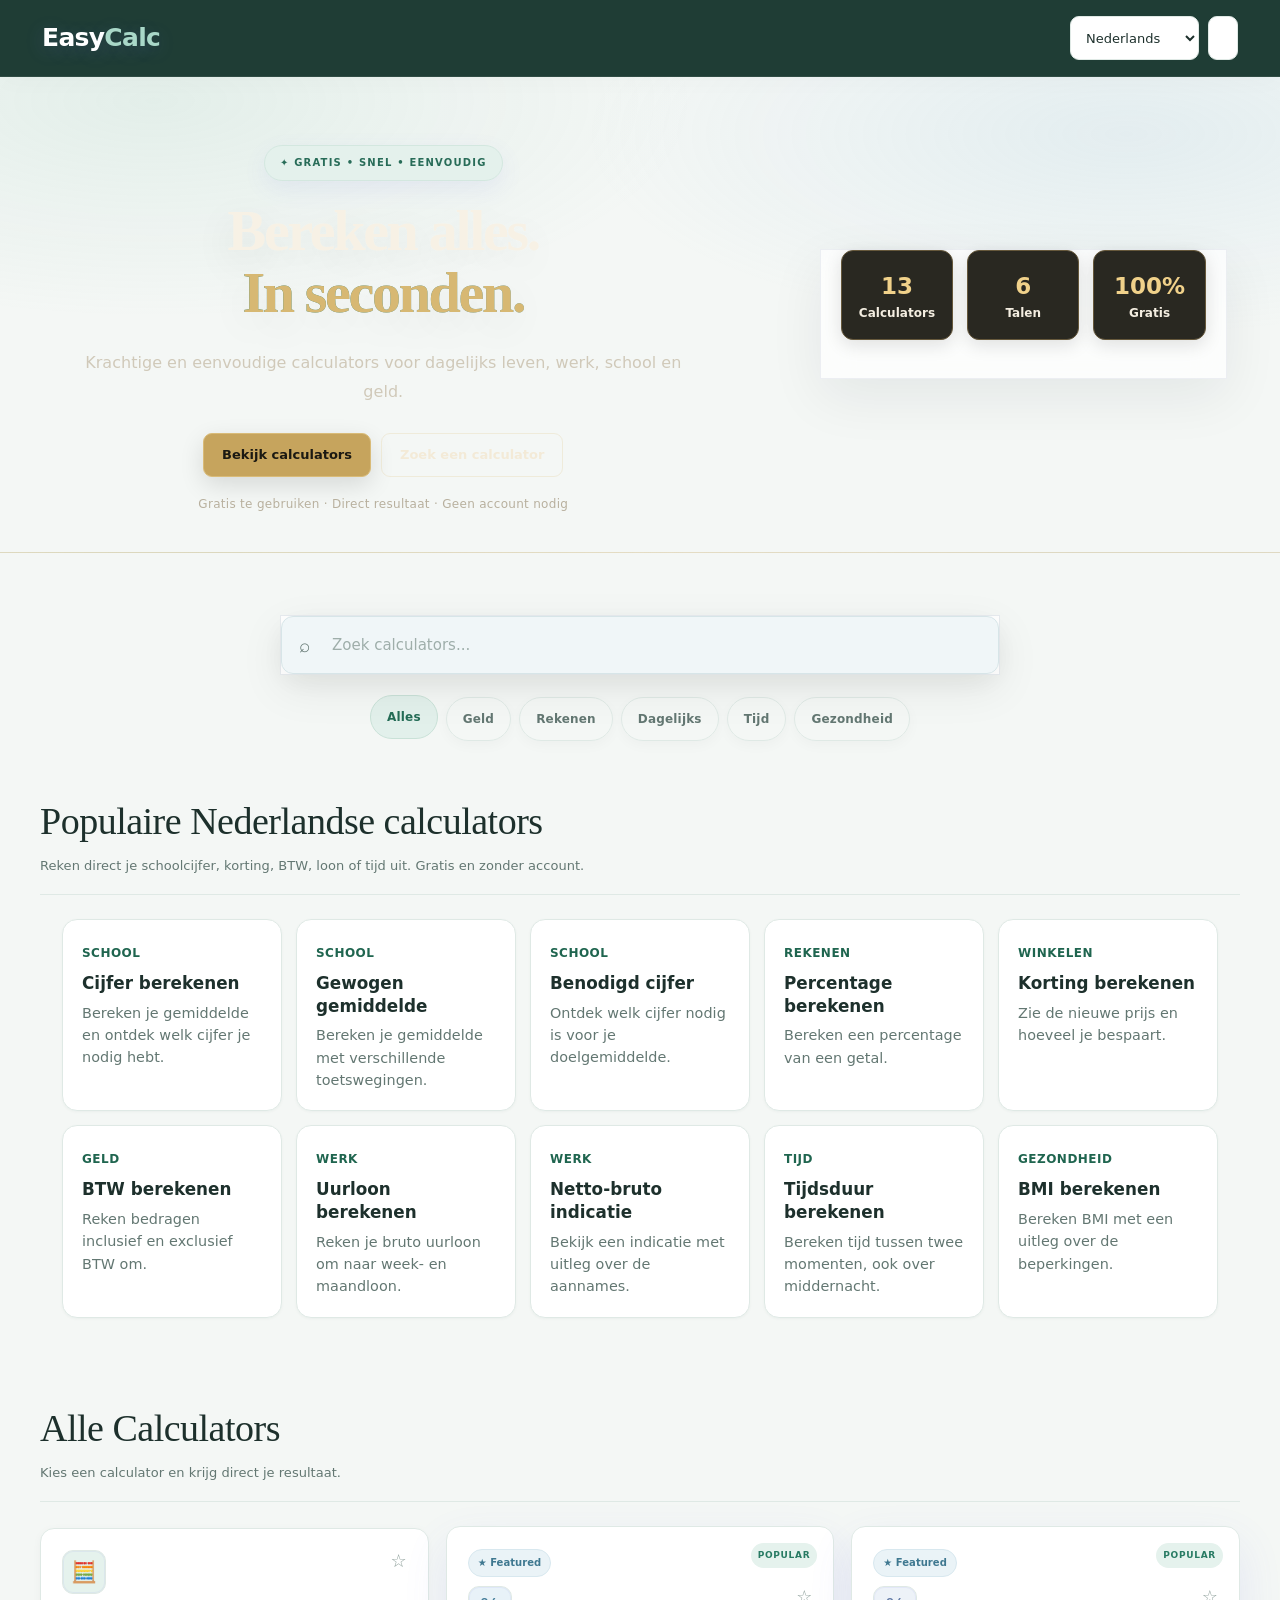
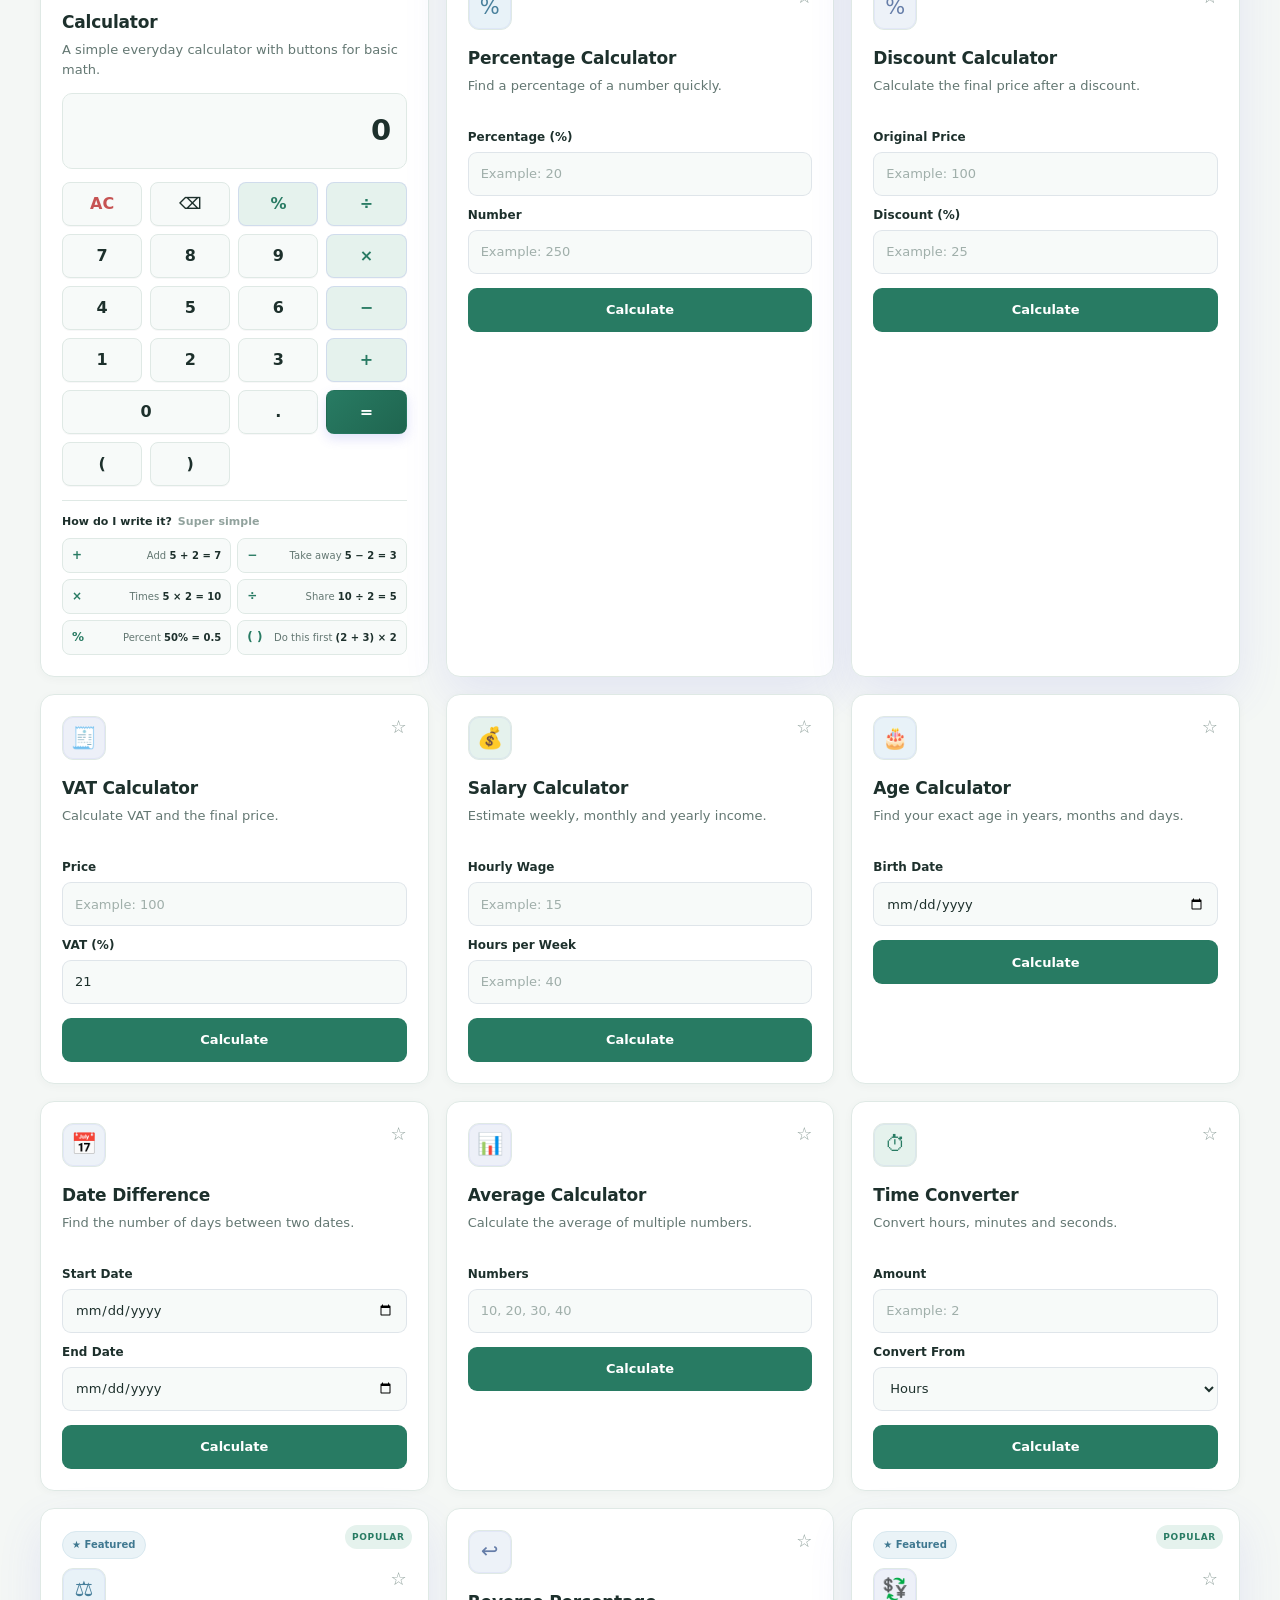
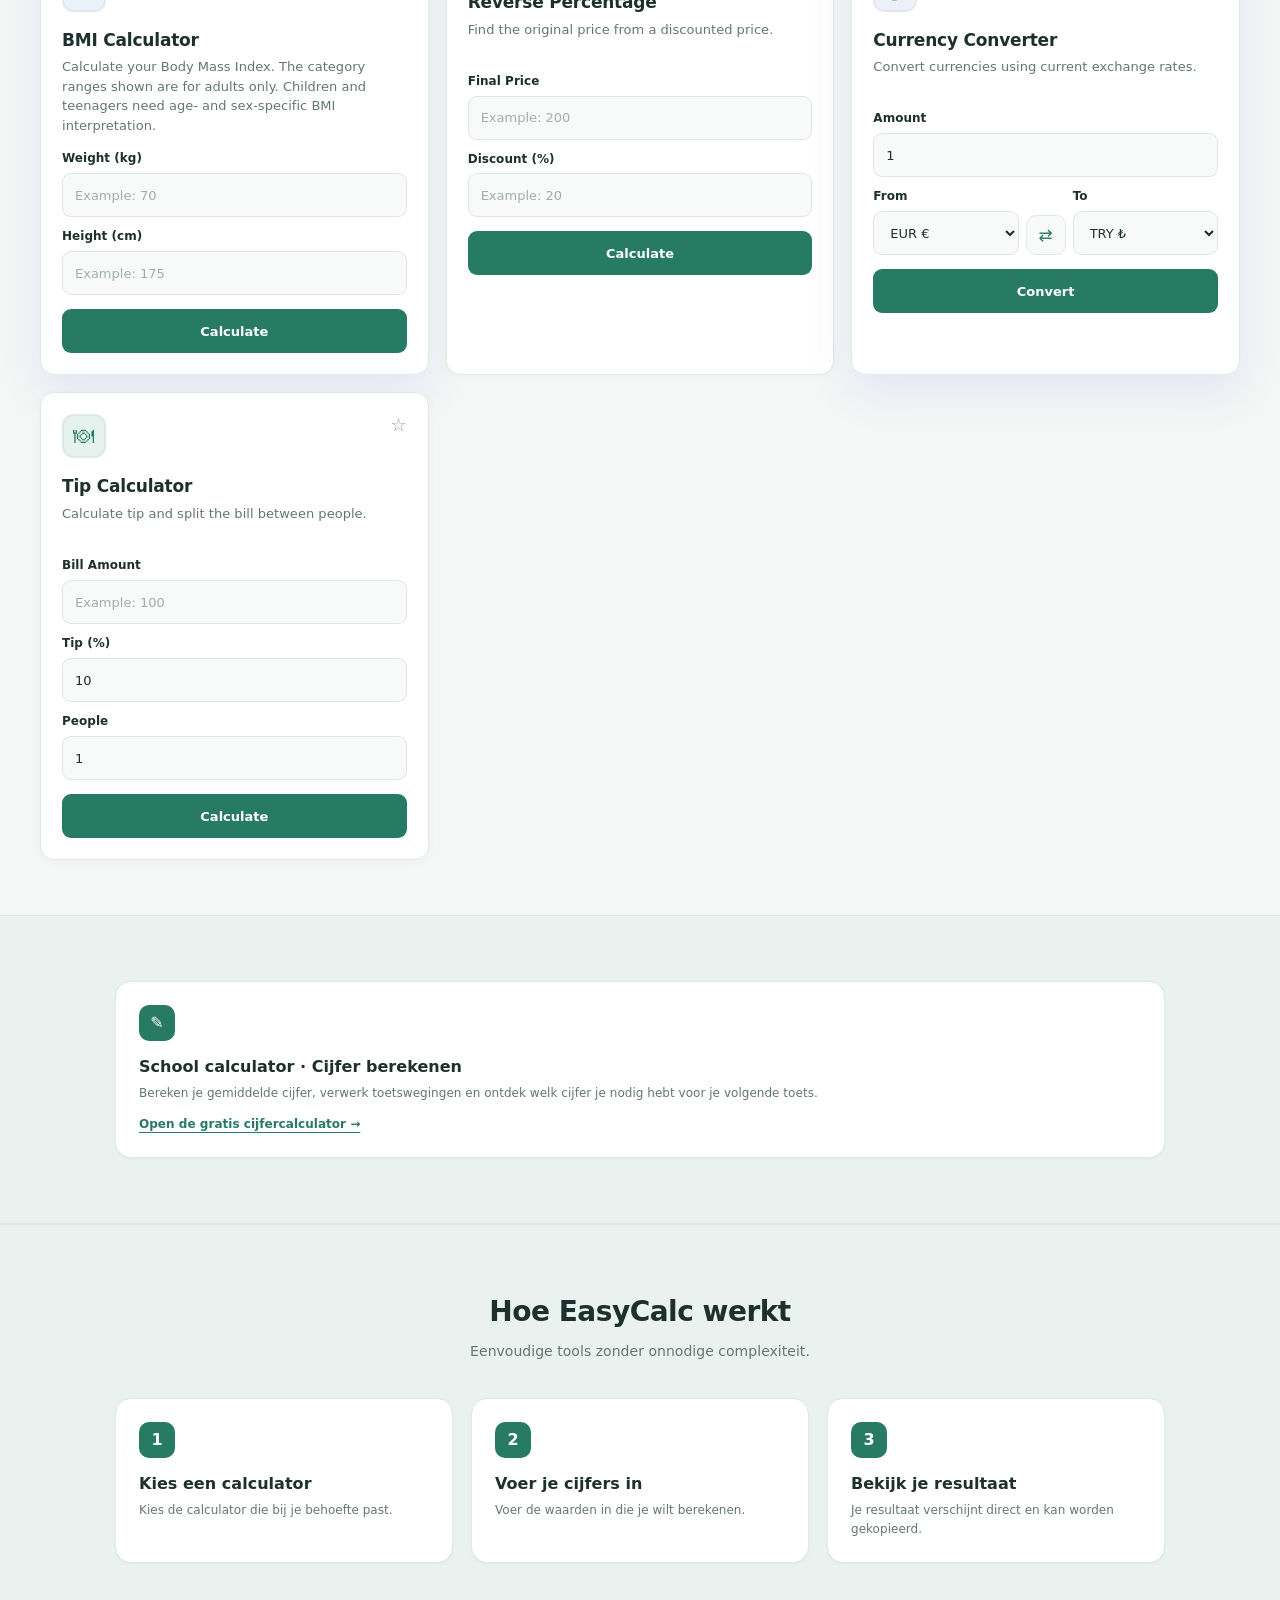
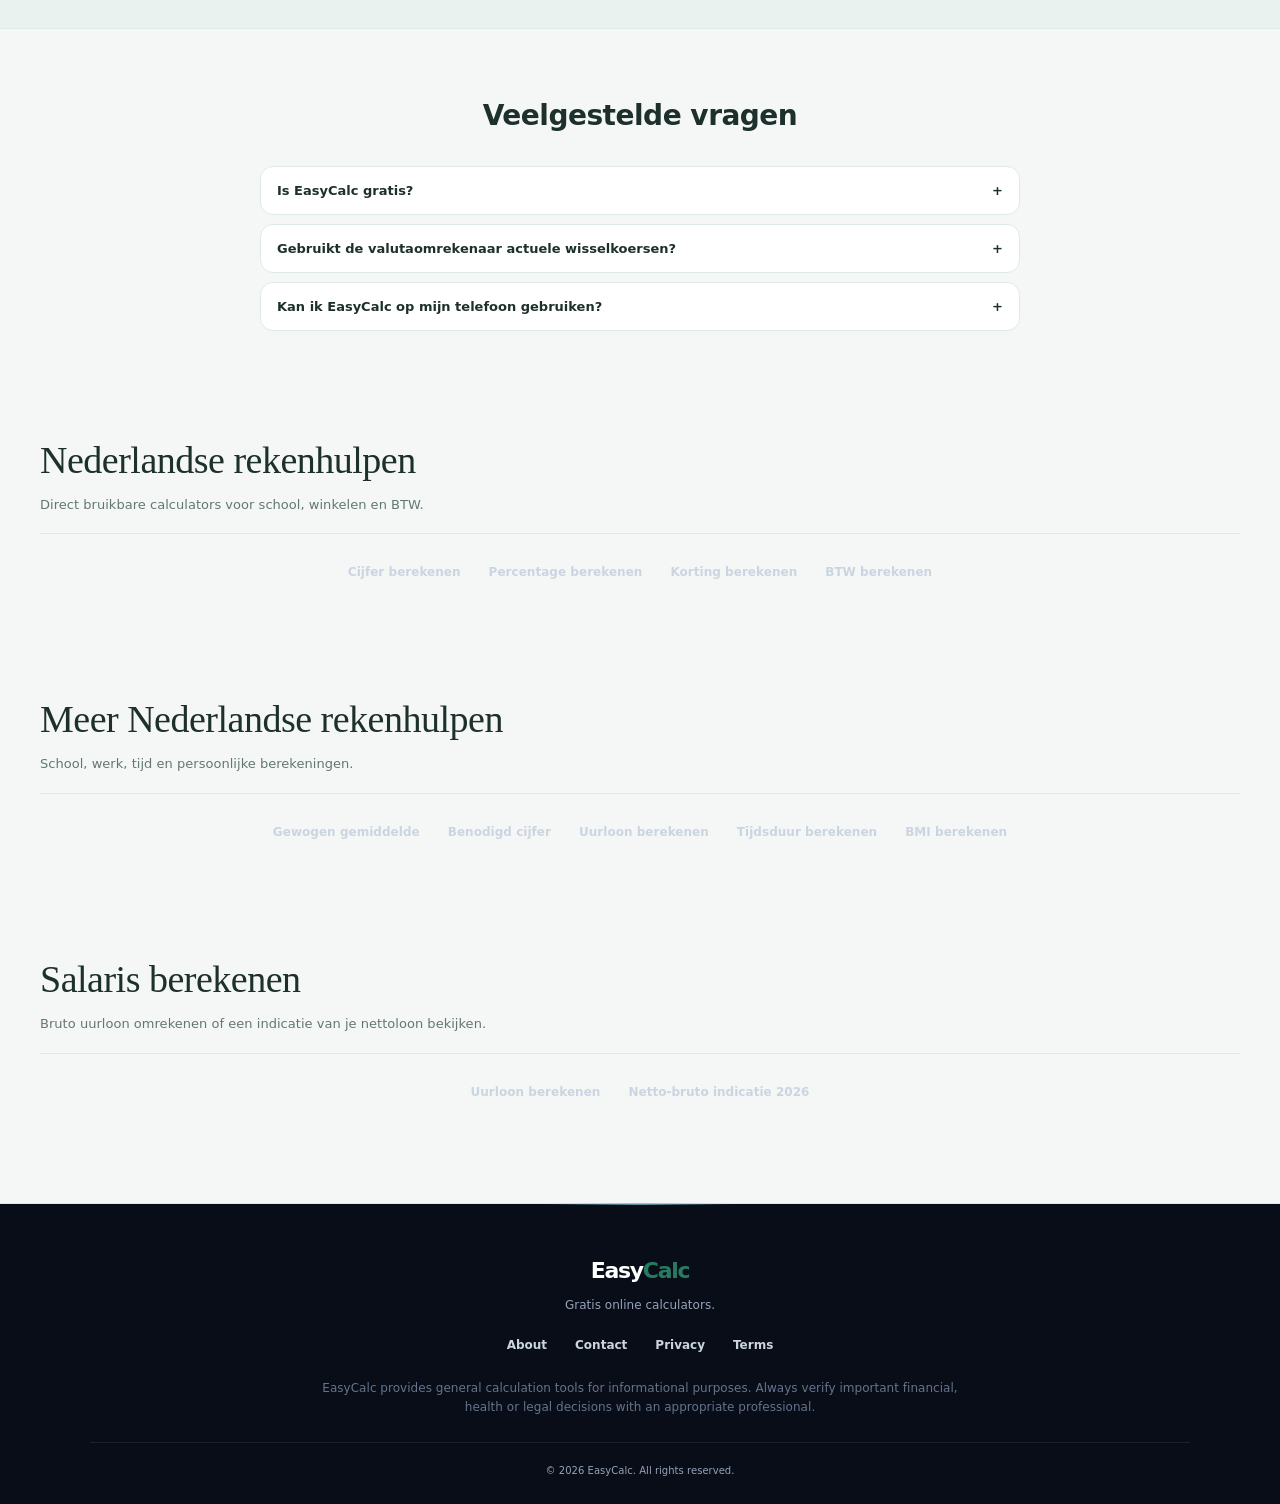
==== commit 26668cb7: "Unify EasyCalc green and soft-blue theme" ====
--- a/index.html
+++ b/index.html
@@ -10,7 +10,7 @@
 <meta name="keywords" content="calculator, online calculator, cijfer berekenen, gewogen gemiddelde, percentage berekenen, korting berekenen, BTW berekenen, uurloon berekenen, tijd berekenen, BMI berekenen">
 <meta name="robots" content="index, follow">
 <link rel="canonical" href="https://justnewmaestropyjs.github.io/Easycalc/">
-<meta name="theme-color" content="#24231f">
+<meta name="theme-color" content="#18372f">
 <meta name="application-name" content="EasyCalc">
 <meta name="apple-mobile-web-app-title" content="EasyCalc">
 <meta property="og:type" content="website">
@@ -91,7 +91,7 @@
     --text-light: #94a3b8;
     --border: #e5e7eb;
 
-    --primary: #5b5ce2;
+    --primary: #287b63;
     --primary-dark: #4546c7;
     --primary-light: #eef0ff;
 
@@ -246,7 +246,7 @@
 }
 
 .logo span {
-    color: #7c7dff;
+    color: #79b8c8;
 }
 
 .logo:hover {
@@ -453,9 +453,9 @@
     background:
         linear-gradient(
             90deg,
-            #5b5ce2,
-            #8b5cf6,
-            #5b5ce2
+            #287b63,
+            #5b9eaa,
+            #287b63
         );
 
     background-size: 200% auto;
@@ -798,8 +798,8 @@
     background:
         linear-gradient(
             90deg,
-            #5b5ce2,
-            #8b5cf6
+            #287b63,
+            #5b9eaa
         );
 
     opacity: 0;
@@ -890,12 +890,12 @@
 }
 
 .favorite:hover {
-    color: #f59e0b;
+    color: #477f9b;
     transform: scale(1.2) rotate(10deg);
 }
 
 .favorite.active {
-    color: #f59e0b;
+    color: #477f9b;
 }
 
 .favorite.favorite-pop {
@@ -996,7 +996,7 @@
         linear-gradient(
             135deg,
             var(--primary),
-            #7048d9
+            #1f654f
         );
 
     color: white;
@@ -1520,7 +1520,7 @@
 }
 
 .footer-logo span {
-    color: #7c7dff;
+    color: #79b8c8;
 }
 
 .footer-inner p {
@@ -1895,7 +1895,7 @@
 /* =====================================================
    STANDARD CALCULATOR
    ===================================================== */
-.standard-calculator{margin-top:2px}.calc-display{width:100%;min-height:72px;padding:14px 15px;margin:3px 0 13px;border-radius:12px;border:1px solid var(--border);background:var(--input);color:var(--text);text-align:right;font-size:29px;font-weight:800;letter-spacing:-.6px;overflow-x:auto;white-space:nowrap;scrollbar-width:thin}.calc-display.flash{animation:calculatorDisplayFlash .26s ease}@keyframes calculatorDisplayFlash{0%{transform:scale(1);opacity:.72}50%{transform:scale(1.035);opacity:1}100%{transform:scale(1);opacity:1}}.calc-keypad{display:grid;grid-template-columns:repeat(4,1fr);gap:8px}.calc-key{min-height:46px;border:1px solid var(--border);border-radius:10px;background:var(--input);color:var(--text);font-size:16px;font-weight:800;transition:transform .16s ease,box-shadow .16s ease,background .16s ease;position:relative;overflow:hidden;box-shadow:0 1px 0 rgba(15,23,42,.03)}.calc-key:hover{transform:translateY(-1px);box-shadow:0 5px 12px rgba(15,23,42,.07)}.calc-key:active{transform:translateY(1px) scale(.96);box-shadow:none}.calc-key.operator{background:var(--primary-light);color:var(--primary);border-color:rgba(91,92,226,.15)}.calc-key.equals{background:linear-gradient(135deg,var(--primary),#7048d9);color:#fff;border-color:transparent;box-shadow:0 5px 12px rgba(91,92,226,.18)}.calc-key.danger{color:var(--red)}.calc-key.zero{grid-column:span 2}.formula-guide{margin-top:14px;padding-top:12px;border-top:1px solid var(--border)}.formula-guide-title{font-size:11px;font-weight:800;color:var(--text);margin-bottom:8px;display:flex;align-items:center;gap:6px}.formula-guide-title span{color:var(--text-light);font-weight:700}.formula-list{display:grid;grid-template-columns:repeat(2,1fr);gap:6px}.formula-item{display:flex;align-items:center;justify-content:space-between;gap:8px;padding:7px 9px;border:1px solid var(--border);border-radius:8px;background:var(--input);font-size:10px;color:var(--text-secondary)}.formula-item strong{font-size:12px;color:var(--primary);font-weight:900;min-width:18px}.formula-example{color:var(--text);font-weight:700}.calculator-card[data-animation="calculator"].calculator-success{animation:calculatorSuccess .5s ease}@keyframes calculatorSuccess{0%{box-shadow:var(--shadow)}45%{box-shadow:0 0 0 4px rgba(91,92,226,.10),var(--shadow-lg)}100%{box-shadow:var(--shadow)}}@media(max-width:650px){.formula-list{grid-template-columns:1fr 1fr}.formula-item{padding:7px 8px;font-size:9.5px}}
+.standard-calculator{margin-top:2px}.calc-display{width:100%;min-height:72px;padding:14px 15px;margin:3px 0 13px;border-radius:12px;border:1px solid var(--border);background:var(--input);color:var(--text);text-align:right;font-size:29px;font-weight:800;letter-spacing:-.6px;overflow-x:auto;white-space:nowrap;scrollbar-width:thin}.calc-display.flash{animation:calculatorDisplayFlash .26s ease}@keyframes calculatorDisplayFlash{0%{transform:scale(1);opacity:.72}50%{transform:scale(1.035);opacity:1}100%{transform:scale(1);opacity:1}}.calc-keypad{display:grid;grid-template-columns:repeat(4,1fr);gap:8px}.calc-key{min-height:46px;border:1px solid var(--border);border-radius:10px;background:var(--input);color:var(--text);font-size:16px;font-weight:800;transition:transform .16s ease,box-shadow .16s ease,background .16s ease;position:relative;overflow:hidden;box-shadow:0 1px 0 rgba(15,23,42,.03)}.calc-key:hover{transform:translateY(-1px);box-shadow:0 5px 12px rgba(15,23,42,.07)}.calc-key:active{transform:translateY(1px) scale(.96);box-shadow:none}.calc-key.operator{background:var(--primary-light);color:var(--primary);border-color:rgba(91,92,226,.15)}.calc-key.equals{background:linear-gradient(135deg,var(--primary),#1f654f);color:#fff;border-color:transparent;box-shadow:0 5px 12px rgba(91,92,226,.18)}.calc-key.danger{color:var(--red)}.calc-key.zero{grid-column:span 2}.formula-guide{margin-top:14px;padding-top:12px;border-top:1px solid var(--border)}.formula-guide-title{font-size:11px;font-weight:800;color:var(--text);margin-bottom:8px;display:flex;align-items:center;gap:6px}.formula-guide-title span{color:var(--text-light);font-weight:700}.formula-list{display:grid;grid-template-columns:repeat(2,1fr);gap:6px}.formula-item{display:flex;align-items:center;justify-content:space-between;gap:8px;padding:7px 9px;border:1px solid var(--border);border-radius:8px;background:var(--input);font-size:10px;color:var(--text-secondary)}.formula-item strong{font-size:12px;color:var(--primary);font-weight:900;min-width:18px}.formula-example{color:var(--text);font-weight:700}.calculator-card[data-animation="calculator"].calculator-success{animation:calculatorSuccess .5s ease}@keyframes calculatorSuccess{0%{box-shadow:var(--shadow)}45%{box-shadow:0 0 0 4px rgba(91,92,226,.10),var(--shadow-lg)}100%{box-shadow:var(--shadow)}}@media(max-width:650px){.formula-list{grid-template-columns:1fr 1fr}.formula-item{padding:7px 8px;font-size:9.5px}}
 
 @media(max-width:950px) {
 
@@ -2064,7 +2064,7 @@
 }
 
 .hero h1 span {
-    background: linear-gradient(110deg, var(--primary), #8b5cf6 55%, #ec4899);
+    background: linear-gradient(110deg, var(--primary), #5b9eaa 55%, #5b9eaa);
     -webkit-background-clip: text;
     background-clip: text;
     color: transparent;
@@ -2165,7 +2165,7 @@
 
 .card::before {
     height: 4px;
-    background: linear-gradient(90deg, var(--primary), #8b5cf6, #ec4899);
+    background: linear-gradient(90deg, var(--primary), #5b9eaa, #5b9eaa);
 }
 
 .card-icon {
@@ -2199,7 +2199,7 @@
 .calculate {
     min-height: 44px;
     border-radius: 12px;
-    background: linear-gradient(135deg, var(--primary), #7048d9 65%, #8b5cf6);
+    background: linear-gradient(135deg, var(--primary), #1f654f 65%, #5b9eaa);
     box-shadow: 0 7px 18px rgba(91,92,226,.13);
 }
 
@@ -2238,7 +2238,7 @@
     width: 180px;
     height: 2px;
     transform: translateX(-50%);
-    background: linear-gradient(90deg, transparent, #7c7dff, transparent);
+    background: linear-gradient(90deg, transparent, #79b8c8, transparent);
     opacity: .8;
 }
 
@@ -2278,11 +2278,11 @@
 .hero-wrapper { min-height: 430px; display:flex; align-items:center; }
 .hero { position:relative; z-index:1; }
 .hero-actions { display:flex; justify-content:center; gap:10px; margin-top:26px; flex-wrap:wrap; }
-.hero-cta { border:0; border-radius:12px; padding:12px 18px; font-weight:800; font-size:13px; background:linear-gradient(135deg,var(--primary),#7048d9); color:#fff; box-shadow:0 10px 25px rgba(91,92,226,.2); transition:.25s; }
+.hero-cta { border:0; border-radius:12px; padding:12px 18px; font-weight:800; font-size:13px; background:linear-gradient(135deg,var(--primary),#1f654f); color:#fff; box-shadow:0 10px 25px rgba(91,92,226,.2); transition:.25s; }
 .hero-cta:hover { transform:translateY(-3px); filter:brightness(1.06); }
 .hero-cta.secondary { background:var(--card); color:var(--text); border:1px solid var(--border); box-shadow:var(--shadow-sm); }
 .hero-trust { margin-top:18px; color:var(--text-light); font-size:11px; }
-.featured-label { display:inline-flex; align-items:center; gap:6px; padding:5px 9px; border-radius:999px; background:rgba(245,158,11,.12); color:#d97706; font-size:10px; font-weight:900; margin-bottom:9px; }
+.featured-label { display:inline-flex; align-items:center; gap:6px; padding:5px 9px; border-radius:999px; background:rgba(245,158,11,.12); color:#477f9b; font-size:10px; font-weight:900; margin-bottom:9px; }
 .card.featured { border-color:rgba(91,92,226,.28); box-shadow:0 18px 45px rgba(91,92,226,.11); }
 .card.featured::after { content:"POPULAR"; position:absolute; right:16px; top:16px; font-size:9px; font-weight:900; letter-spacing:.7px; color:var(--primary); background:var(--primary-light); padding:5px 7px; border-radius:999px; }
 .recent-strip { max-width:1150px; margin:0 auto 30px; padding:0 20px; display:none; }
@@ -2682,7 +2682,7 @@
 }
 .card:nth-child(4n+3) .card-icon {
     background: #f5efe4;
-    color: #9b7540;
+    color: #477f9b;
 }
 .card:nth-child(4n+4) .card-icon {
     background: #edf0f8;
@@ -2735,6 +2735,12 @@
     .card { padding: 17px; }
 }
 
+/* Final brand guard: keep legacy selectors from reintroducing purple or gold accents. */
+.favorite:hover,.favorite.active { color:#477f9b; }
+.card:nth-child(4n+3) .card-icon { background:#edf2f8; color:#657da8; }
+body.dark .card:nth-child(4n+3) .card-icon { background:rgba(127,146,190,.15); color:#b2c0e2; }
+.featured-label { color:#3f7890; background:#eaf3f7; border-color:#d8e8ef; }
+body.dark .featured-label { color:#a6ccdc; background:rgba(112,164,190,.13); border-color:rgba(112,164,190,.2); }
 </style>
 </head>
 
@@ -6713,11 +6719,7 @@
 }
 document.addEventListener('keydown',e=>{if(e.key==='Escape') closeSiteModal();});
 
-/* PWA registration. Works after EasyCalc is served over HTTP/HTTPS. */
-if('serviceWorker' in navigator && location.protocol !== 'file:') {
-  window.addEventListener('load',()=>navigator.serviceWorker.register('./service-worker.js').catch(()=>{}));
-}
-
+/* No service worker is registered until an actual worker file is shipped. */
 // Stage 3 homepage enhancements
 (function(){
   const cards=[...document.querySelectorAll('.card')];
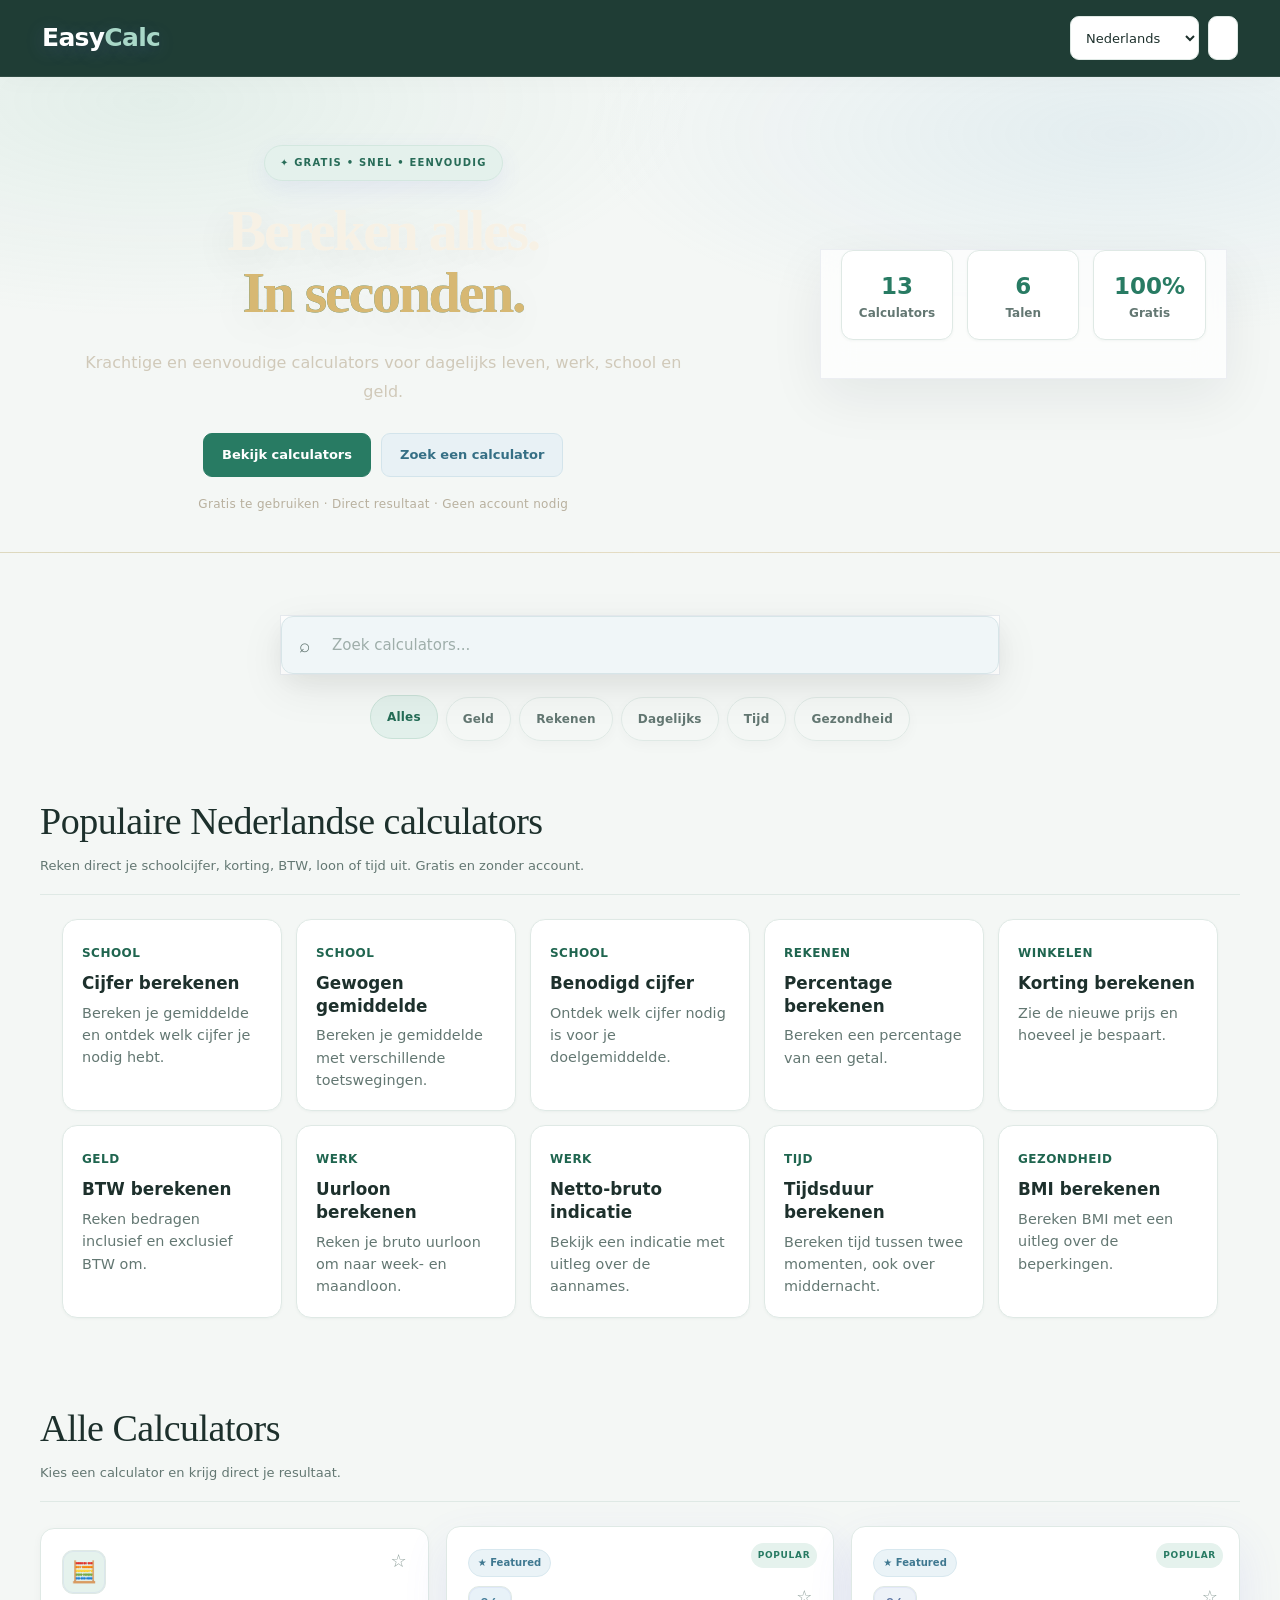
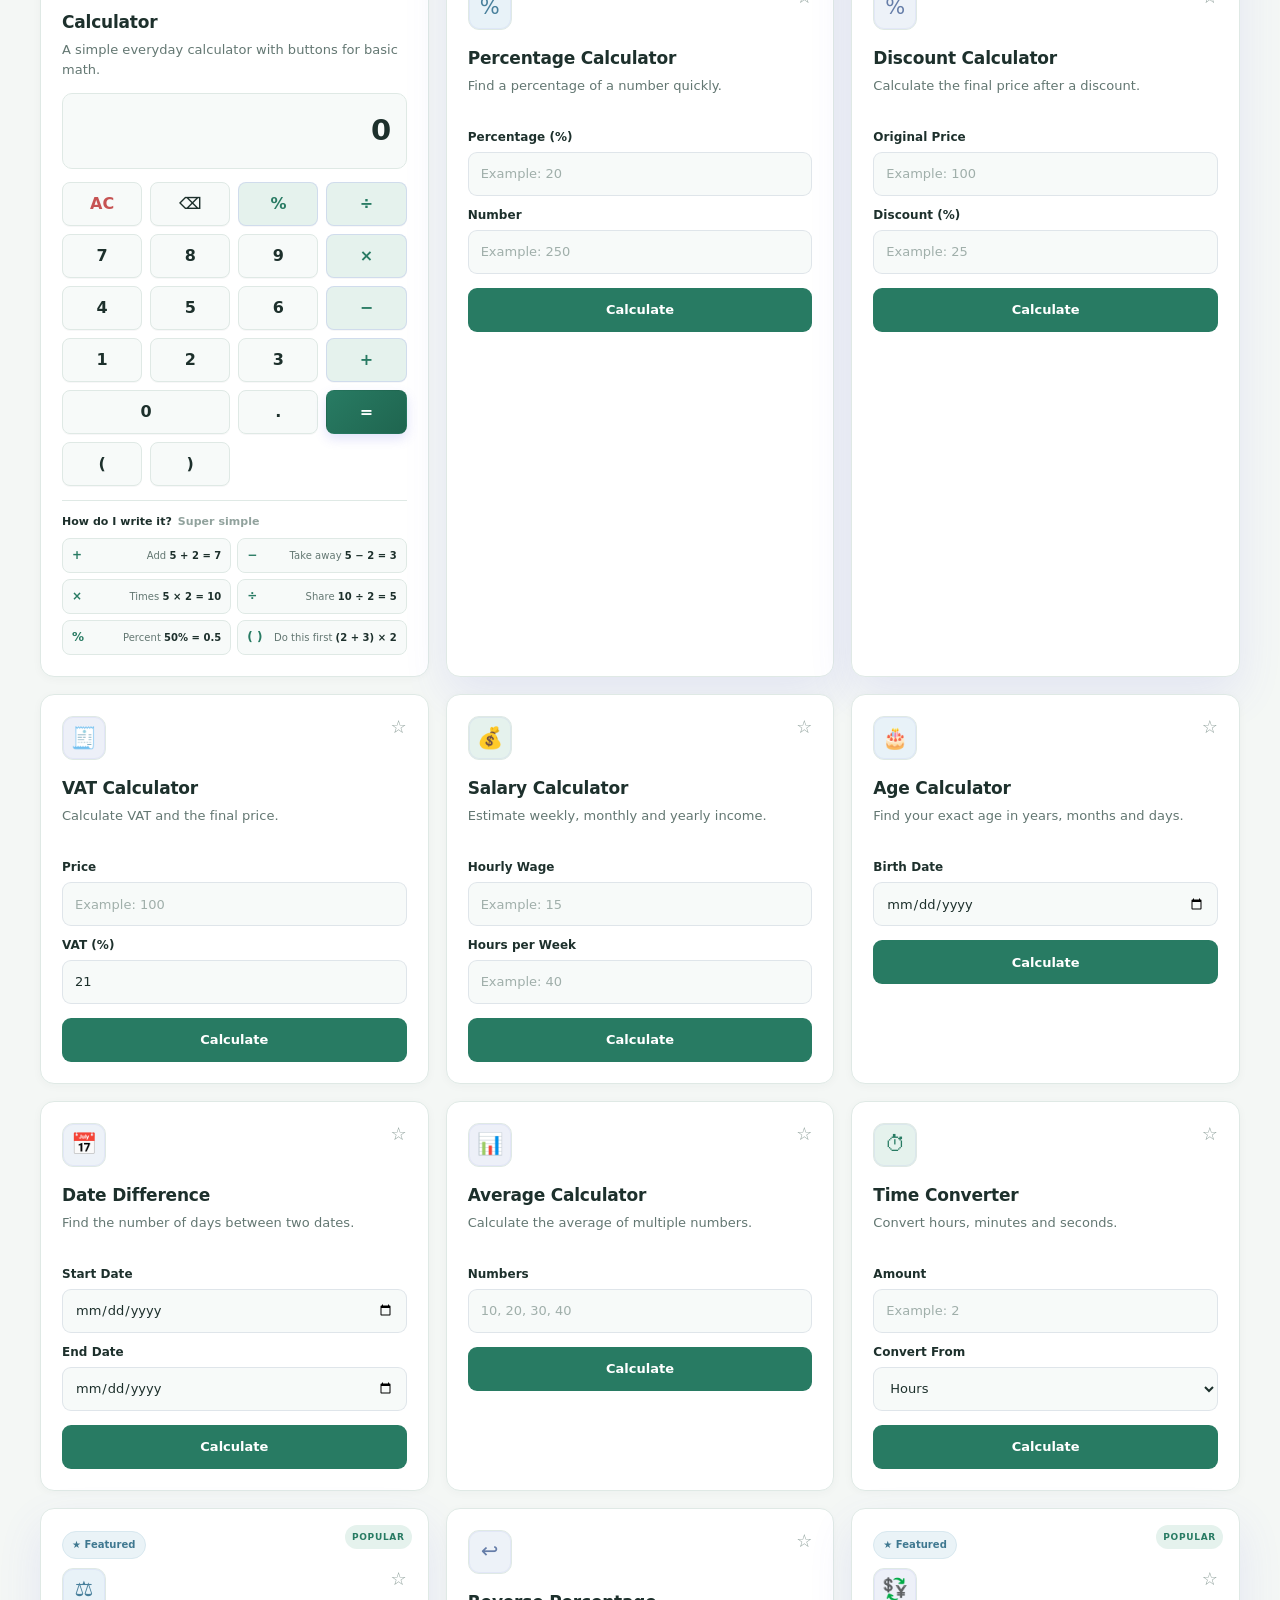
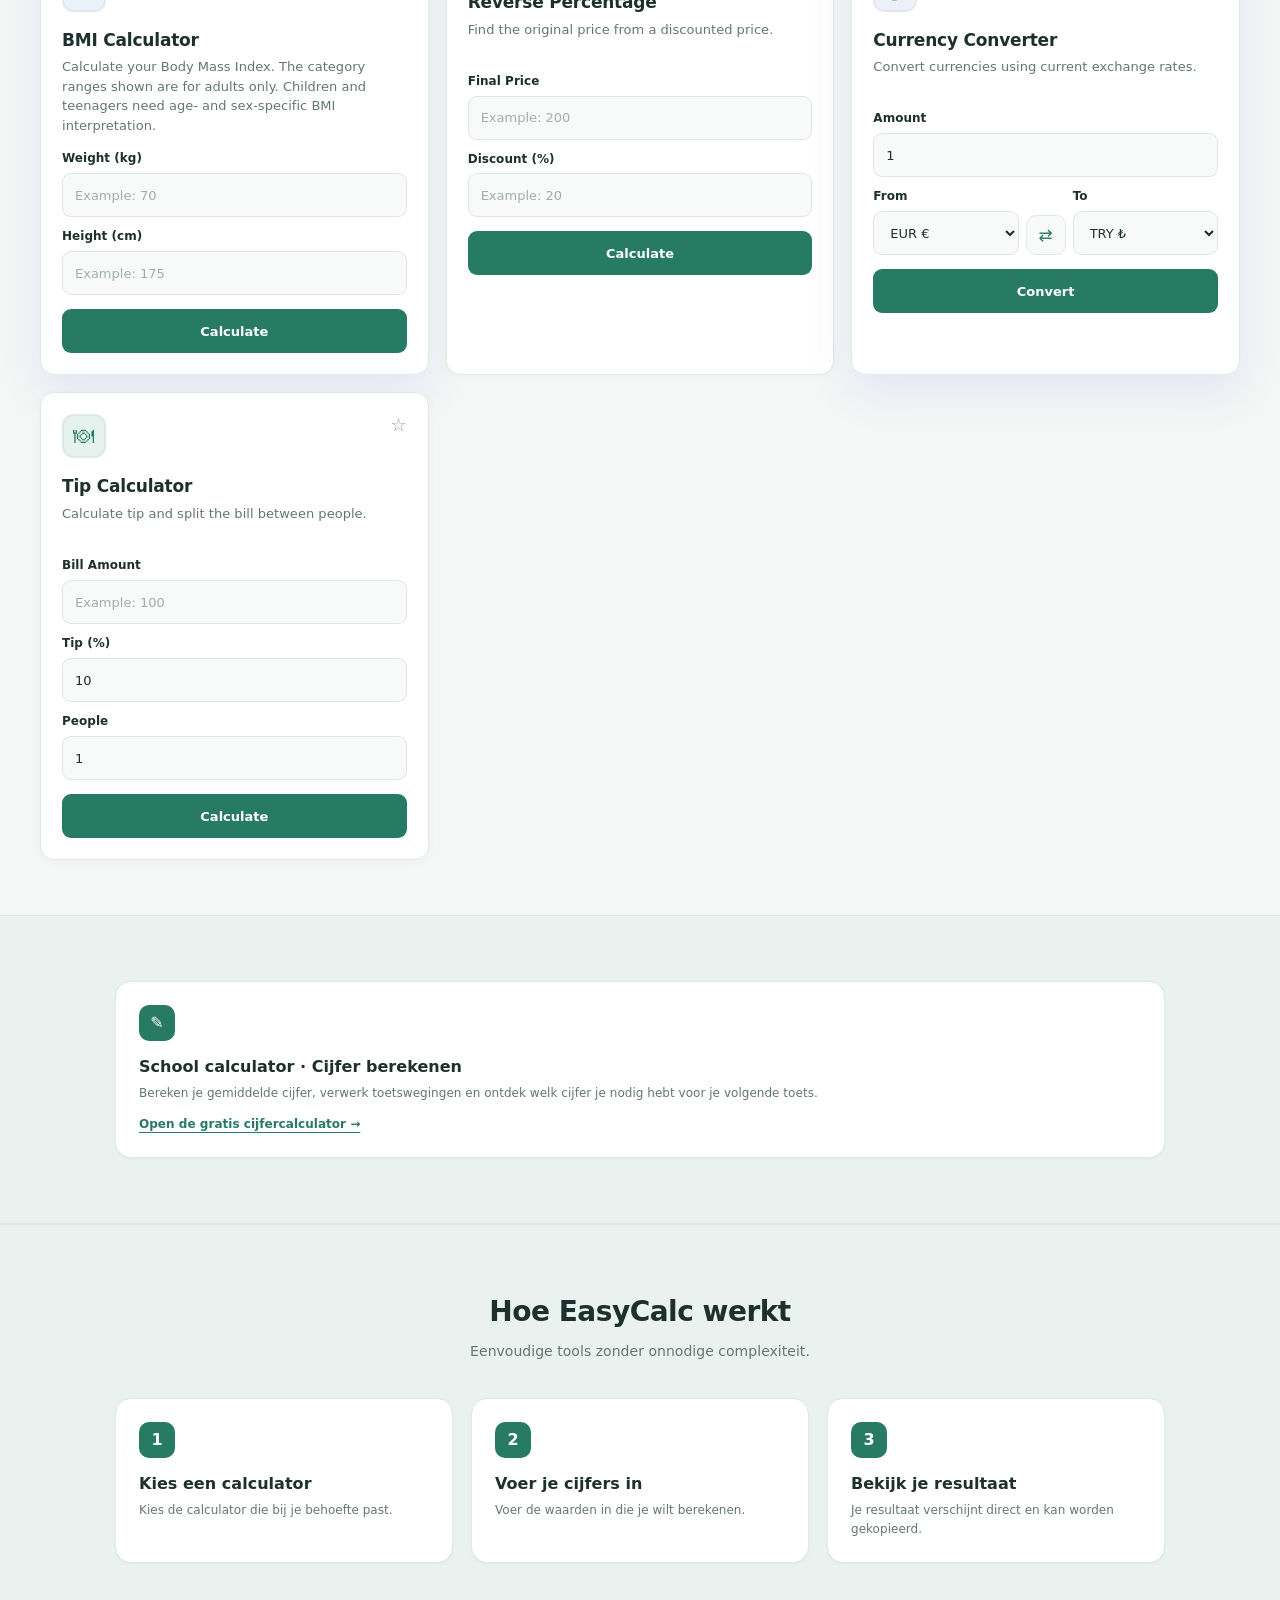
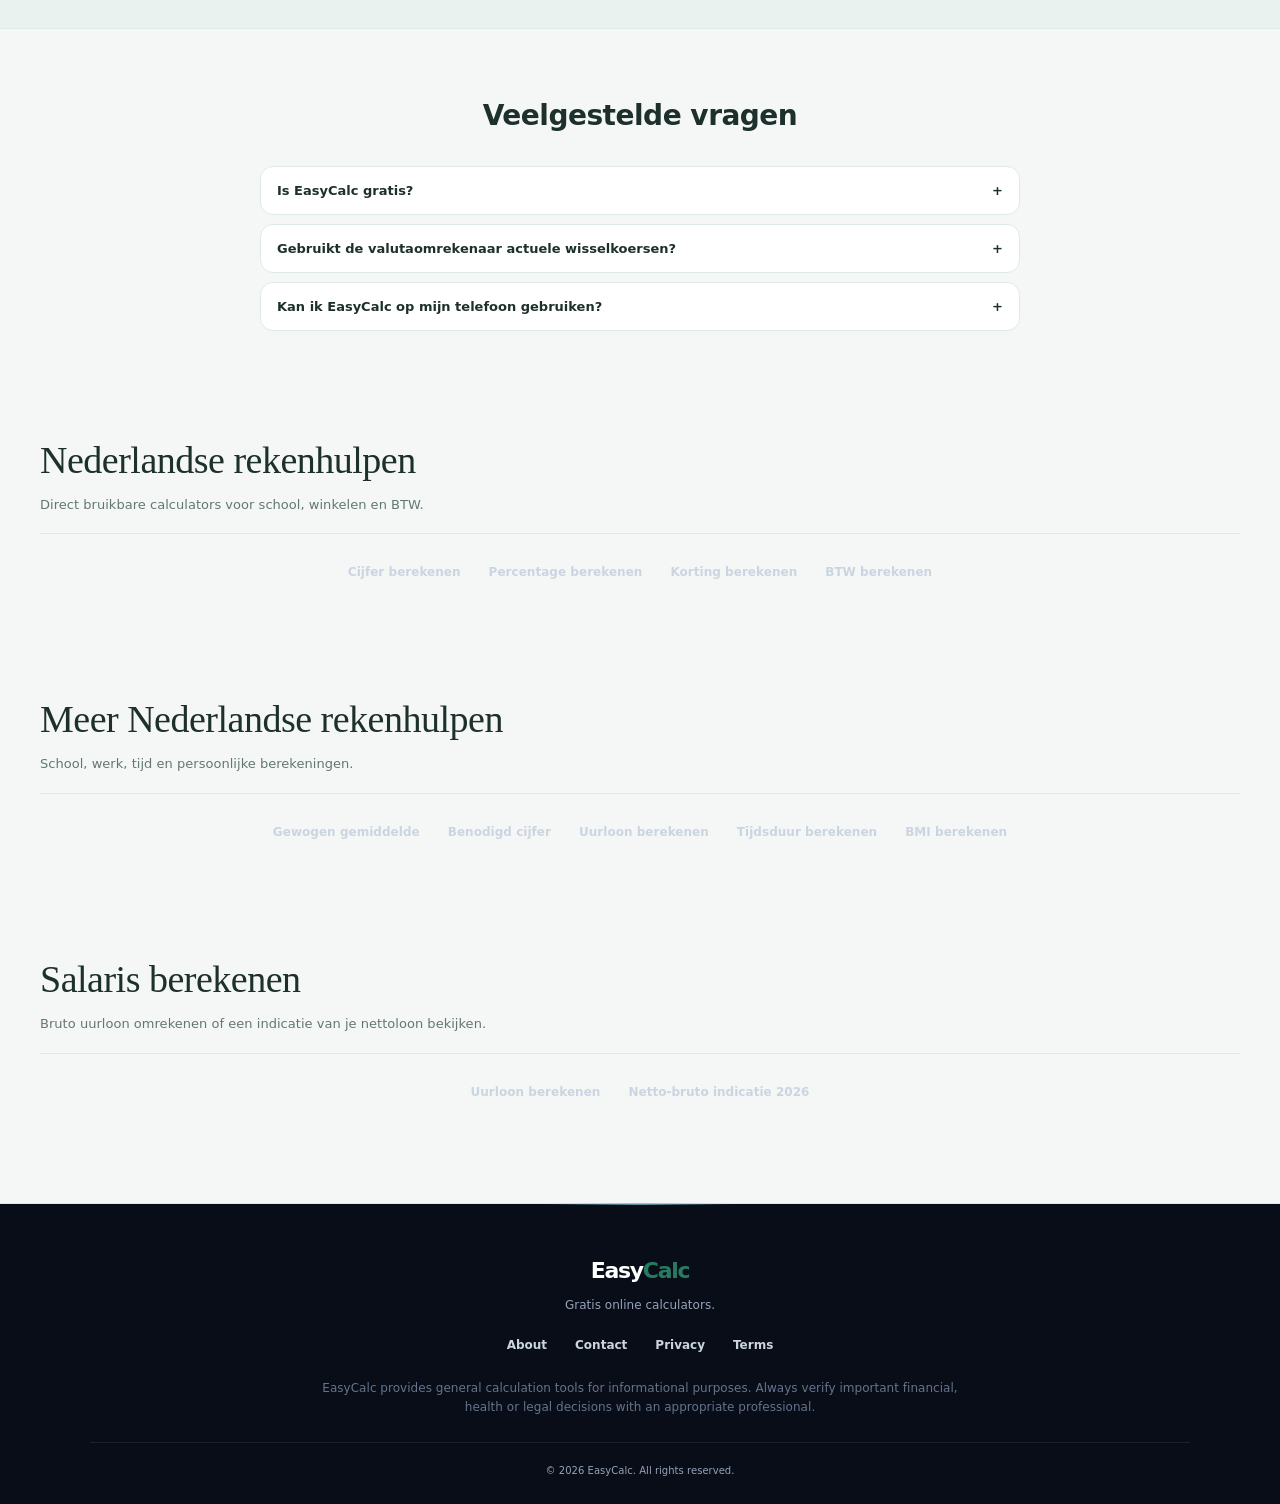
==== commit c7d10a61: "Polish theme and harden calculator edge cases" ====
--- a/index.html
+++ b/index.html
@@ -2466,7 +2466,7 @@
   box-shadow: 0 5px 18px rgba(20,18,12,.12);
 }
 .stats .stat strong {
-  color: #f0d18a !important;
+  color: #a9d8c6 !important;
   font-variant-numeric: tabular-nums;
 }
 .stats .stat span {
@@ -2483,7 +2483,7 @@
 .language-select { min-height: 44px; color: var(--text); }
 .language-select option { background: #fffdf8; color: #201f1a; }
 :focus-visible {
-  outline: 3px solid #c9a75f !important;
+  outline: 3px solid #6c9eac !important;
   outline-offset: 3px;
 }
 @media (prefers-reduced-motion: no-preference) {
@@ -2736,6 +2736,16 @@
 }
 
 /* Final brand guard: keep legacy selectors from reintroducing purple or gold accents. */
+.stats .stat{background:var(--card)!important;color:var(--text)!important;border:1px solid var(--border)!important;box-shadow:var(--shadow-sm)!important}
+.stats .stat strong{color:var(--primary)!important}
+.stats .stat span{color:var(--text-secondary)!important}
+:focus-visible{outline:3px solid rgba(91,158,170,.48)!important;outline-offset:3px}
+.language-select option{background:#fff;color:#1d302c}
+.hero-cta{background:#287b63;color:#fff;border:1px solid #287b63;box-shadow:none}
+.hero-cta:hover{background:#1f654f}
+.hero-cta.secondary{background:#e8f1f5;color:#356f85;border-color:#d3e4eb}
+.hero-cta.secondary:hover{background:#dcebf1}
+
 .favorite:hover,.favorite.active { color:#477f9b; }
 .card:nth-child(4n+3) .card-icon { background:#edf2f8; color:#657da8; }
 body.dark .card:nth-child(4n+3) .card-icon { background:rgba(127,146,190,.15); color:#b2c0e2; }
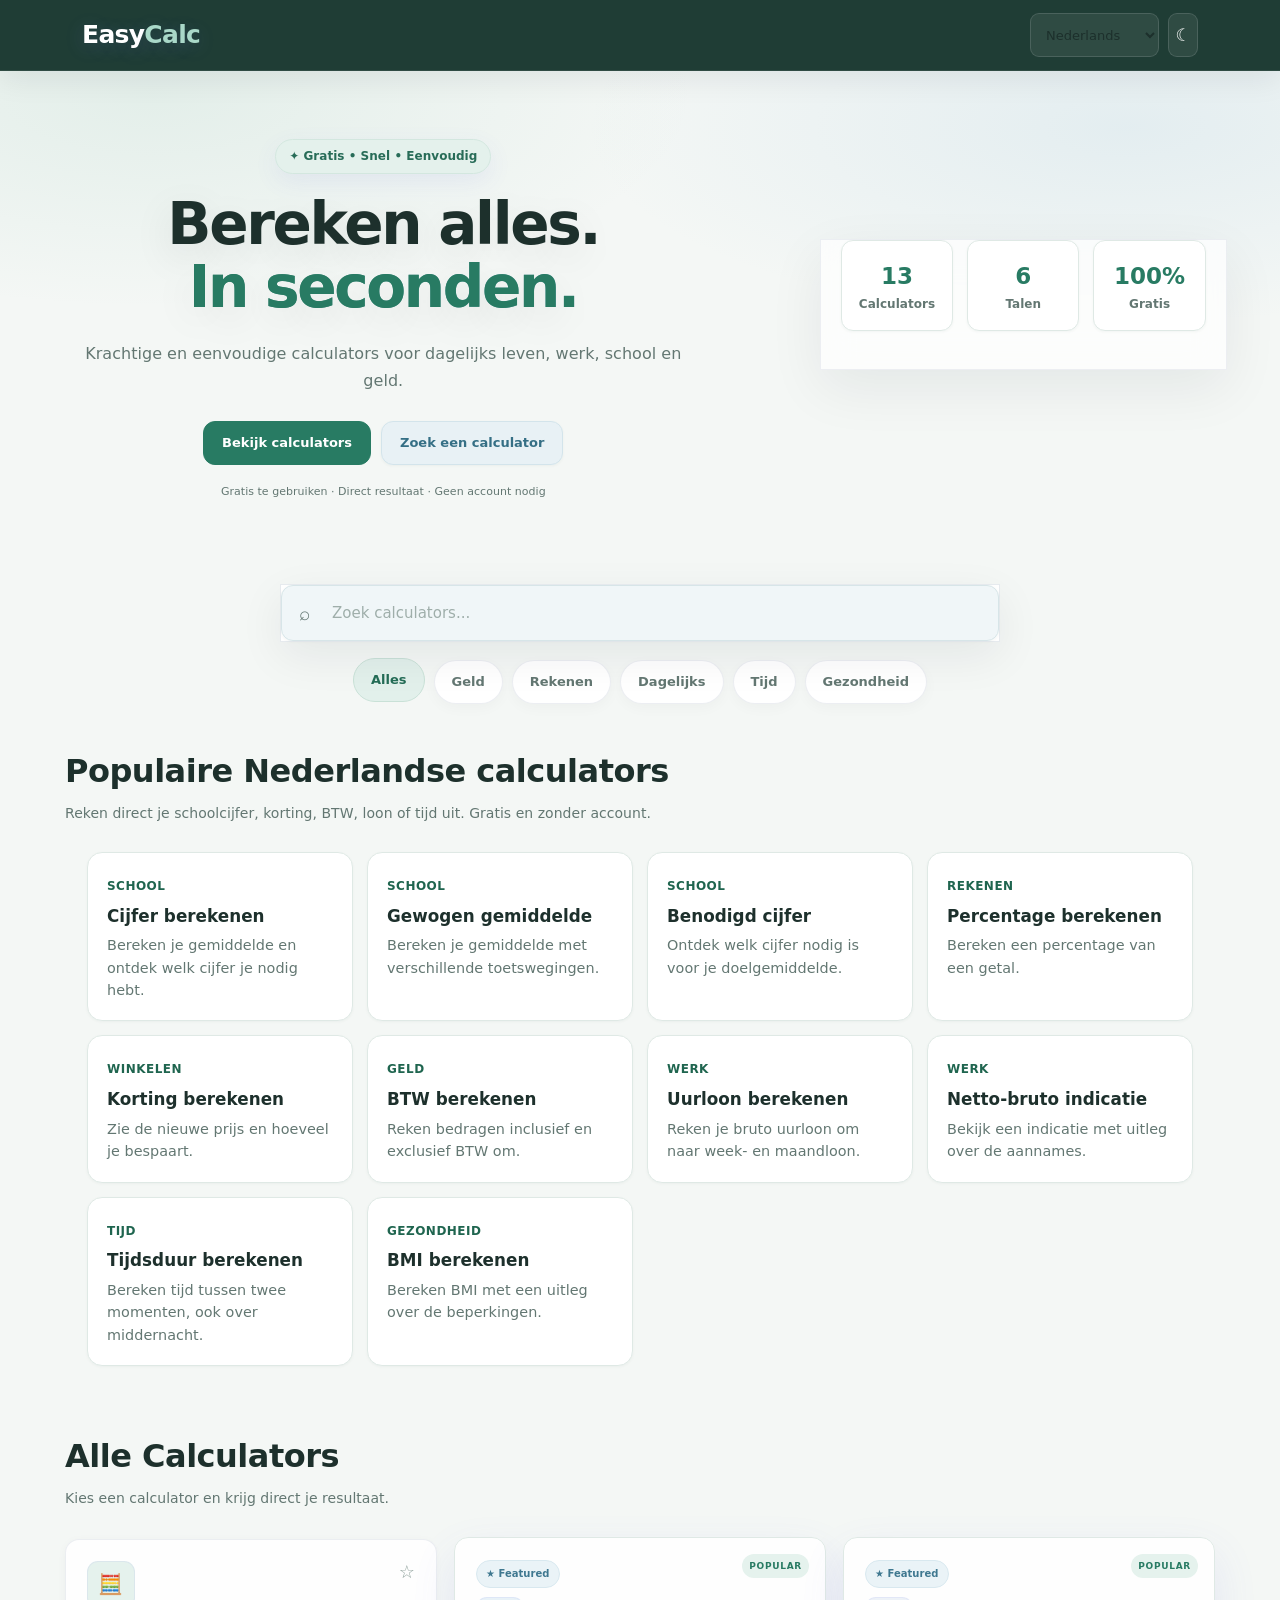
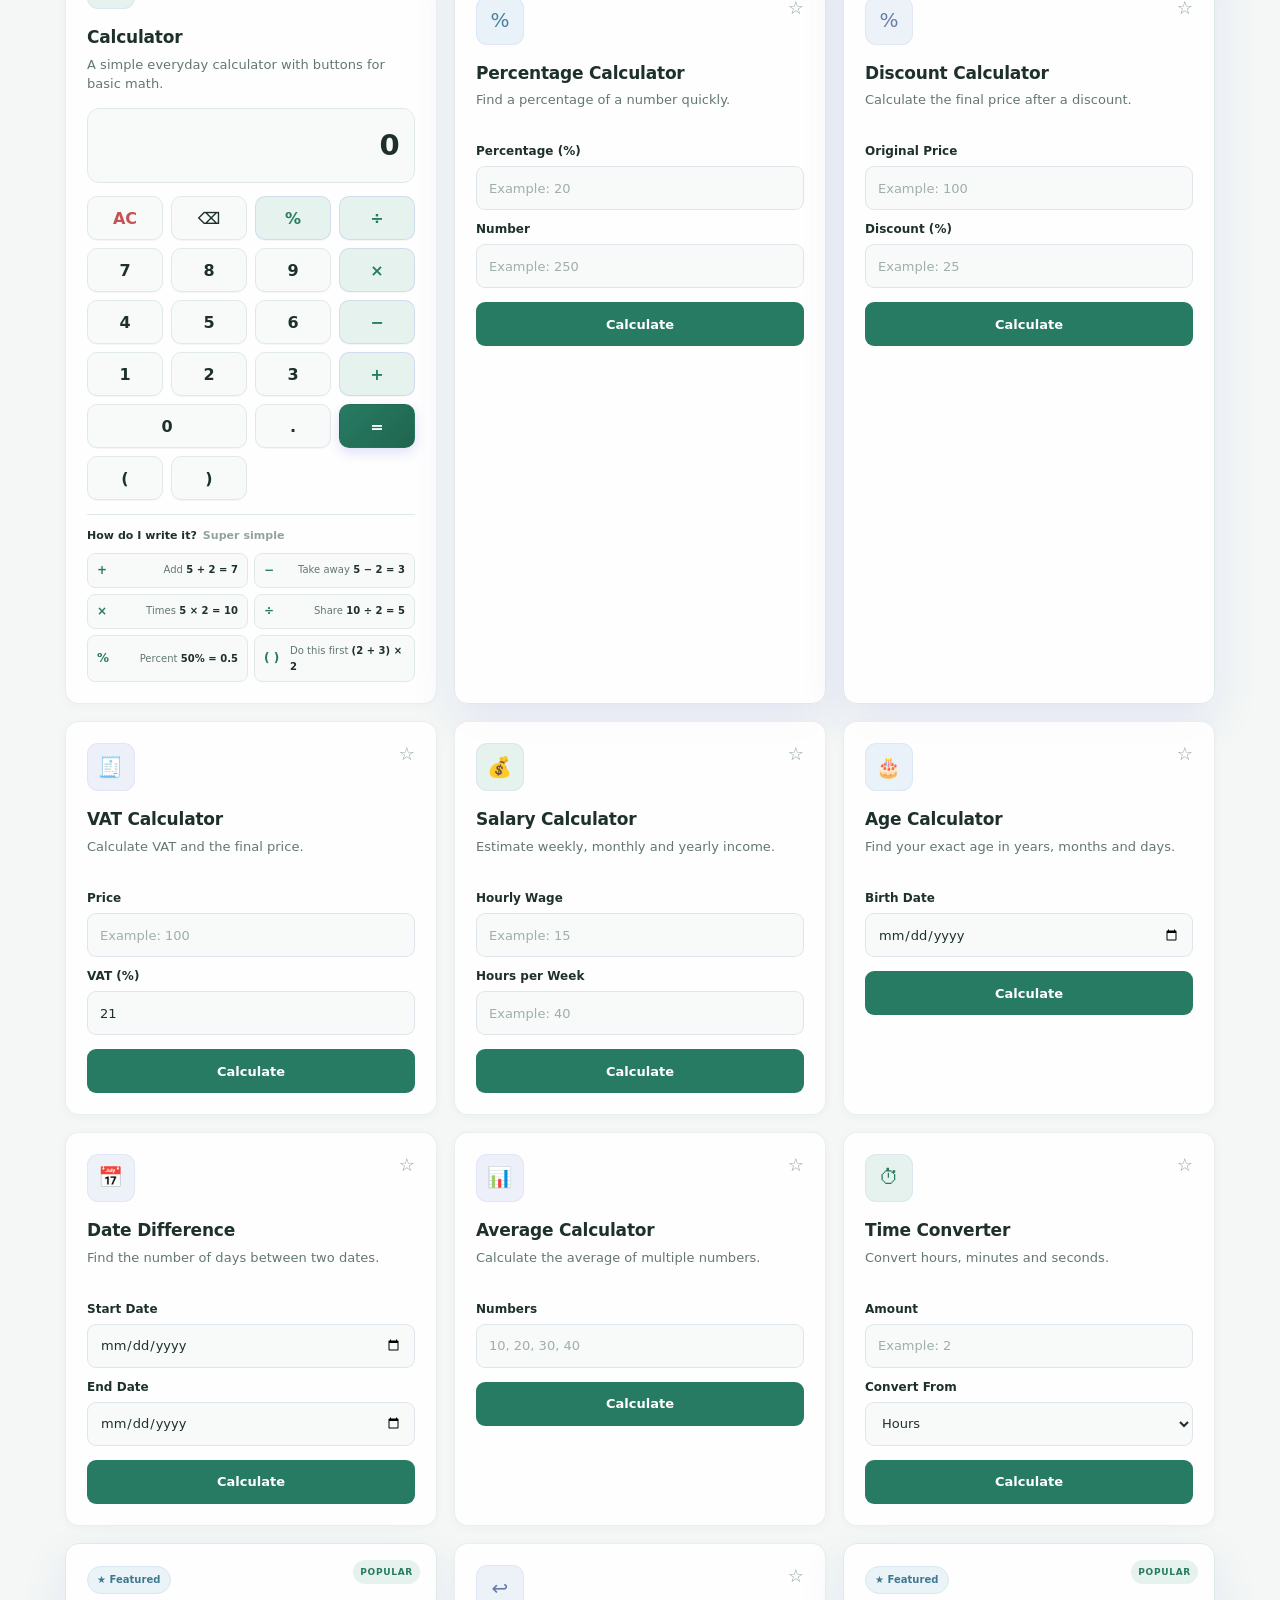
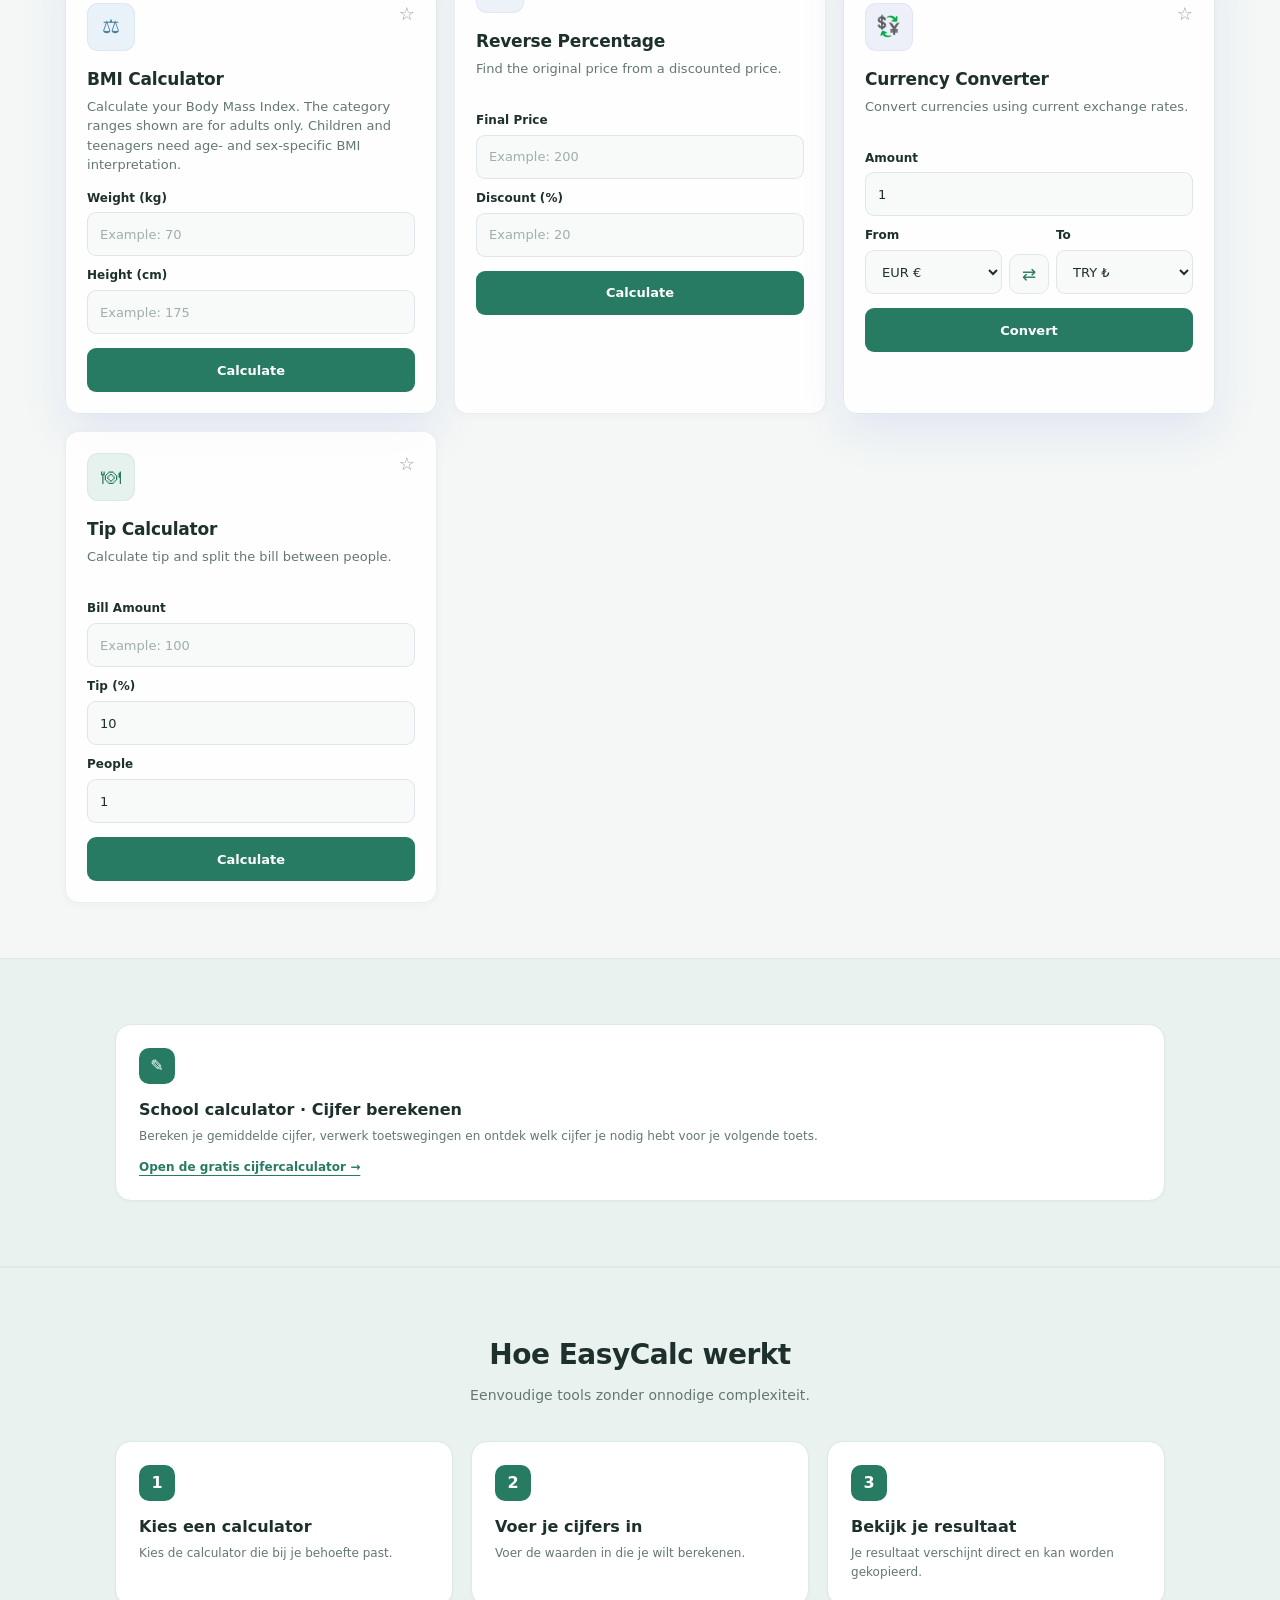
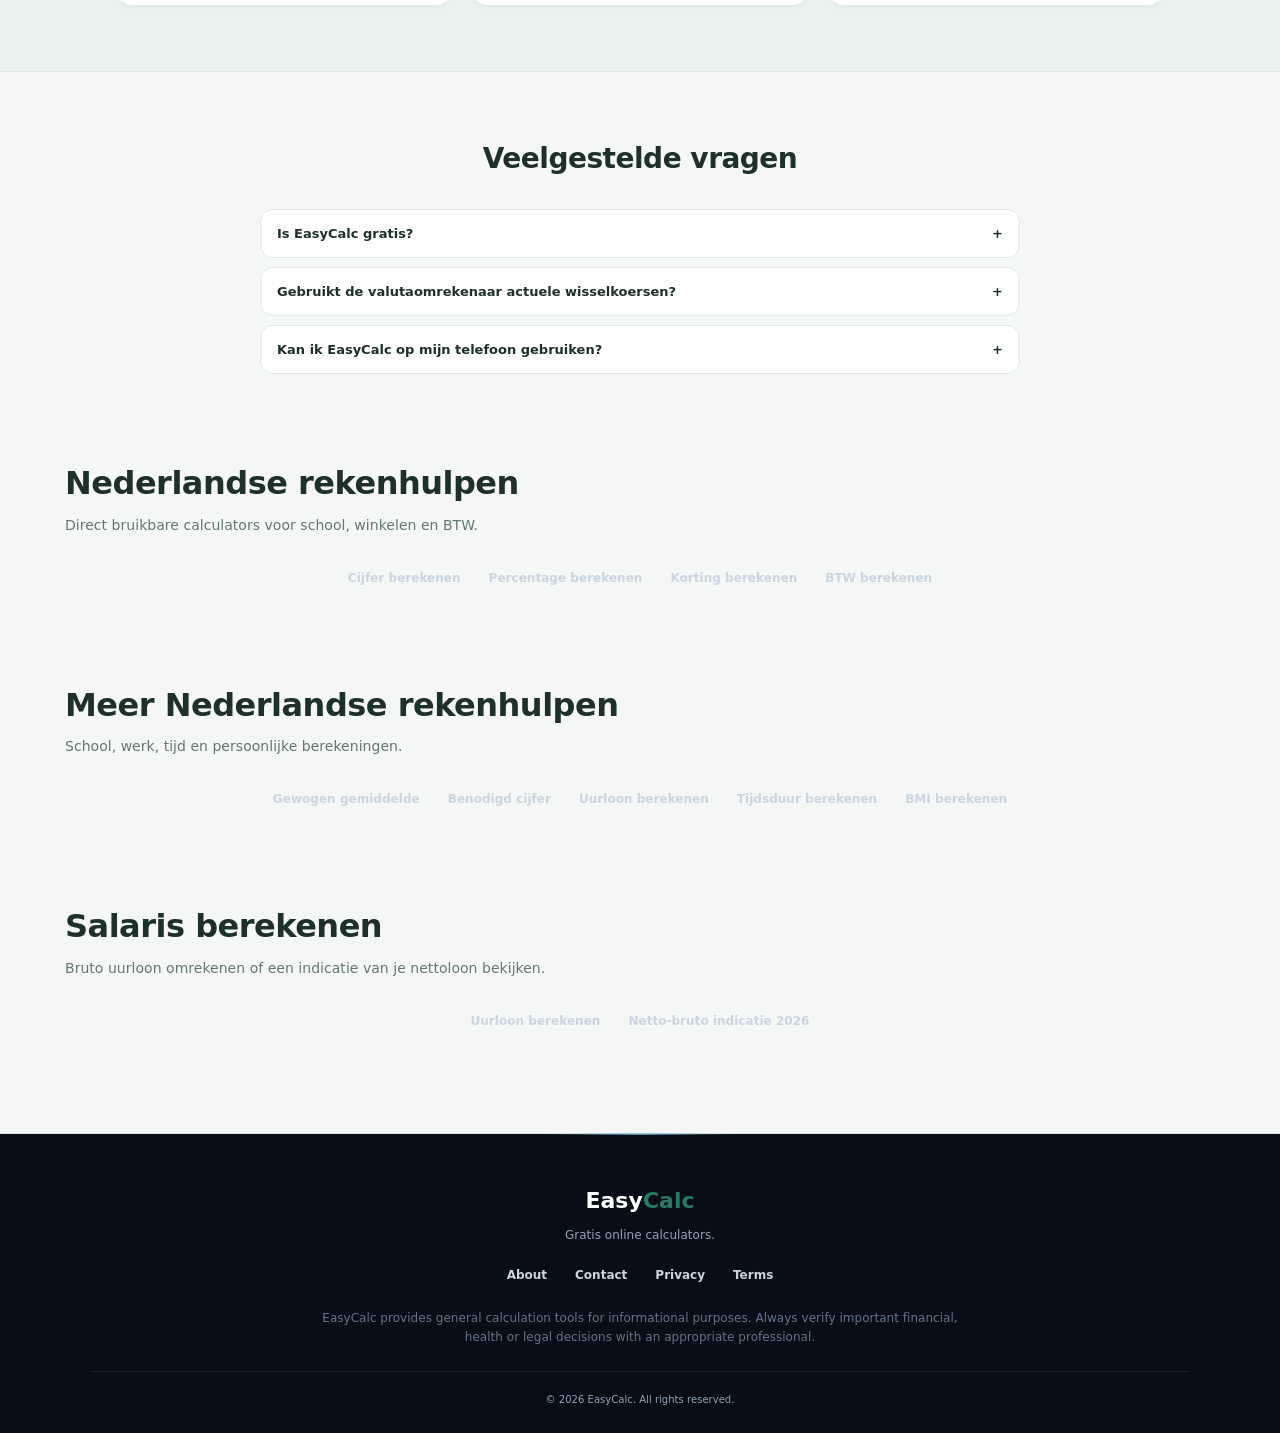
==== commit e41758e1: "Remove legacy gold theme overrides from homepage" ====
--- a/index.html
+++ b/index.html
@@ -2379,91 +2379,12 @@
 @media(prefers-reduced-motion:reduce){.card:hover{transform:none}}
 
 
-/* Premium editorial direction: obsidian, warm ivory and brushed champagne */
-:root {
-    --bg:#f4f1ea; --bg-secondary:#ebe5d9; --card:#fffdf8; --card-hover:#fffaf0;
-    --text:#201f1a; --text-secondary:#6e6a5e; --text-light:#8b8577;
-    --border:#e1d9c9; --primary:#9a7838; --primary-dark:#70531e;
-    --primary-light:#f2e8d2; --header:rgba(250,247,240,.92); --input:#fffdf8;
-    --radius:18px; --shadow-sm:0 4px 18px rgba(49,39,20,.045);
-    --shadow:0 12px 34px rgba(49,39,20,.075); --shadow-lg:0 25px 65px rgba(25,22,15,.14);
-}
-body.dark {
-    --bg:#111210; --bg-secondary:#181915; --card:#1b1c18; --card-hover:#24251e;
-    --text:#f4efe4; --text-secondary:#c1b8a5; --text-light:#9b927f;
-    --border:#39372d; --primary:#d5b46b; --primary-dark:#e7ca8b;
-    --primary-light:#39301e; --header:rgba(17,18,16,.92); --input:#171813;
-}
-body {background:var(--bg);letter-spacing:.002em}
-header {background:var(--header);border-bottom:1px solid var(--border);box-shadow:0 4px 24px rgba(20,18,12,.025)}
-.navbar {max-width:1240px;min-height:76px}
-.logo {font-size:25px;font-weight:850;letter-spacing:-.07em}
-.logo span,.footer-logo span {color:var(--primary)}
-.icon-button,.language-select {border-color:var(--border);background:var(--card)}
-.hero-wrapper {
-    background:
-      radial-gradient(ellipse at 50% 0%,rgba(179,143,70,.18),transparent 48%),
-      linear-gradient(180deg,#201f1a 0%,#171814 100%);
-    color:#f7f1e5;
-    border-bottom:1px solid rgba(199,164,95,.32);
-}
-body.dark .hero-wrapper {background:radial-gradient(ellipse at 50% 0%,rgba(179,143,70,.15),transparent 48%),linear-gradient(180deg,#1c1c17,#111210)}
-.hero {max-width:1000px;padding:88px 20px 52px}
-.hero-badge {background:rgba(206,174,111,.11);border:1px solid rgba(206,174,111,.4);color:#e3c98f;letter-spacing:.12em;text-transform:uppercase;font-size:10px;padding:9px 15px}
-.hero h1 {font-family:Georgia,"Times New Roman",serif;font-size:clamp(43px,6.5vw,78px);font-weight:500;letter-spacing:-.045em;line-height:1.02;max-width:900px;margin:0 auto 24px}
-.hero h1 span {color:#d7b873}
-.hero p {max-width:600px;color:#d0c9b9;font-size:17px;line-height:1.8}
-.hero-trust {color:#b8b09e;letter-spacing:.025em;font-size:12px}
-.hero-cta {background:#c6a45d;color:#1b1912;border:1px solid #d9bb78;border-radius:9px;font-weight:800;box-shadow:0 8px 24px rgba(0,0,0,.12)}
-.hero-cta:hover {background:#e0c37f;transform:translateY(-1px)}
-.hero-cta.secondary {background:transparent;color:#f3ead7;border-color:rgba(230,211,169,.35);box-shadow:none}
-.hero-cta.secondary:hover {background:rgba(255,255,255,.07)}
-.stats {max-width:760px;padding-bottom:42px;gap:12px}
-.stat {background:rgba(255,255,255,.045);border:1px solid rgba(230,211,169,.22);box-shadow:none;color:#f6efdf;border-radius:13px}
-.stat strong {color:#e0c37f}
-.stat span {color:#c5bdad}
-.search-area {max-width:790px;margin-top:36px;margin-bottom:22px}
-.search-box input {background:var(--card);border-color:var(--border);border-radius:11px;min-height:58px;box-shadow:0 8px 28px rgba(41,32,16,.055)}
-.search-box input:focus {border-color:var(--primary);box-shadow:0 0 0 3px var(--primary-light)}
-.categories {gap:8px;margin-bottom:32px}
-.category-btn {background:transparent;border-color:var(--border);border-radius:8px;padding:9px 16px;color:var(--text-secondary);font-size:12px;letter-spacing:.015em}
-.category-btn:hover {border-color:var(--primary);color:var(--primary-dark)}
-.category-btn.active {background:var(--text);border-color:var(--text);color:var(--bg);box-shadow:none}
-.section {max-width:1240px;padding-top:25px}
-.section-title {border-bottom:1px solid var(--border);padding-bottom:18px;margin-bottom:24px}
-.section-title h2 {font-family:Georgia,"Times New Roman",serif;font-weight:500;font-size:clamp(27px,3.5vw,38px);letter-spacing:-.035em}
-.section-title p {font-size:13px}
-.calculator-grid {gap:17px}
-.card {background:var(--card);border-color:var(--border);border-radius:14px;padding:23px;box-shadow:var(--shadow-sm);animation:none}
-.card::before {content:"";position:absolute;inset:0 auto 0 0;width:2px;background:linear-gradient(180deg,transparent,var(--primary),transparent);opacity:0;transition:opacity .2s}
-.card:hover {background:var(--card-hover);border-color:var(--primary);box-shadow:var(--shadow);transform:translateY(-2px)}
-.card:hover::before {opacity:.8}
-.card-icon {width:44px;height:44px;display:grid;place-items:center;border-radius:11px;background:var(--primary-light);border:1px solid var(--border);font-size:21px}
-.card h3 {font-size:17px;letter-spacing:-.025em}
-.card-description {font-size:13px;line-height:1.7}
-.favorite {border-radius:8px}
-.calc-display {border-radius:10px}
-.calc-key {border-radius:8px}
-input,select {accent-color:var(--primary)}
-footer {border-top:1px solid var(--border)}
-.footer-logo {letter-spacing:-.06em}
-@media(max-width:700px){
- .hero{padding:64px 20px 35px}.hero h1{font-size:clamp(42px,11vw,60px)}
- .hero p{font-size:15px}.stats{gap:7px;padding:0 12px 32px}
- .stat{padding:12px 5px}.stat strong{font-size:21px}
- .categories{padding:0 16px 8px}
- .section{padding:12px 16px 42px}
- .card{padding:20px}
-}
-@media(prefers-reduced-motion:reduce){*,*::before,*::after{scroll-behavior:auto!important;animation:none!important;transition:none!important}}
-
-
 /* Accessibility and contrast pass: one stable palette, no washed-out stat cards. */
 .stats .stat {
-  background: #292821 !important;
-  color: #fbf7ec !important;
-  border: 1px solid #66583b !important;
-  box-shadow: 0 5px 18px rgba(20,18,12,.12);
+  background: var(--card) !important;
+  color: var(--text) !important;
+  border: 1px solid var(--border) !important;
+  box-shadow: var(--shadow-sm) !important;
 }
 .stats .stat strong {
   color: #a9d8c6 !important;
@@ -2471,7 +2392,7 @@
 }
 .stats .stat span {
   display: block;
-  color: #f4eee1 !important;
+  color: var(--text-secondary) !important;
   font-size: 12px;
   font-weight: 650;
   line-height: 1.5;
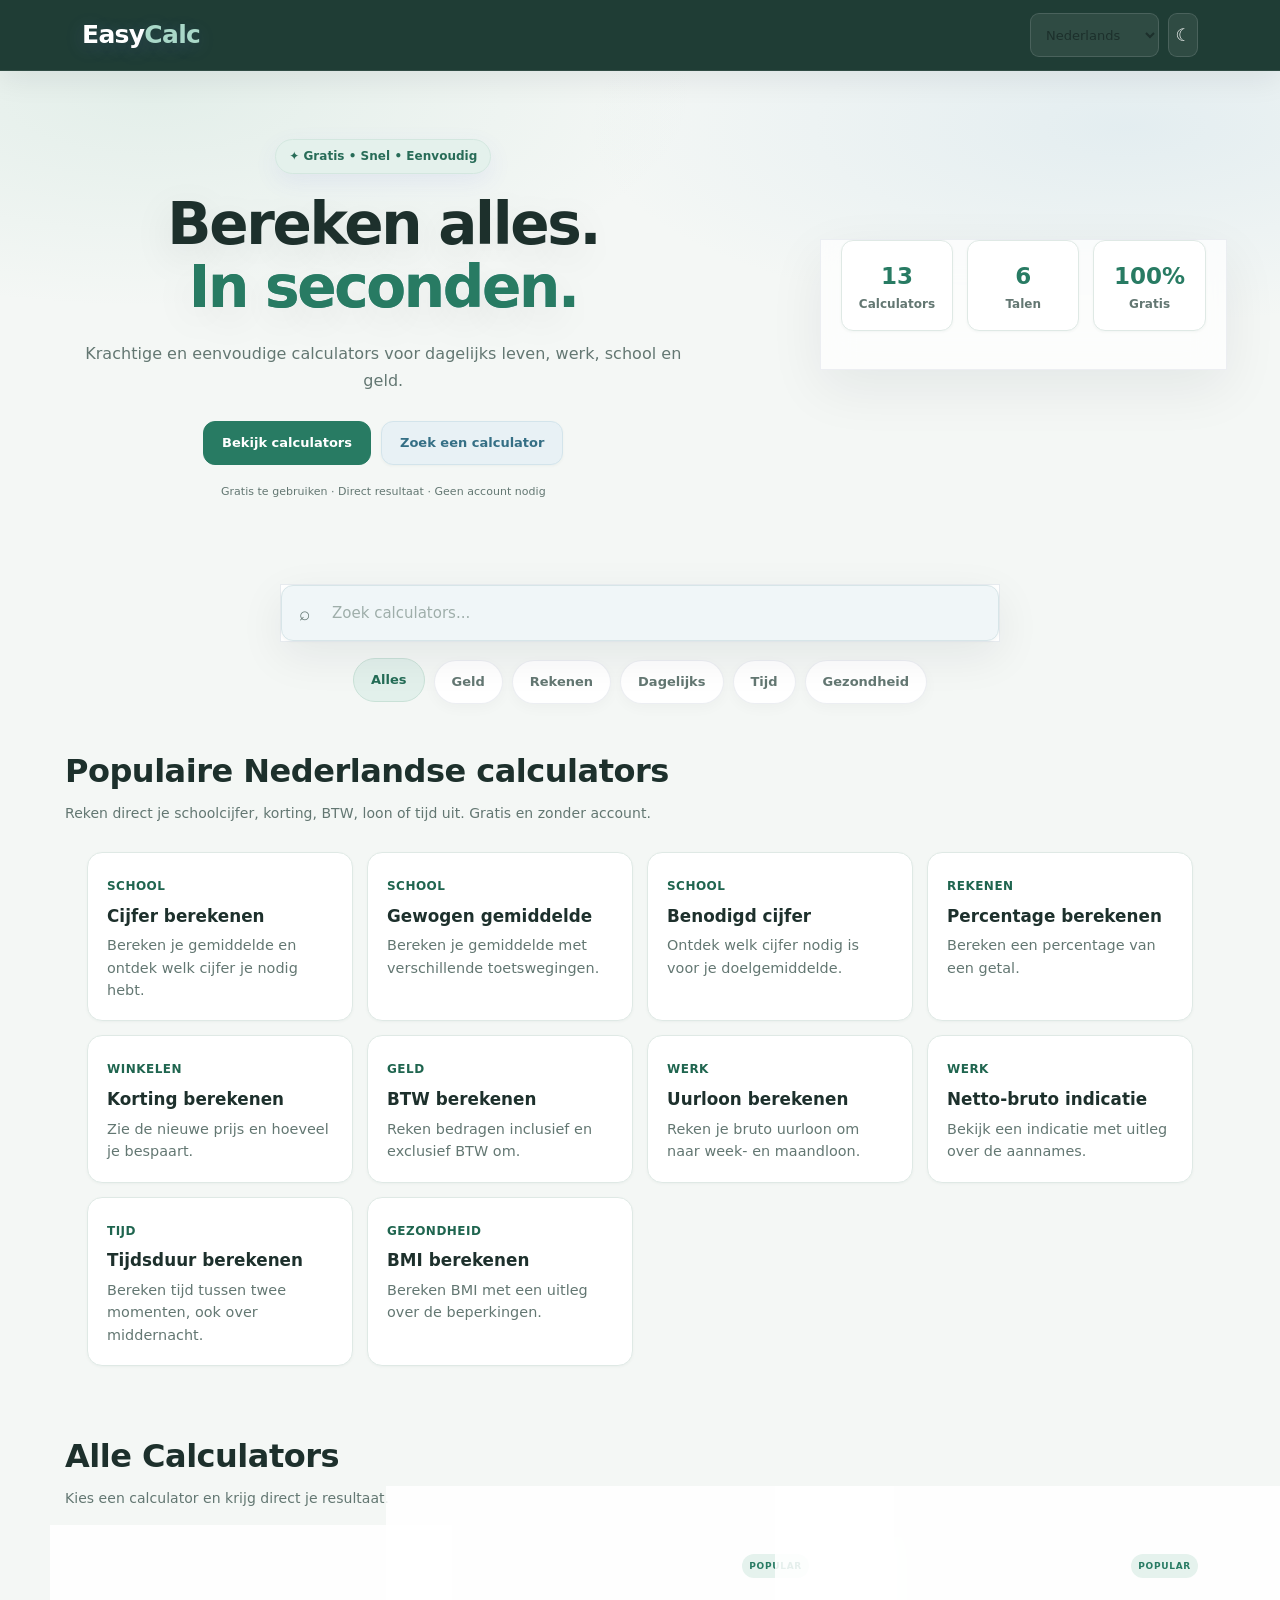
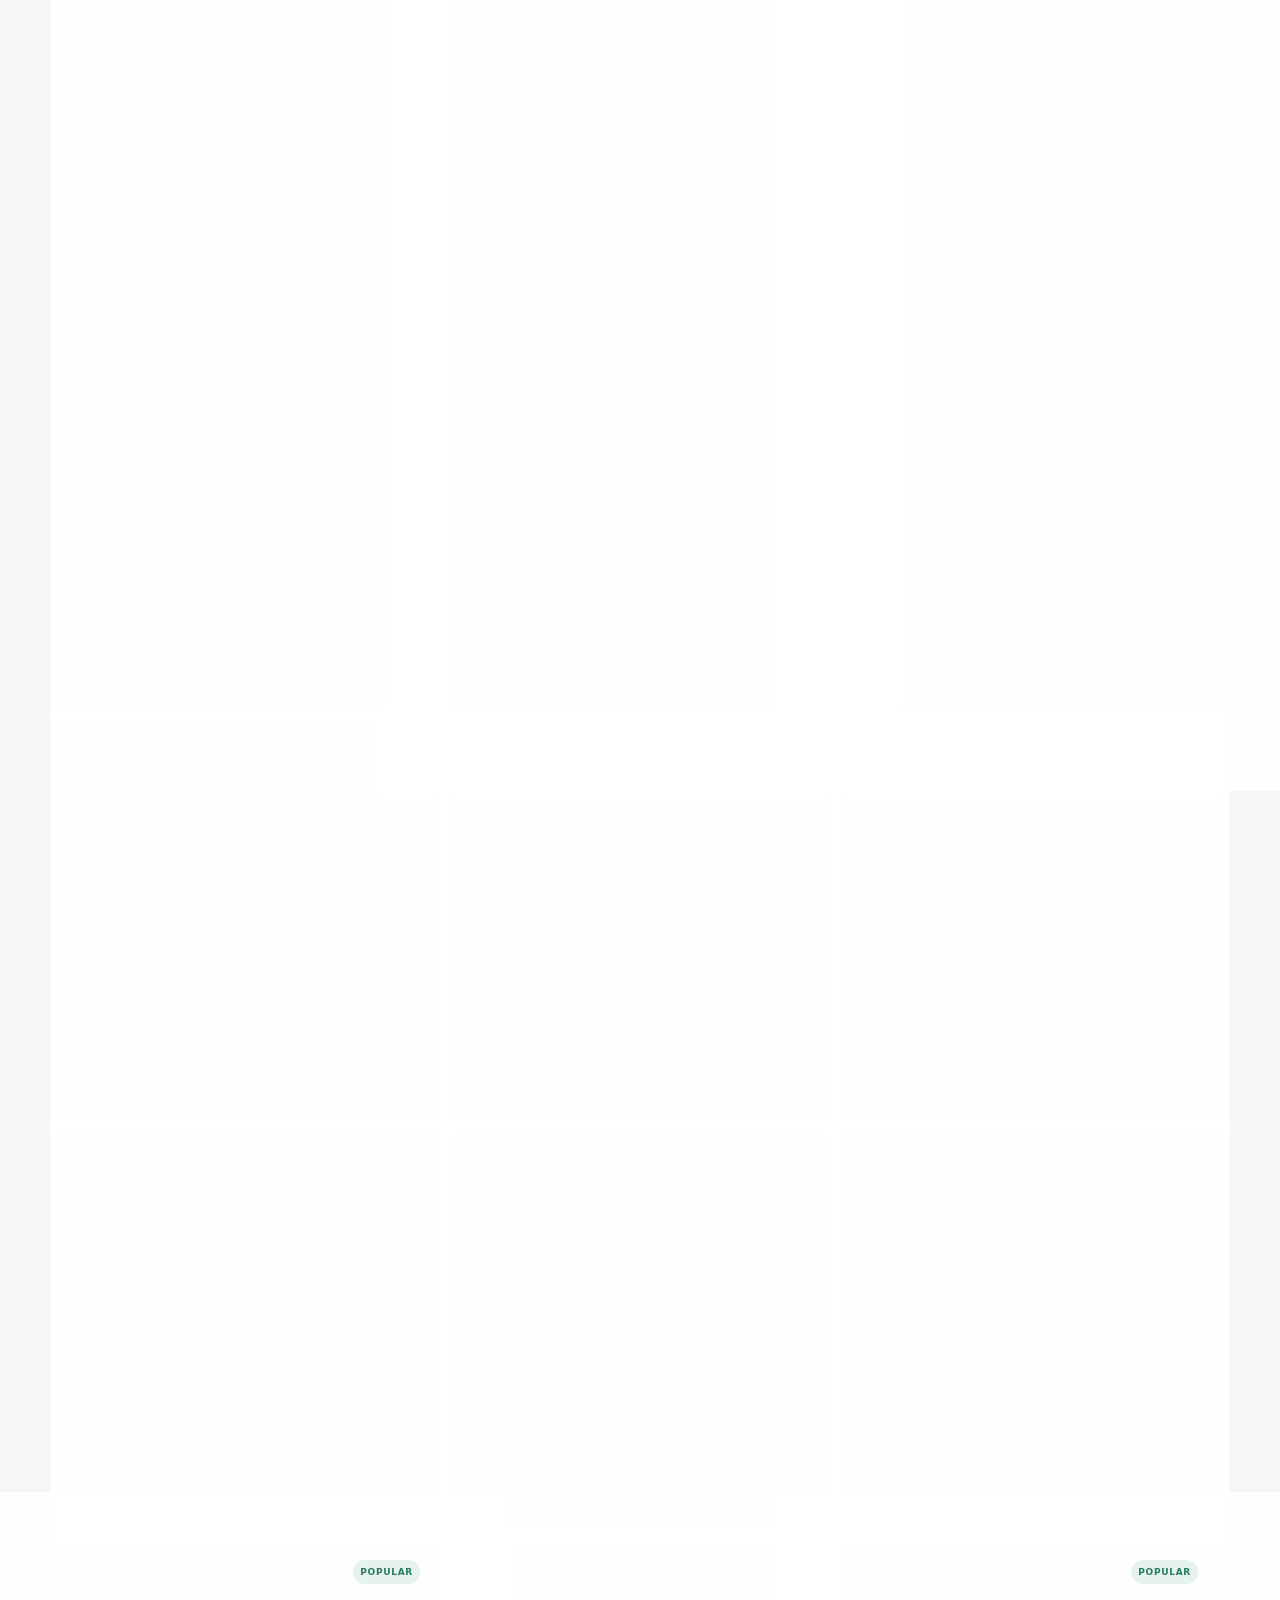
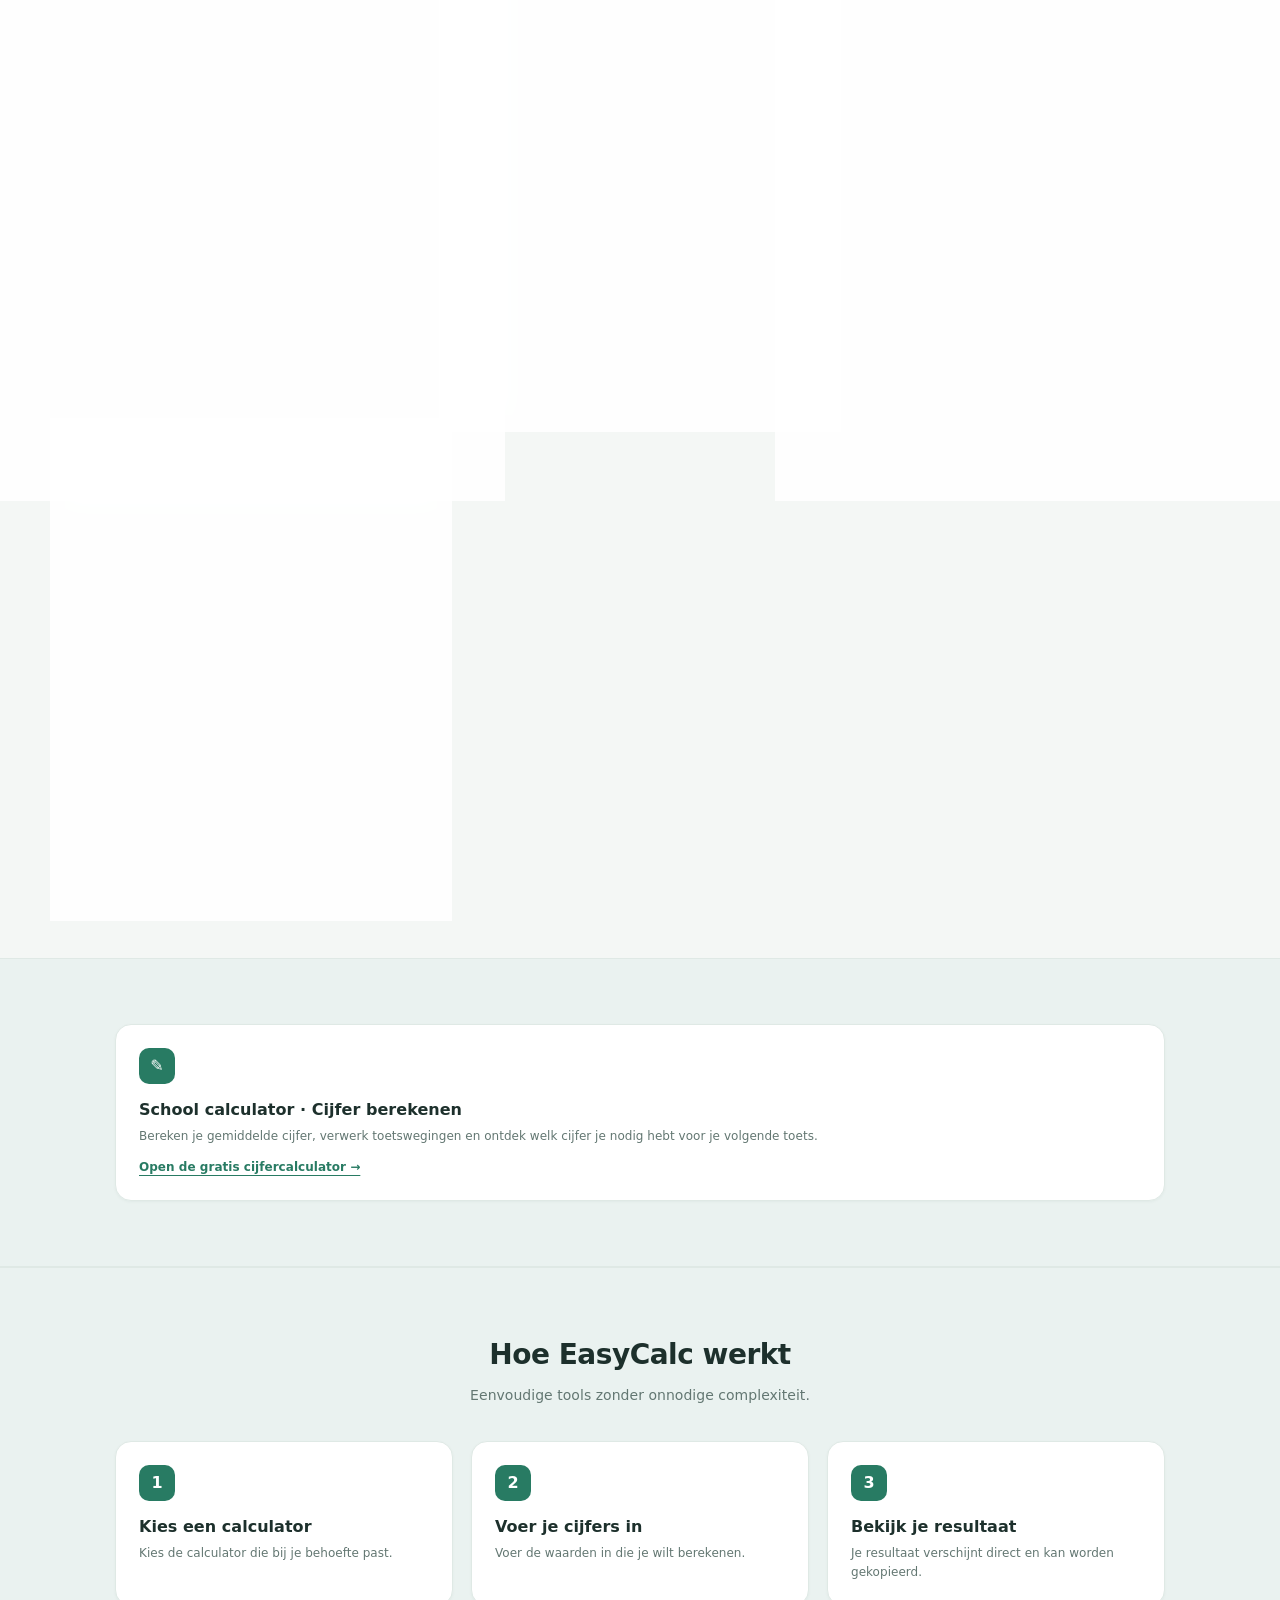
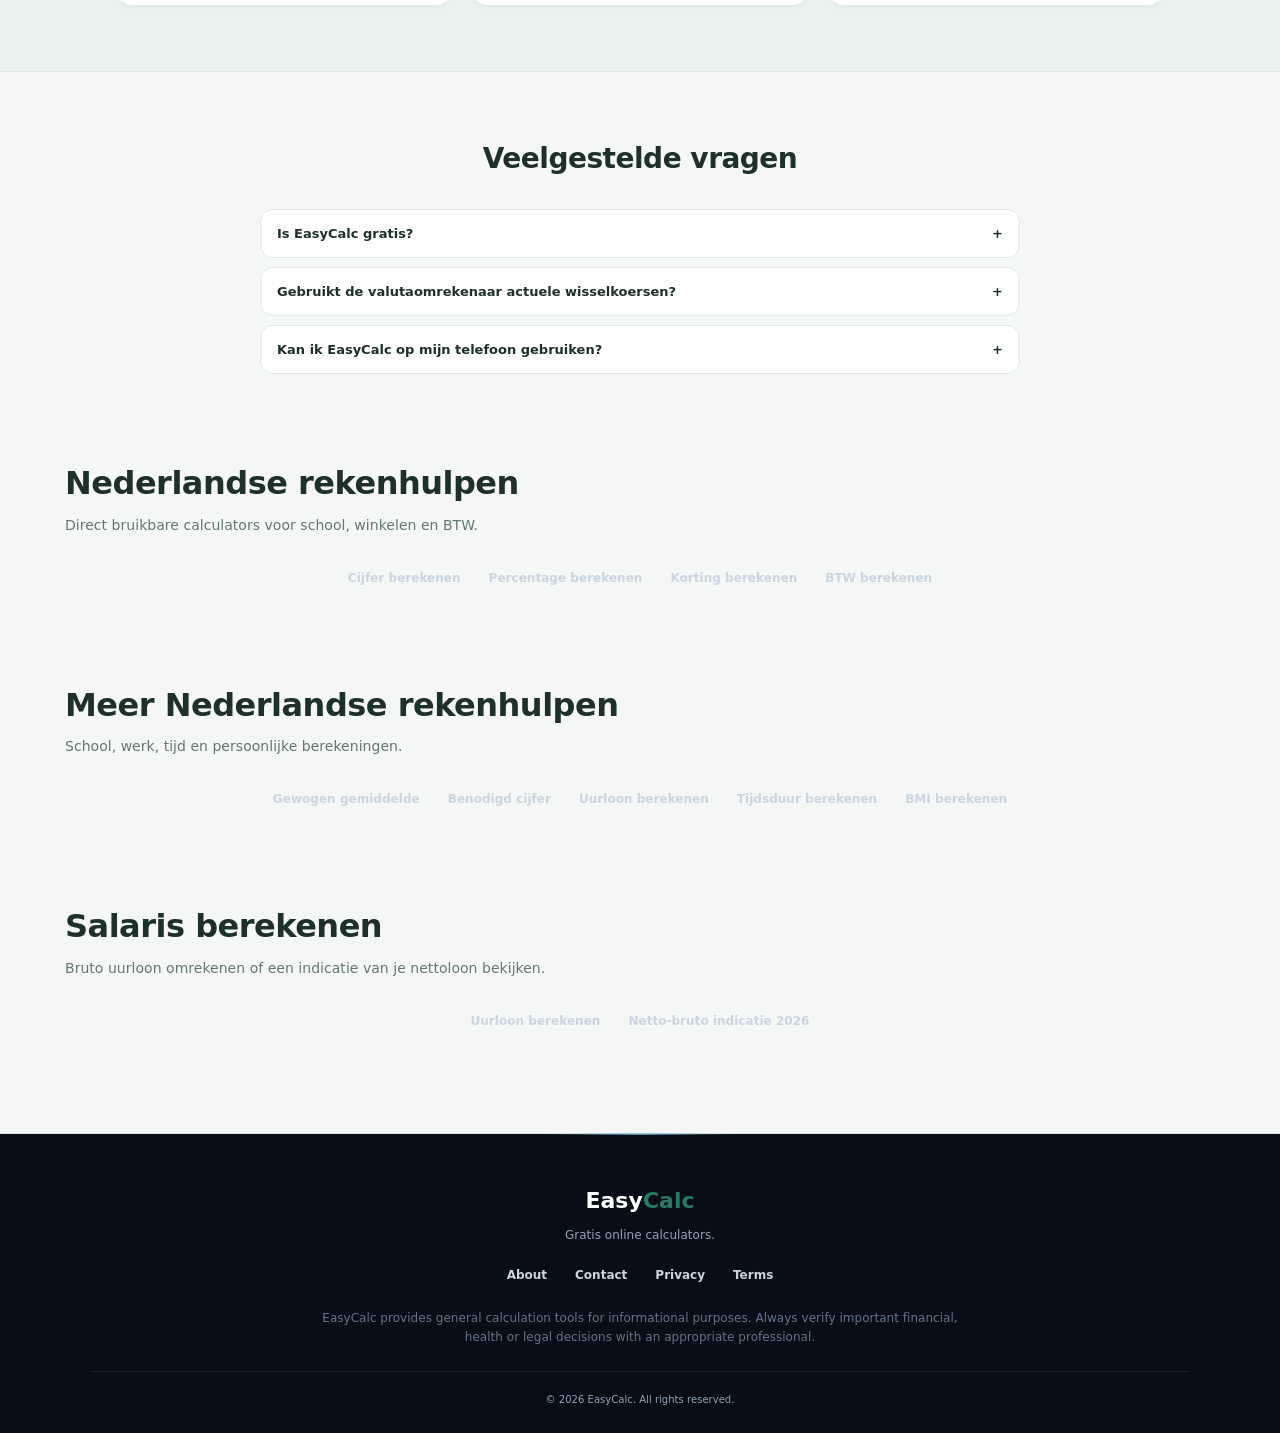
==== commit d6ea96a4: "Add a clear multilingual contact route" ====
--- a/index.html
+++ b/index.html
@@ -6622,10 +6622,10 @@
     title: 'About EasyCalc',
     html: '<p>EasyCalc is a free collection of fast, simple online calculators for everyday calculations.</p><h3>What you can calculate</h3><p>Percentages, discounts, VAT, salary, age, dates, averages, time, BMI, currency conversion, tips and more.</p><h3>Our goal</h3><p>Make common calculations quick to understand without unnecessary steps or sign-up requirements.</p>'
   },
-  contact: {
-    title: 'Contact',
-    html: '<p>For questions, feedback, bug reports or suggestions, use the contact method provided by the site owner when EasyCalc is published with its final contact address.</p><h3>Before contacting us</h3><p>Please include the calculator name, what you entered, what you expected and what happened. Do not send passwords, payment details or other sensitive information.</p>'
-  },
+  contact: {
+    title: 'Contact',
+    html: '<p>For questions, feedback, bug reports or suggestions, use the EasyCalc GitHub issue tracker.</p><p><a href="https://github.com/JustnewMaestropyjs/Easycalc/issues" target="_blank" rel="noopener noreferrer">Open the EasyCalc issue tracker</a></p><h3>Before contacting us</h3><p>Include the calculator name, what you entered, what you expected and what happened. Do not post passwords, payment details or other sensitive information in a public issue.</p>'
+  },
   privacy: {
     title: 'Privacy Policy',
     html: '<p>EasyCalc is designed to work without requiring an account.</p><h3>Calculator data</h3><p>Values entered into calculators are normally processed in your browser. Local preferences such as language, theme, favorites and recently used calculators may be stored in your browser using local storage.</p><h3>Currency conversion</h3><p>The currency converter requests exchange-rate data from an external service when you convert currencies. The external service may receive the request needed to provide the rate.</p><h3>Updates</h3><p>This privacy information may be updated when EasyCalc adds new features or third-party services.</p>'
@@ -6636,14 +6636,25 @@
   }
 };
 
-function openSiteModal(type) {
-  const data=siteModalData[type];
-  if(!data) return;
-  document.getElementById('siteModalTitle').textContent=data.title;
-  document.getElementById('siteModalContent').innerHTML=data.html;
-  document.getElementById('siteModal').classList.add('open');
-  document.body.style.overflow='hidden';
-}
+const contactModalTranslations = {
+  nl: { title: 'Contact', html: '<p>Voor vragen, feedback, bugmeldingen of suggesties kun je de EasyCalc GitHub-issue tracker gebruiken.</p><p><a href="https://github.com/JustnewMaestropyjs/Easycalc/issues" target="_blank" rel="noopener noreferrer">Open de EasyCalc-issue tracker</a></p><h3>Voordat je contact opneemt</h3><p>Vermeld de naam van de calculator, wat je hebt ingevuld, wat je verwachtte en wat er gebeurde. Plaats geen wachtwoorden, betaalgegevens of andere gevoelige informatie in een openbare melding.</p>' },
+  en: { title: 'Contact', html: '<p>For questions, feedback, bug reports or suggestions, use the EasyCalc GitHub issue tracker.</p><p><a href="https://github.com/JustnewMaestropyjs/Easycalc/issues" target="_blank" rel="noopener noreferrer">Open the EasyCalc issue tracker</a></p><h3>Before contacting us</h3><p>Include the calculator name, what you entered, what you expected and what happened. Do not post passwords, payment details or other sensitive information in a public issue.</p>' },
+  tr: { title: 'İletişim', html: '<p>Sorular, geri bildirimler, hata bildirimleri ve öneriler için EasyCalc GitHub bildirim sayfasını kullanabilirsin.</p><p><a href="https://github.com/JustnewMaestropyjs/Easycalc/issues" target="_blank" rel="noopener noreferrer">EasyCalc bildirim sayfasını aç</a></p><h3>Bildirim göndermeden önce</h3><p>Hesap makinesinin adını, ne girdiğini, ne beklediğini ve ne olduğunu belirt. Herkese açık bildirimlerde parola, ödeme bilgisi veya başka hassas bilgiler paylaşma.</p>' },
+  de: { title: 'Kontakt', html: '<p>Für Fragen, Feedback, Fehlerberichte oder Vorschläge nutze bitte den GitHub-Issue-Tracker von EasyCalc.</p><p><a href="https://github.com/JustnewMaestropyjs/Easycalc/issues" target="_blank" rel="noopener noreferrer">EasyCalc-Issue-Tracker öffnen</a></p><h3>Vor dem Kontakt</h3><p>Nenne den Rechner, deine Eingaben, das erwartete Ergebnis und was tatsächlich passiert ist. Teile keine Passwörter, Zahlungsdaten oder andere vertrauliche Informationen in öffentlichen Meldungen.</p>' },
+  es: { title: 'Contacto', html: '<p>Para preguntas, comentarios, informes de errores o sugerencias, utiliza el rastreador de incidencias de EasyCalc en GitHub.</p><p><a href="https://github.com/JustnewMaestropyjs/Easycalc/issues" target="_blank" rel="noopener noreferrer">Abrir el rastreador de incidencias</a></p><h3>Antes de contactar</h3><p>Incluye el nombre de la calculadora, los datos introducidos, el resultado esperado y lo que ocurrió. No publiques contraseñas, datos de pago ni otra información sensible.</p>' },
+  ru: { title: 'Контакты', html: '<p>Для вопросов, отзывов, сообщений об ошибках и предложений используйте раздел Issues проекта EasyCalc на GitHub.</p><p><a href="https://github.com/JustnewMaestropyjs/Easycalc/issues" target="_blank" rel="noopener noreferrer">Открыть раздел Issues EasyCalc</a></p><h3>Перед отправкой сообщения</h3><p>Укажите название калькулятора, введённые данные, ожидаемый результат и фактическое поведение. Не публикуйте пароли, платёжные данные и другую конфиденциальную информацию.</p>' }
+};
+
+function openSiteModal(type) {
+  const data=siteModalData[type];
+  if(!data) return;
+  const language=document.getElementById('language')?.value || 'nl';
+  const modalData=type === 'contact' ? (contactModalTranslations[language] || contactModalTranslations.en) : data;
+  document.getElementById('siteModalTitle').textContent=modalData.title;
+  document.getElementById('siteModalContent').innerHTML=modalData.html;
+  document.getElementById('siteModal').classList.add('open');
+  document.body.style.overflow='hidden';
+}
 function closeSiteModal() {
   document.getElementById('siteModal').classList.remove('open');
   document.body.style.overflow='';
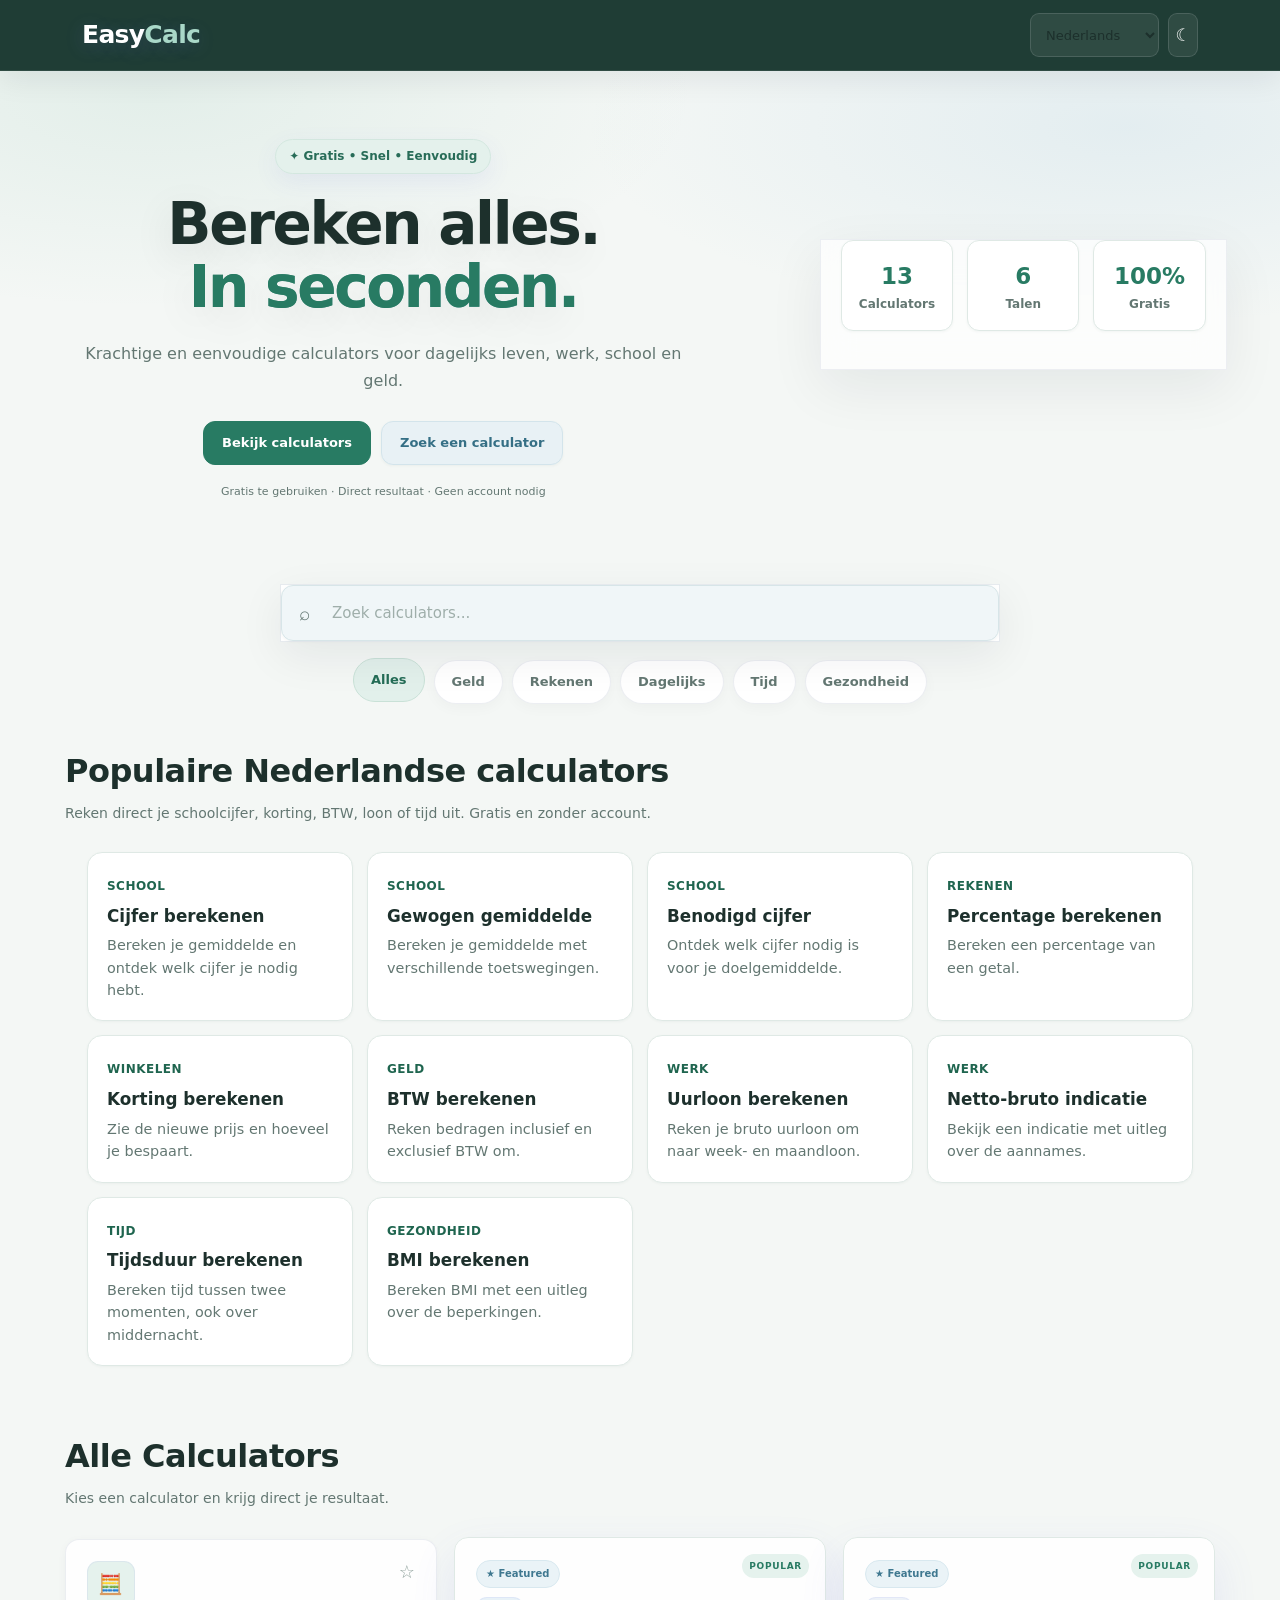
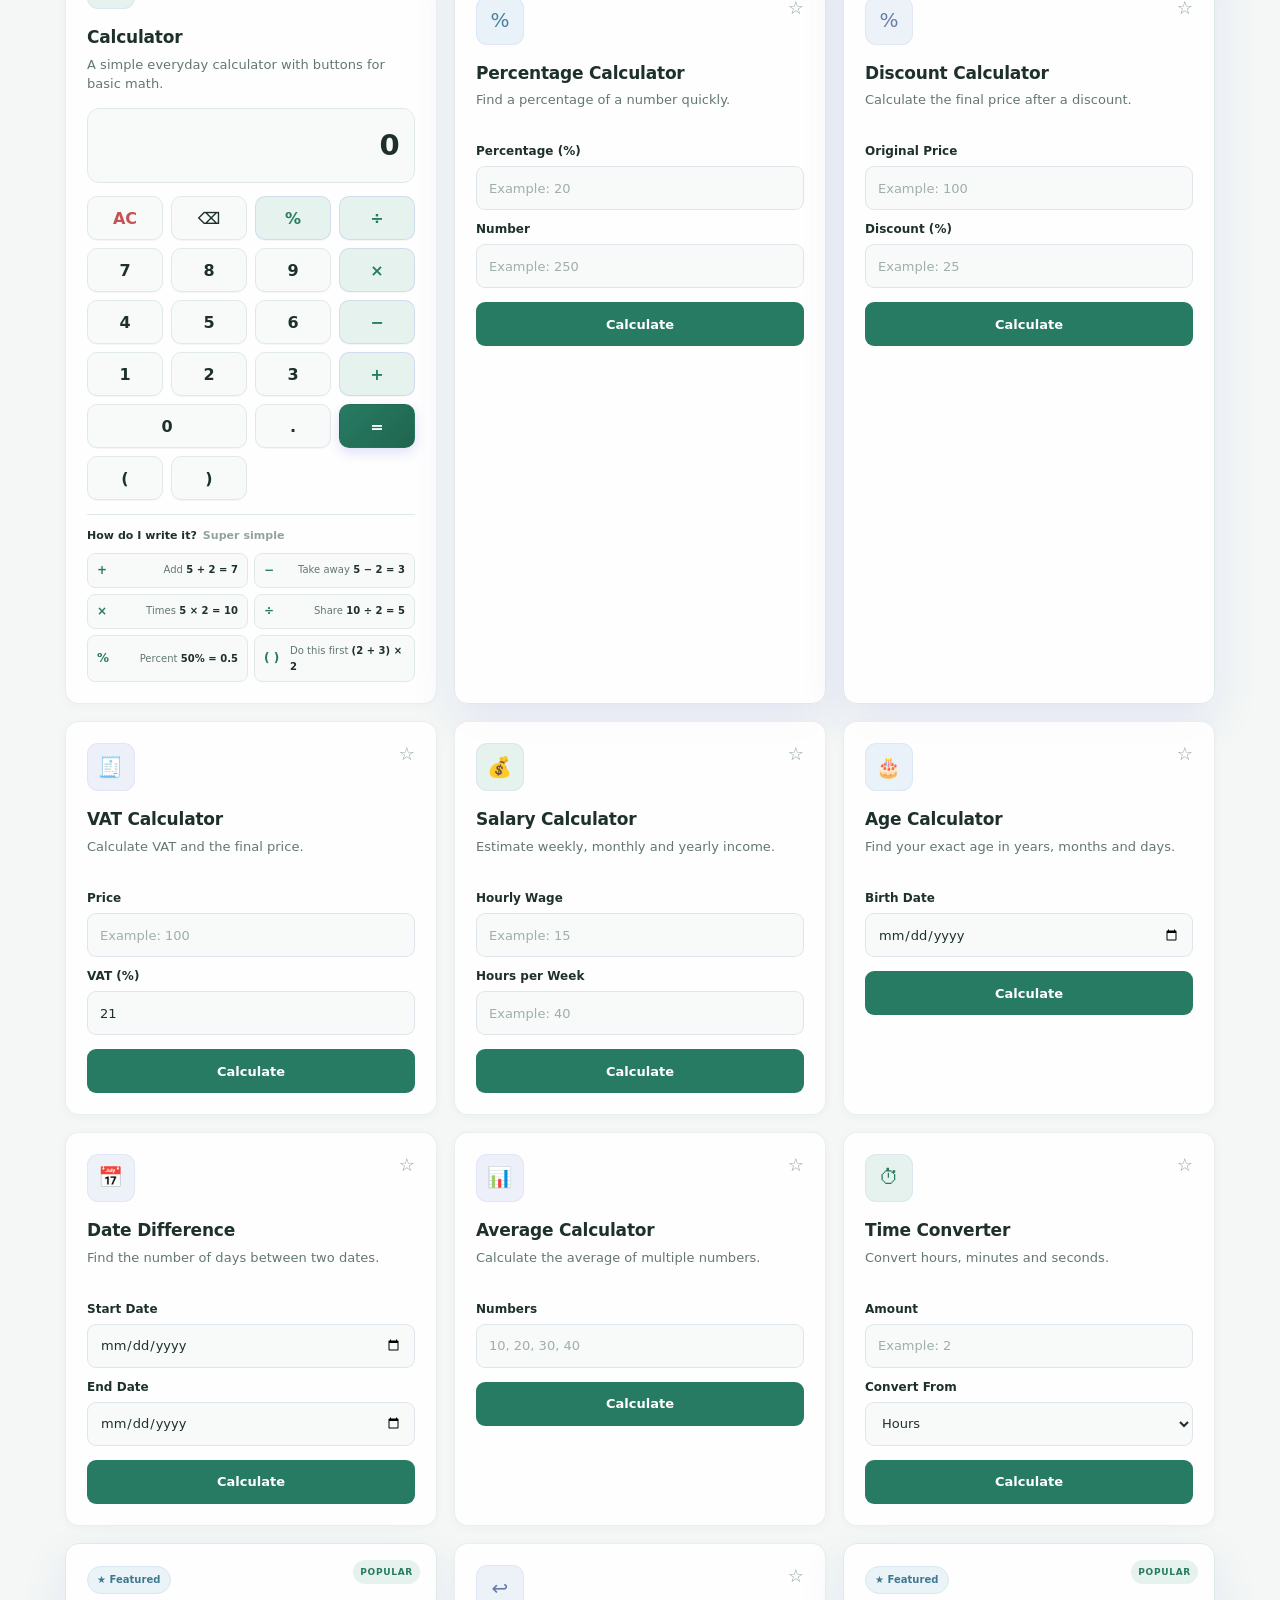
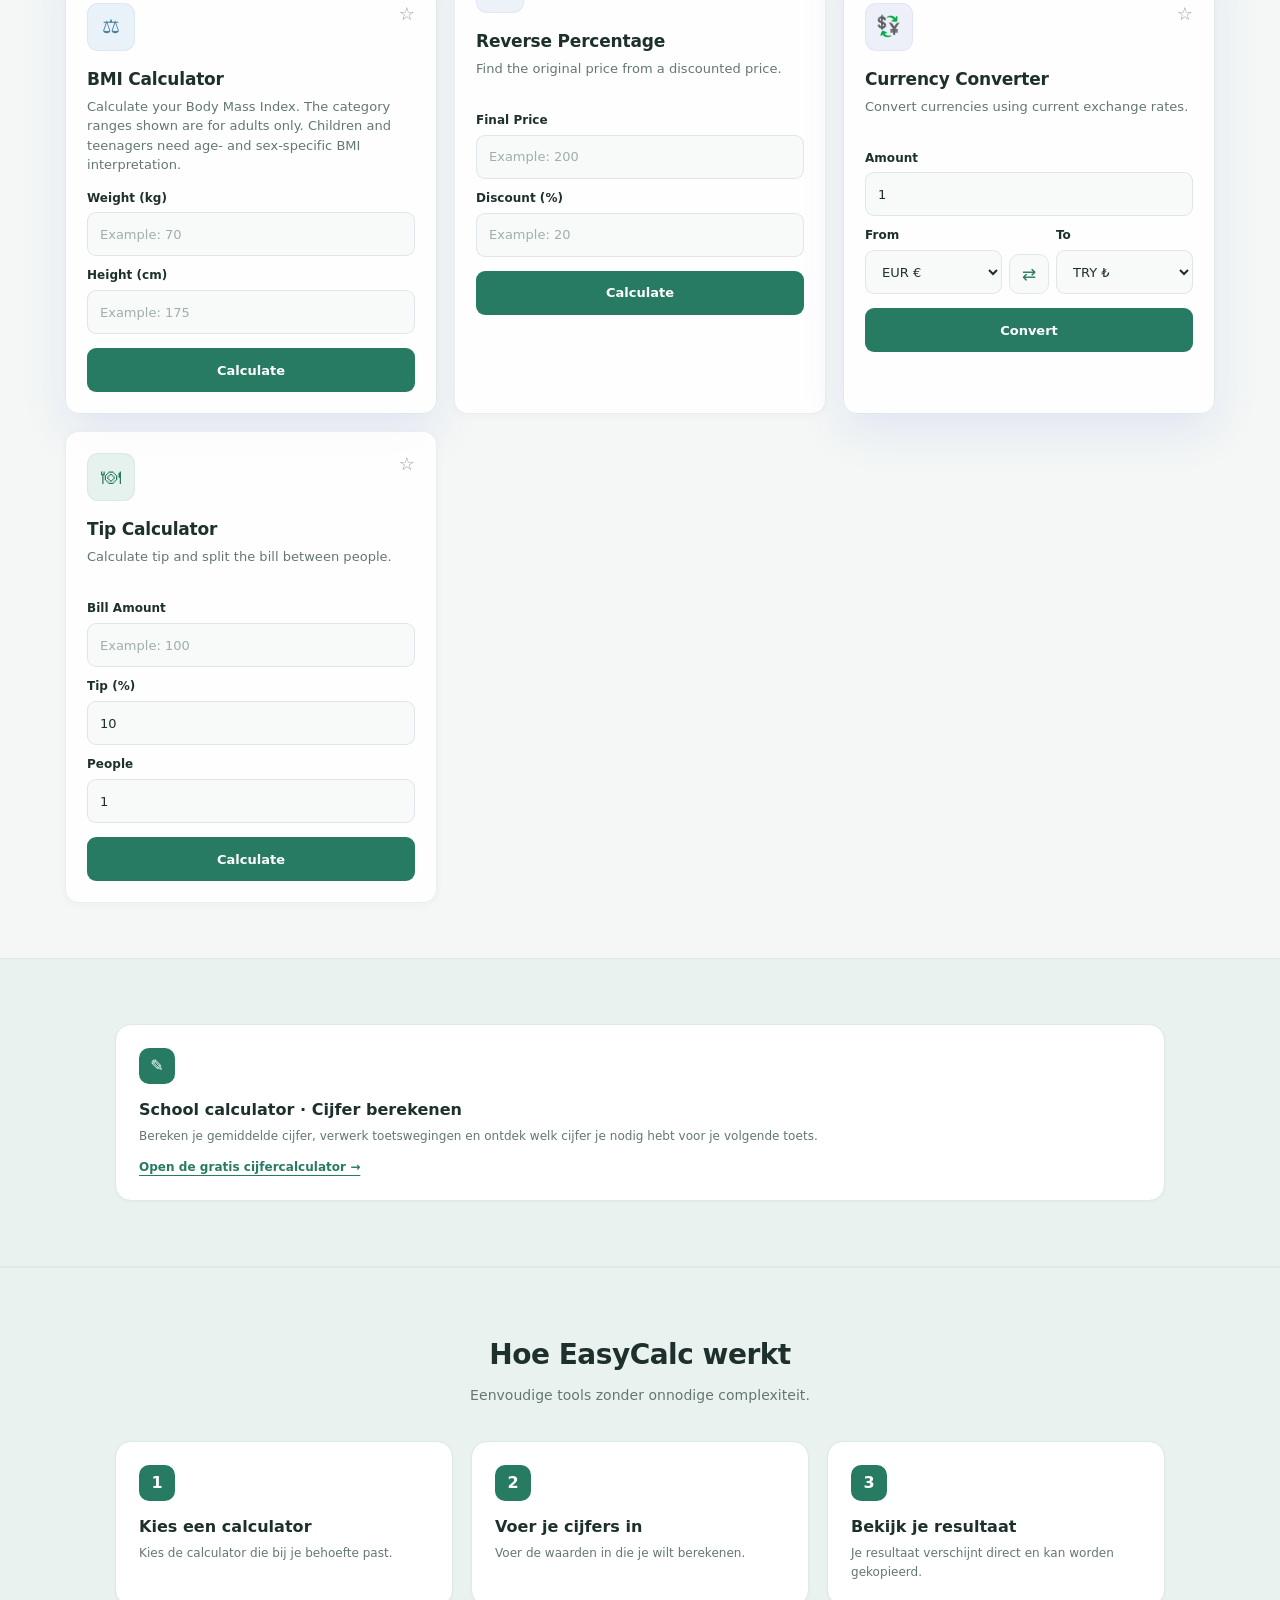
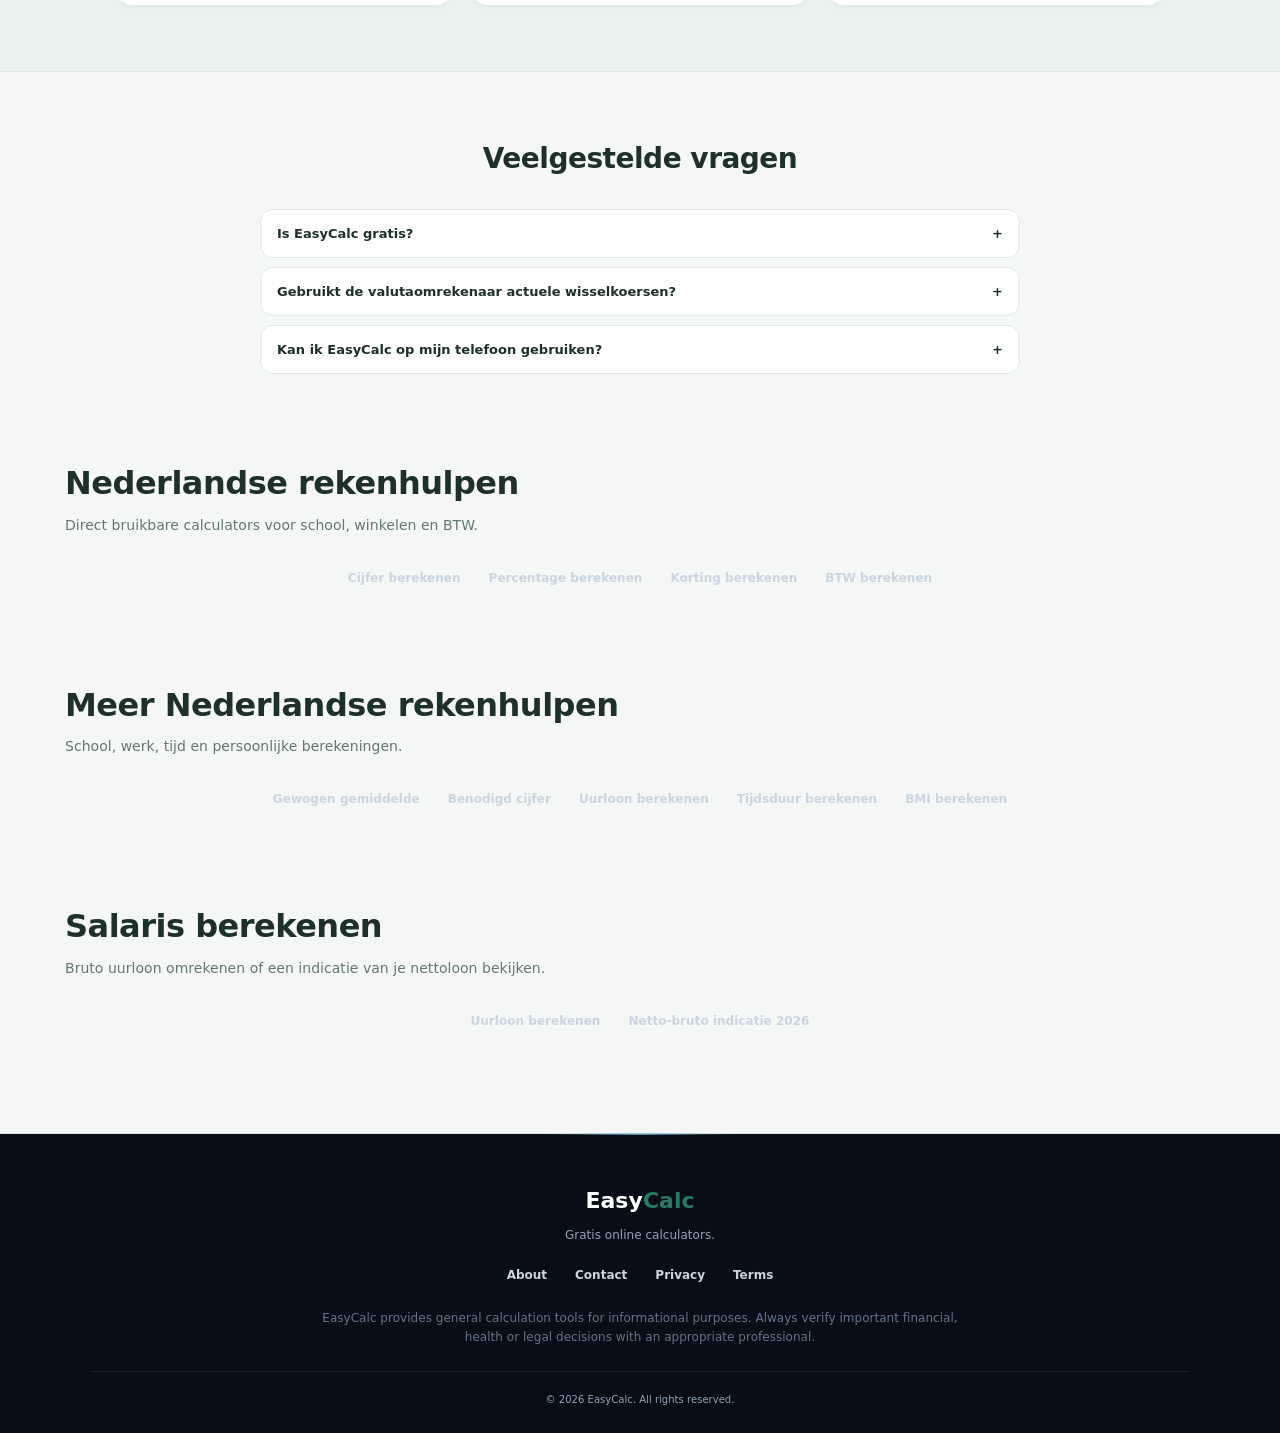
==== commit 26bc561e: "Clarify multilingual privacy information" ====
--- a/index.html
+++ b/index.html
@@ -6645,11 +6645,24 @@
   ru: { title: 'Контакты', html: '<p>Для вопросов, отзывов, сообщений об ошибках и предложений используйте раздел Issues проекта EasyCalc на GitHub.</p><p><a href="https://github.com/JustnewMaestropyjs/Easycalc/issues" target="_blank" rel="noopener noreferrer">Открыть раздел Issues EasyCalc</a></p><h3>Перед отправкой сообщения</h3><p>Укажите название калькулятора, введённые данные, ожидаемый результат и фактическое поведение. Не публикуйте пароли, платёжные данные и другую конфиденциальную информацию.</p>' }
 };
 
+const privacyModalTranslations = {
+  nl: { title: 'Privacy', html: '<p>EasyCalc heeft geen account nodig. Waarden die je in calculators invult, worden normaal gesproken in je browser verwerkt. Je taalkeuze, thema, favorieten en recent gebruikte calculators kunnen lokaal in je browser worden opgeslagen.</p><h3>Valutacalculator</h3><p>De valutacalculator vraagt wisselkoersgegevens op via de externe <a href="https://frankfurter.dev/" target="_blank" rel="noopener noreferrer">Frankfurter API</a>. De gekozen valuta worden meegestuurd om de koers op te vragen.</p><h3>Gevoelige gegevens</h3><p>Vul geen wachtwoorden, betaalgegevens of andere gevoelige persoonsgegevens in.</p>' },
+  en: { title: 'Privacy Policy', html: '<p>EasyCalc does not require an account. Values entered into calculators are normally processed in your browser. Your language, theme, favorites and recently used calculators may be stored locally in your browser.</p><h3>Currency calculator</h3><p>The currency calculator requests exchange-rate data from the external <a href="https://frankfurter.dev/" target="_blank" rel="noopener noreferrer">Frankfurter API</a>. The selected currency pair is included in that request.</p><h3>Sensitive information</h3><p>Do not enter passwords, payment details or other sensitive personal information.</p>' },
+  tr: { title: 'Gizlilik', html: '<p>EasyCalc hesap gerektirmez. Hesap makinelerine girdiğin değerler normalde tarayıcında işlenir. Dil, tema, favoriler ve son kullanılan hesap makineleri tarayıcında yerel olarak saklanabilir.</p><h3>Döviz hesaplayıcı</h3><p>Döviz hesaplayıcı, kur bilgilerini harici <a href="https://frankfurter.dev/" target="_blank" rel="noopener noreferrer">Frankfurter API</a> hizmetinden alır. Seçilen para birimi çifti bu isteğe eklenir.</p><h3>Hassas bilgiler</h3><p>Parola, ödeme bilgisi veya diğer hassas kişisel bilgileri girme.</p>' },
+  de: { title: 'Datenschutz', html: '<p>EasyCalc benötigt kein Benutzerkonto. Eingegebene Werte werden normalerweise in deinem Browser verarbeitet. Sprache, Design, Favoriten und zuletzt verwendete Rechner können lokal im Browser gespeichert werden.</p><h3>Währungsrechner</h3><p>Der Währungsrechner ruft Wechselkursdaten über die externe <a href="https://frankfurter.dev/" target="_blank" rel="noopener noreferrer">Frankfurter API</a> ab. Das ausgewählte Währungspaar wird dabei übermittelt.</p><h3>Sensible Daten</h3><p>Gib keine Passwörter, Zahlungsdaten oder andere vertrauliche personenbezogene Informationen ein.</p>' },
+  es: { title: 'Privacidad', html: '<p>EasyCalc no requiere una cuenta. Los valores introducidos en las calculadoras normalmente se procesan en tu navegador. El idioma, el tema, los favoritos y las calculadoras recientes pueden guardarse localmente en tu navegador.</p><h3>Conversor de divisas</h3><p>El conversor obtiene los tipos de cambio mediante la <a href="https://frankfurter.dev/" target="_blank" rel="noopener noreferrer">API externa Frankfurter</a>. La solicitud incluye el par de divisas seleccionado.</p><h3>Información sensible</h3><p>No introduzcas contraseñas, datos de pago ni otra información personal sensible.</p>' },
+  ru: { title: 'Конфиденциальность', html: '<p>EasyCalc не требует регистрации. Введённые значения обычно обрабатываются в браузере. Язык, тема, избранное и недавно использованные калькуляторы могут сохраняться локально в браузере.</p><h3>Конвертер валют</h3><p>Конвертер получает курсы через внешний сервис <a href="https://frankfurter.dev/" target="_blank" rel="noopener noreferrer">Frankfurter API</a>. В запрос передаётся выбранная пара валют.</p><h3>Конфиденциальные данные</h3><p>Не вводите пароли, платёжные данные и другую конфиденциальную личную информацию.</p>' }
+};
+
 function openSiteModal(type) {
   const data=siteModalData[type];
   if(!data) return;
   const language=document.getElementById('language')?.value || 'nl';
-  const modalData=type === 'contact' ? (contactModalTranslations[language] || contactModalTranslations.en) : data;
+  const modalData = type === 'contact'
+    ? (contactModalTranslations[language] || contactModalTranslations.en)
+    : type === 'privacy'
+      ? (privacyModalTranslations[language] || privacyModalTranslations.en)
+      : data;
   document.getElementById('siteModalTitle').textContent=modalData.title;
   document.getElementById('siteModalContent').innerHTML=modalData.html;
   document.getElementById('siteModal').classList.add('open');
